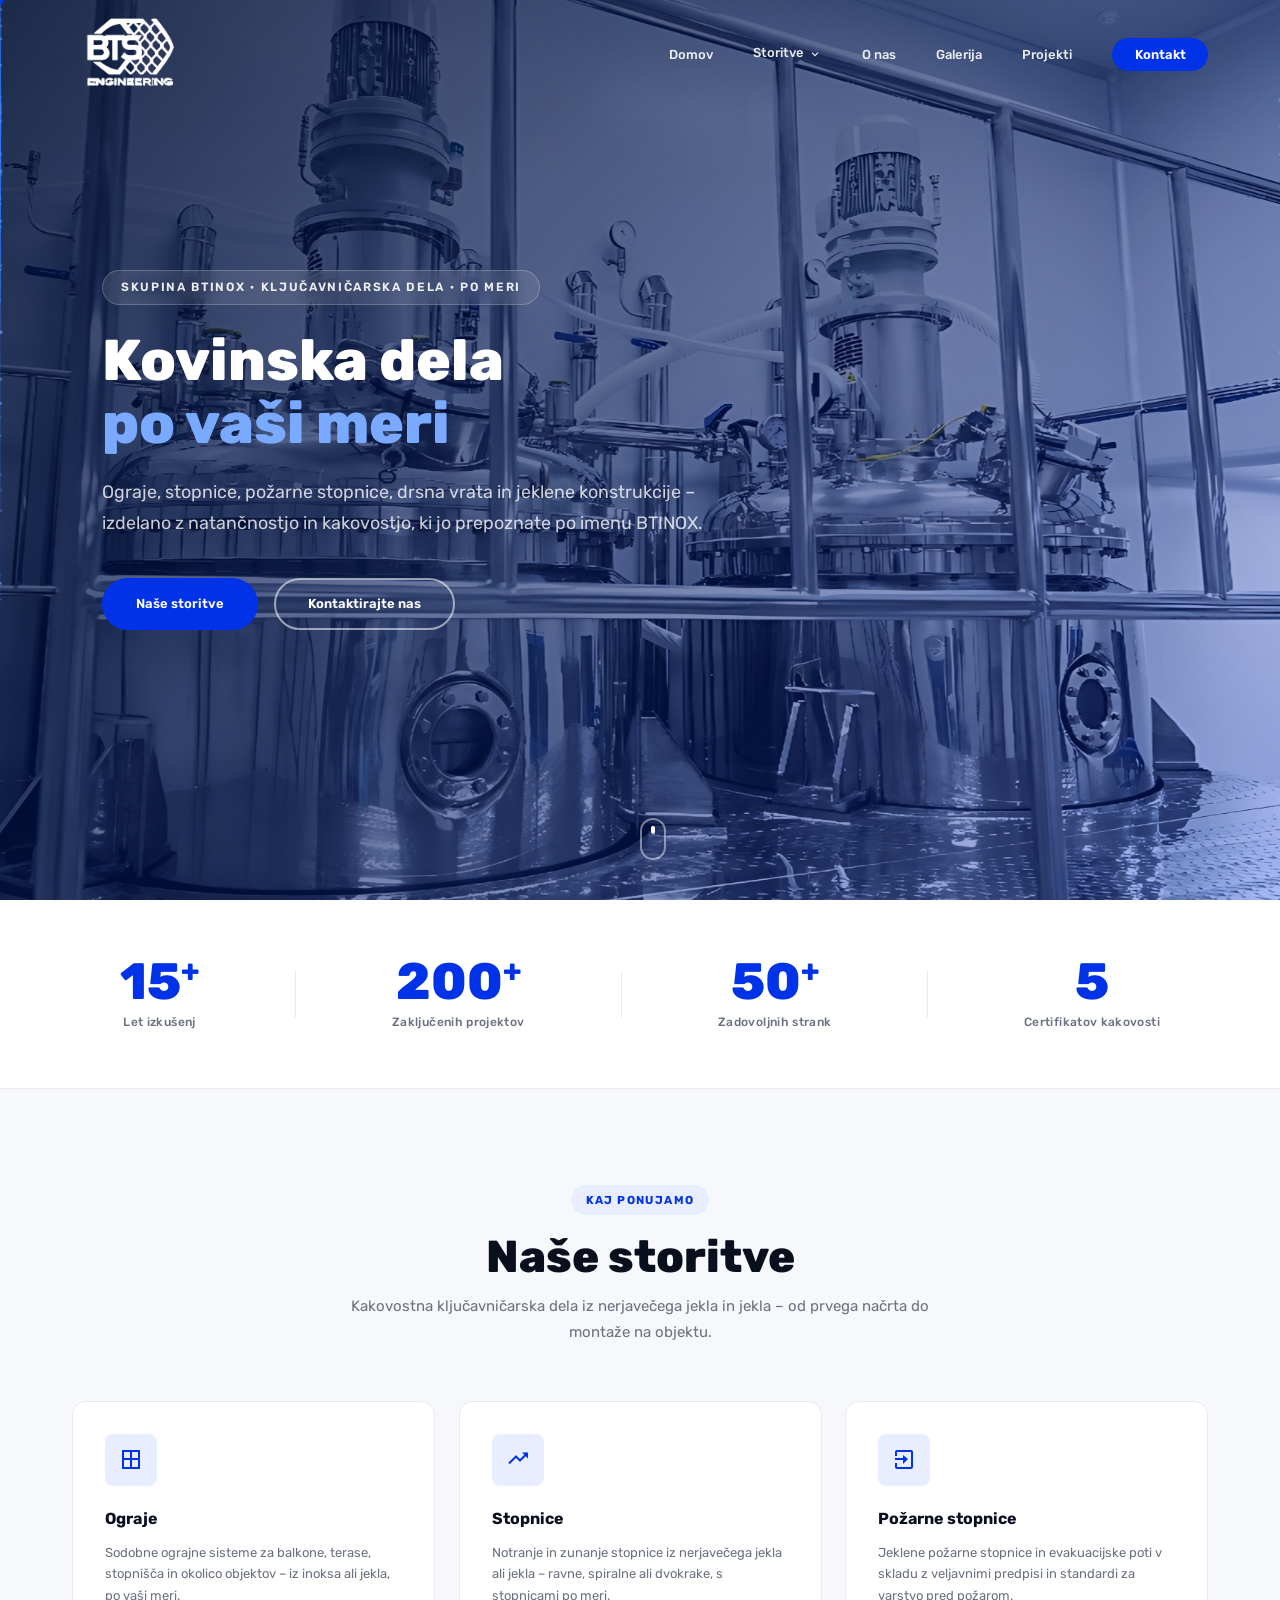
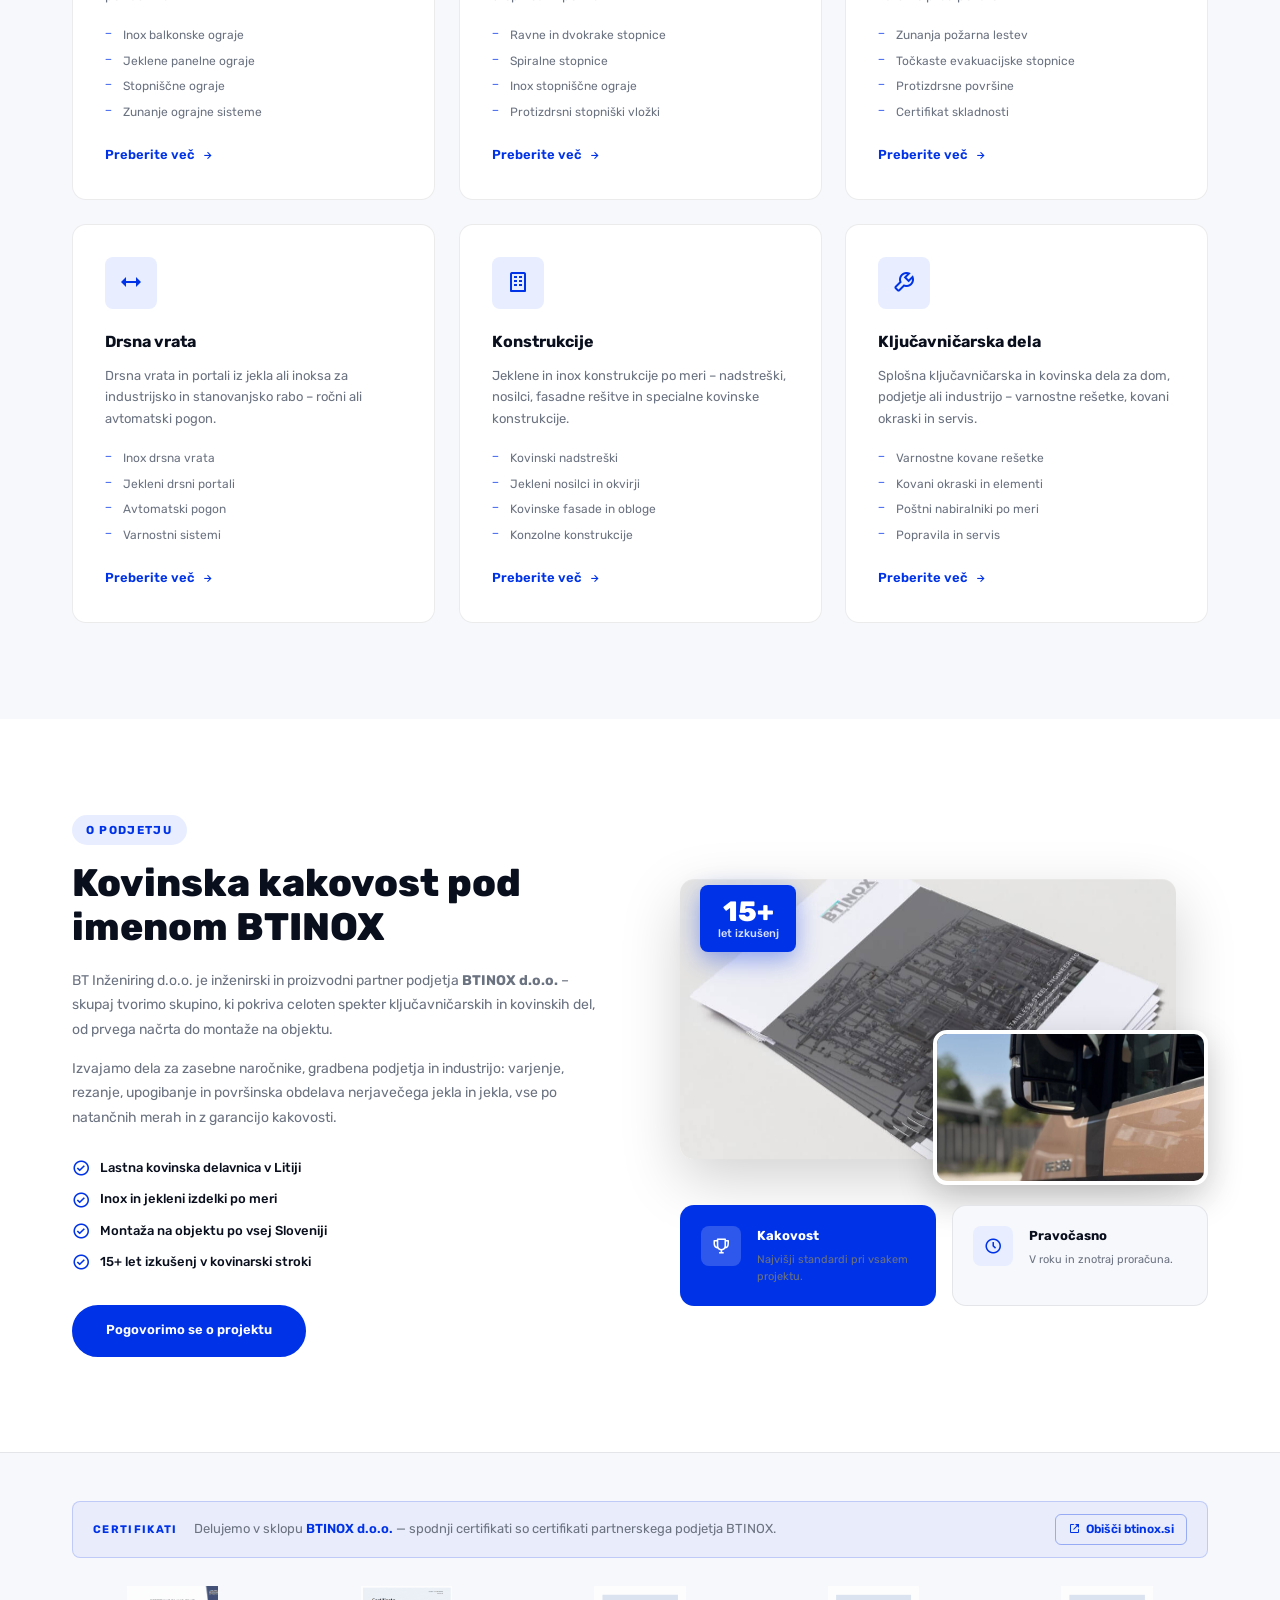
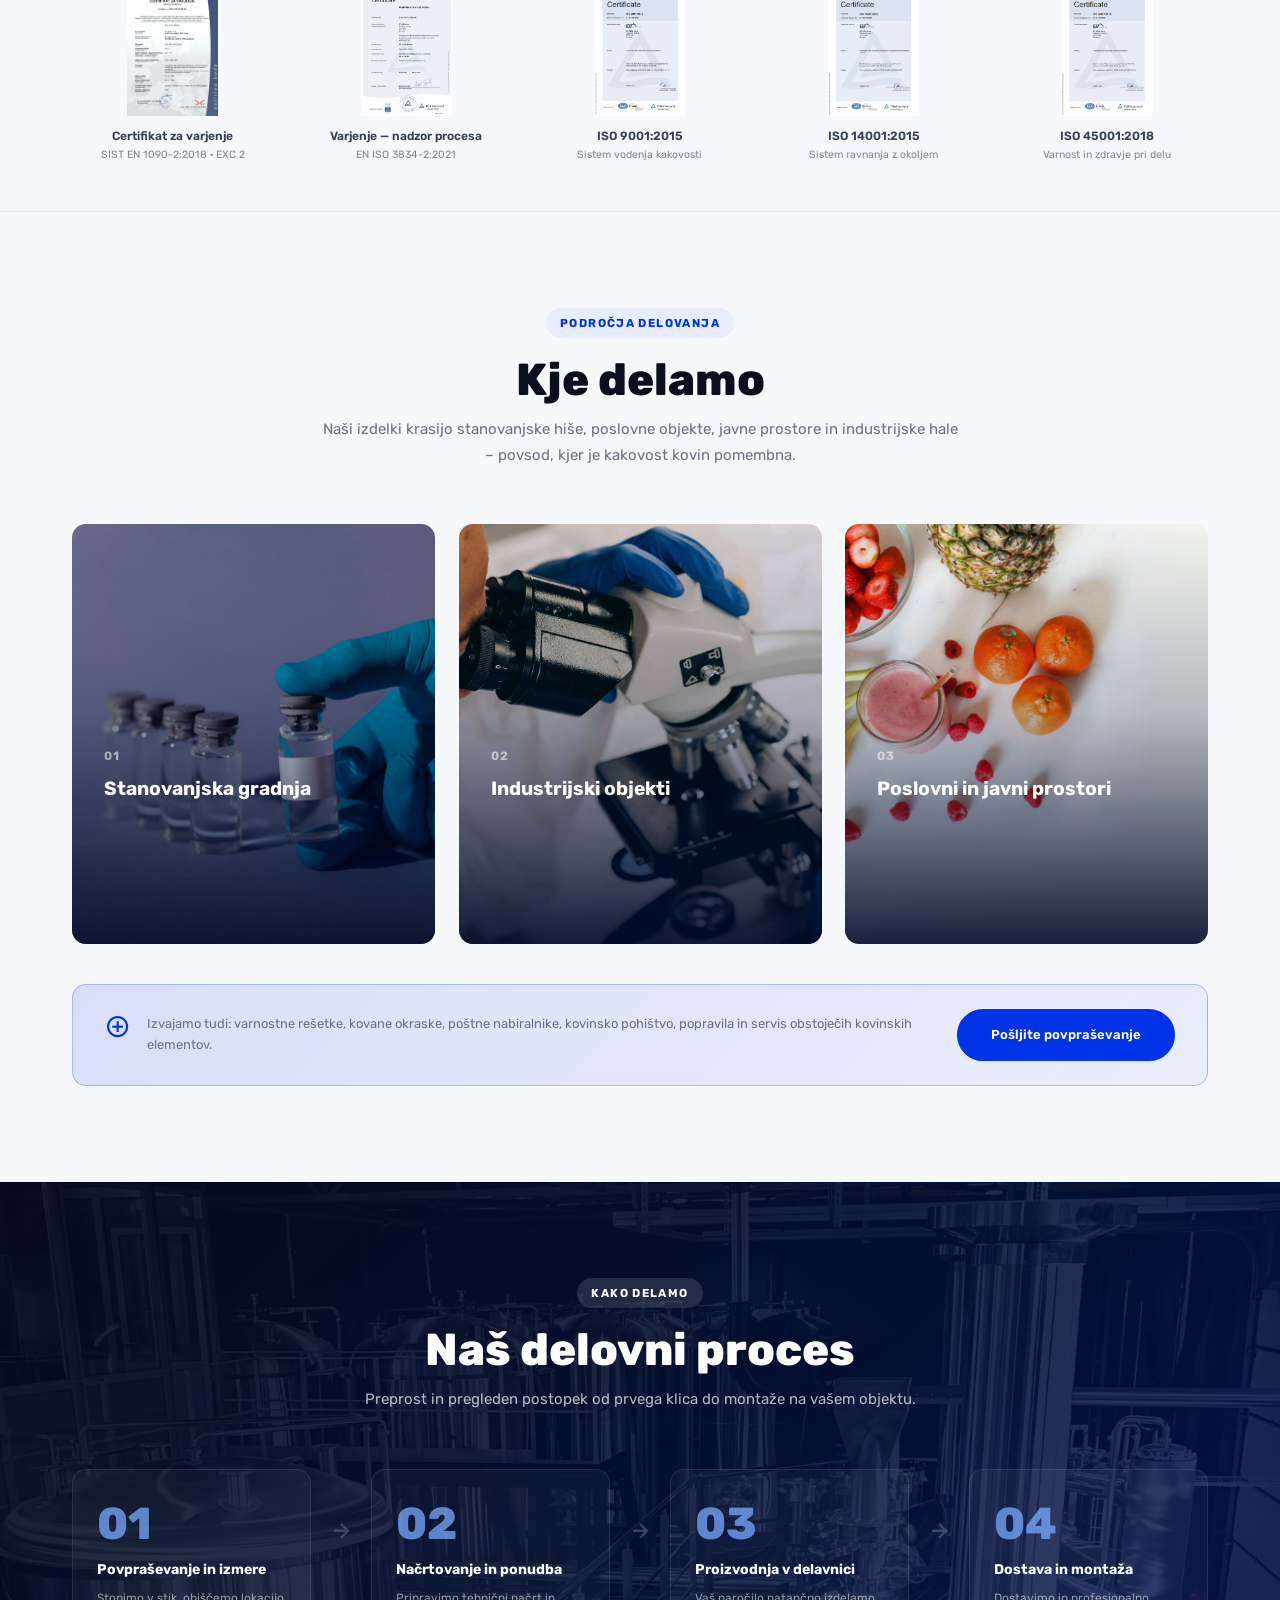
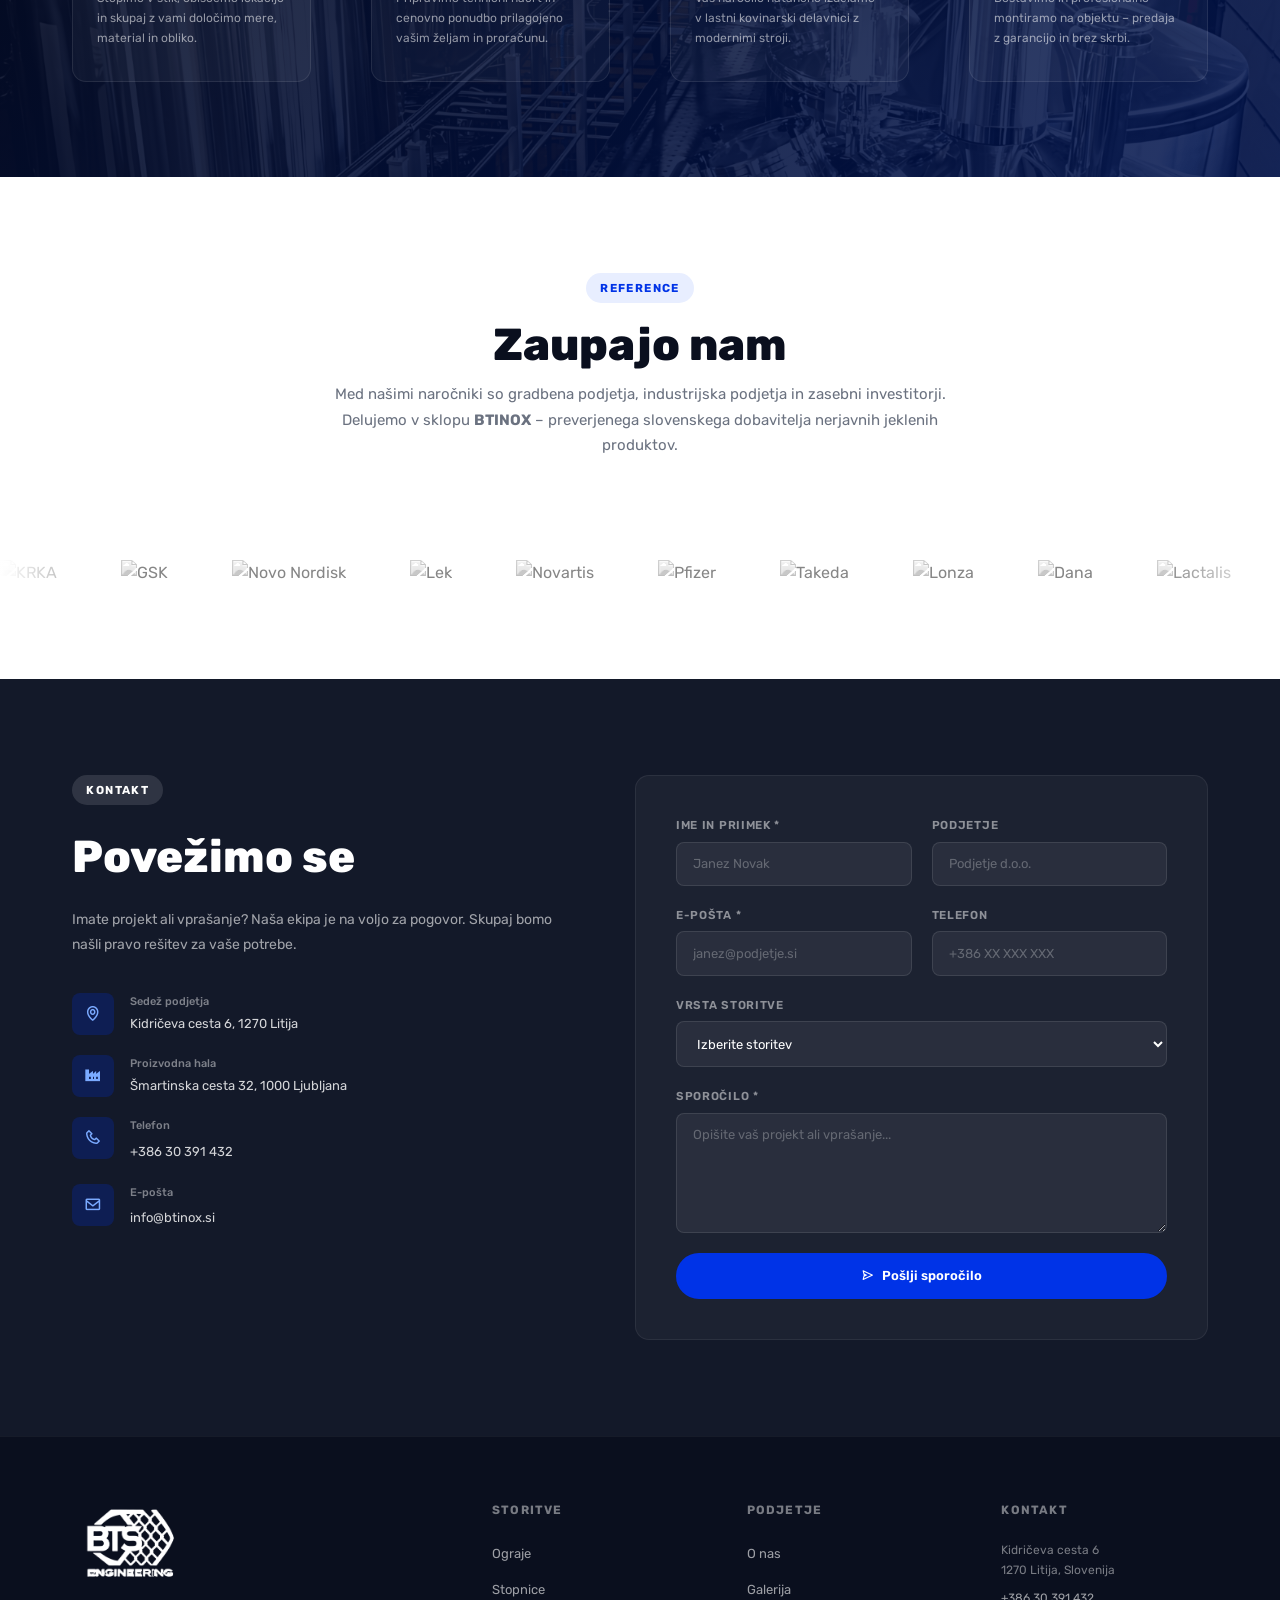
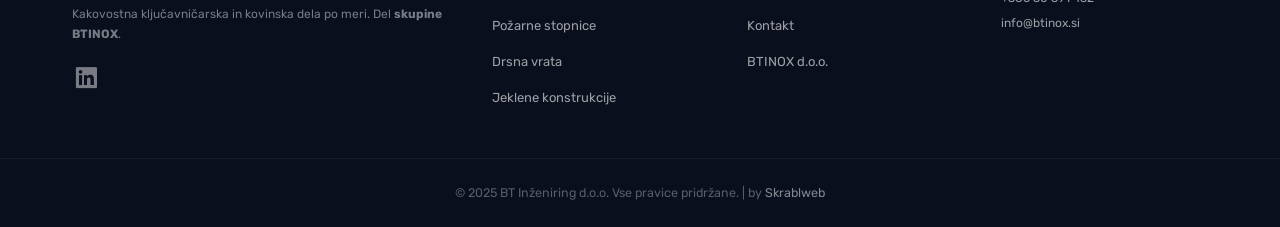
==== index.html @ 4406b1f9 "Add subpages, projekti blog, refactor to css/js folders, rename to index.html - Added 9 subpages: se" ====
﻿<!DOCTYPE html>
<html lang="sl">
<head>
    <meta charset="UTF-8">
    <meta name="viewport" content="width=device-width, initial-scale=1.0">
    <title>BT Inženiring | Ključavničarska dela – ograje, stopnice, drsna vrata | Skupina BTINOX</title>
    <meta name="description" content="BT Inženiring d.o.o. je del skupine BTINOX in izvaja kakovostna ključavničarska dela po meri – ograje, stopnice, požarne stopnice, drsna vrata in jeklene konstrukcije.">
    <meta name="keywords" content="btinox, bt inženiring, ključavničarska dela, ograje, stopnice, požarne stopnice, drsna vrata, jeklene konstrukcije, kovinarstvo, inox, nerjavno jeklo, Litija, Slovenija">
    <meta name="author" content="Rok Škrabl">
    <script type="application/ld+json">
    {
      "@context": "https://schema.org",
      "@type": "LocalBusiness",
      "name": "BT Inženiring d.o.o.",
      "alternateName": "BT Inženiring BTINOX",
      "parentOrganization": {
        "@type": "Organization",
        "name": "BTINOX d.o.o.",
        "url": "https://btinox.si"
      },
      "description": "Ključavničarska dela po meri – ograje, stopnice, požarne stopnice, drsna vrata, jeklene konstrukcije. Del skupine BTINOX.",
      "address": {
        "@type": "PostalAddress",
        "streetAddress": "Kidričeva cesta 6",
        "addressLocality": "Litija",
        "postalCode": "1270",
        "addressCountry": "SI"
      },
      "telephone": "+38630391432",
      "email": "info@btinox.si",
      "sameAs": ["https://btinox.si"]
    }
    </script>
    <link rel="preconnect" href="https://fonts.googleapis.com">
    <link rel="preconnect" href="https://fonts.gstatic.com" crossorigin>
    <link href="https://fonts.googleapis.com/css2?family=Rubik:wght@300;400;500;600;700;800&family=Inter:wght@300;400;500;600&display=swap" rel="stylesheet">
    <link rel="stylesheet" href="https://unpkg.com/boxicons@2.1.4/css/boxicons.min.css">
    <link rel="stylesheet" href="css/base.css">
    <link rel="stylesheet" href="css/nav.css">
    <link rel="stylesheet" href="css/hero.css">
    <link rel="stylesheet" href="css/sections.css">
    <link rel="stylesheet" href="css/animations.css">
    <link rel="stylesheet" href="css/responsive.css">
    <link rel="stylesheet" href="css/subpages.css">
    <link rel="stylesheet" href="css/projekti.css">
</head>
<body>

    <!-- Navigation -->
    <nav class="nav" id="nav">
        <div class="nav__container">
            <a href="#home" class="nav__logo">
                <img src="index/bts_logo.png" alt="BT Inženiring">
            </a>
            <ul class="nav__links" id="navLinks">
                <li><a href="#home" class="nav__link">Domov</a></li>
                <li class="has-dropdown">
                    <a href="#storitve" class="nav__link">Storitve <i class='bx bx-chevron-down'></i></a>
                    <ul class="nav__submenu">
                        <li><a href="ograje.html">Ograje</a></li>
                        <li><a href="stopnice.html">Stopnice</a></li>
                        <li><a href="pozarne-stopnice.html">Požarne stopnice</a></li>
                        <li><a href="drsna-vrata.html">Drsna vrata</a></li>
                        <li><a href="konstrukcije.html">Jeklene konstrukcije</a></li>
                        <li><a href="kljucavnicarska-dela.html">Ključavničarska dela</a></li>
                    </ul>
                </li>
                <li><a href="o-nas.html" class="nav__link">O nas</a></li>
                <li><a href="galerija.html" class="nav__link">Galerija</a></li>
                <li><a href="projekti.html" class="nav__link">Projekti</a></li>
                <li><a href="kontakt.html" class="nav__link nav__link--cta">Kontakt</a></li>
            </ul>
            <button class="hamburger" id="hamburger" aria-label="Meni">
                <span></span><span></span><span></span>
            </button>
        </div>
    </nav>

    <!-- Mobile Menu -->
    <div class="mobile-menu" id="mobileMenu">
        <ul>
            <li><a href="#home" class="mob-link">Domov</a></li>
            <li><a href="#storitve" class="mob-link">Storitve</a></li>
            <li><a href="#o-nas" class="mob-link">O nas</a></li>
            <li><a href="#industrije" class="mob-link">Področja</a></li>
            <li><a href="#kontakt" class="mob-link">Kontakt</a></li>
        </ul>
    </div>
    <div class="mob-overlay" id="mobOverlay"></div>

    <!-- Hero -->
    <section class="hero" id="home">
        <div class="hero__bg" style="background-image: url('index/slika_za_naslov.png')"></div>
        <div class="hero__overlay"></div>
        <div class="hero__container">
            <div class="hero__content">
                <div class="hero__badge">Skupina BTINOX · Ključavničarska dela · Po meri</div>
                <h1 class="hero__title">
                    <span class="nowrap">Kovinska dela</span><br>
                    <span class="hero__accent">po vaši meri</span>
                </h1>
                <p class="hero__sub">
                    Ograje, stopnice, požarne stopnice, drsna vrata in jeklene konstrukcije –
                    izdelano z natančnostjo in kakovostjo, ki jo prepoznate po imenu BTINOX.
                </p>
                <div class="hero__btns">
                    <a href="#storitve" class="btn btn-primary">Naše storitve</a>
                    <a href="#kontakt" class="btn btn-ghost">Kontaktirajte nas</a>
                </div>
            </div>
            <div class="hero__3d" id="heroCanvas3d"></div>
        </div>
        <div class="hero__scroll-hint">
            <div class="scroll-dot"></div>
        </div>
    </section>

    <!-- Stats -->
    <section class="stats">
        <div class="stats__inner">
            <div class="stat reveal">
                <span class="stat__num">15<span class="stat__plus">+</span></span>
                <span class="stat__lbl">Let izkušenj</span>
            </div>
            <div class="stat-divider"></div>
            <div class="stat reveal">
                <span class="stat__num">200<span class="stat__plus">+</span></span>
                <span class="stat__lbl">Zaključenih projektov</span>
            </div>
            <div class="stat-divider"></div>
            <div class="stat reveal">
                <span class="stat__num">50<span class="stat__plus">+</span></span>
                <span class="stat__lbl">Zadovoljnih strank</span>
            </div>
            <div class="stat-divider"></div>
            <div class="stat reveal">
                <span class="stat__num">5</span>
                <span class="stat__lbl">Certifikatov kakovosti</span>
            </div>
        </div>
    </section>

    <!-- Services -->
    <section class="storitve" id="storitve">
        <div class="container">
            <div class="section-head reveal">
                <span class="section-tag">Kaj ponujamo</span>
                <h2>Naše storitve</h2>
                <p>Kakovostna ključavničarska dela iz nerjavečega jekla in jekla – od prvega načrta do montaže na objektu.</p>
            </div>
            <div class="services-grid">
                <div class="svc-card reveal">
                    <div class="svc-card__icon"><i class='bx bx-border-all'></i></div>
                    <h3>Ograje</h3>
                    <p>Sodobne ograjne sisteme za balkone, terase, stopnišča in okolico objektov – iz inoksa ali jekla, po vaši meri.</p>
                    <ul class="svc-list">
                        <li>Inox balkonske ograje</li>
                        <li>Jeklene panelne ograje</li>
                        <li>Stopniščne ograje</li>
                        <li>Zunanje ograjne sisteme</li>
                    </ul>
                    <div class="svc-card__line"></div>
                    <a href="ograje.html" class="svc-card__more">Preberite več <i class='bx bx-right-arrow-alt'></i></a>
                </div>
                <div class="svc-card reveal">
                    <div class="svc-card__icon"><i class='bx bx-trending-up'></i></div>
                    <h3>Stopnice</h3>
                    <p>Notranje in zunanje stopnice iz nerjavečega jekla ali jekla – ravne, spiralne ali dvokrake, s stopnicami po meri.</p>
                    <ul class="svc-list">
                        <li>Ravne in dvokrake stopnice</li>
                        <li>Spiralne stopnice</li>
                        <li>Inox stopniščne ograje</li>
                        <li>Protizdrsni stopniški vložki</li>
                    </ul>
                    <div class="svc-card__line"></div>
                    <a href="stopnice.html" class="svc-card__more">Preberite več <i class='bx bx-right-arrow-alt'></i></a>
                </div>
                <div class="svc-card reveal">
                    <div class="svc-card__icon"><i class='bx bx-exit'></i></div>
                    <h3>Požarne stopnice</h3>
                    <p>Jeklene požarne stopnice in evakuacijske poti v skladu z veljavnimi predpisi in standardi za varstvo pred požarom.</p>
                    <ul class="svc-list">
                        <li>Zunanja požarna lestev</li>
                        <li>Točkaste evakuacijske stopnice</li>
                        <li>Protizdrsne površine</li>
                        <li>Certifikat skladnosti</li>
                    </ul>
                    <div class="svc-card__line"></div>
                    <a href="pozarne-stopnice.html" class="svc-card__more">Preberite več <i class='bx bx-right-arrow-alt'></i></a>
                </div>
                <div class="svc-card reveal">
                    <div class="svc-card__icon"><i class='bx bx-move-horizontal'></i></div>
                    <h3>Drsna vrata</h3>
                    <p>Drsna vrata in portali iz jekla ali inoksa za industrijsko in stanovanjsko rabo – ročni ali avtomatski pogon.</p>
                    <ul class="svc-list">
                        <li>Inox drsna vrata</li>
                        <li>Jekleni drsni portali</li>
                        <li>Avtomatski pogon</li>
                        <li>Varnostni sistemi</li>
                    </ul>
                    <div class="svc-card__line"></div>
                    <a href="drsna-vrata.html" class="svc-card__more">Preberite več <i class='bx bx-right-arrow-alt'></i></a>
                </div>
                <div class="svc-card reveal">
                    <div class="svc-card__icon"><i class='bx bx-building'></i></div>
                    <h3>Konstrukcije</h3>
                    <p>Jeklene in inox konstrukcije po meri – nadstreški, nosilci, fasadne rešitve in specialne kovinske konstrukcije.</p>
                    <ul class="svc-list">
                        <li>Kovinski nadstreški</li>
                        <li>Jekleni nosilci in okvirji</li>
                        <li>Kovinske fasade in obloge</li>
                        <li>Konzolne konstrukcije</li>
                    </ul>
                    <div class="svc-card__line"></div>
                    <a href="konstrukcije.html" class="svc-card__more">Preberite več <i class='bx bx-right-arrow-alt'></i></a>
                </div>
                <div class="svc-card reveal">
                    <div class="svc-card__icon">
                        <i class='bx bx-wrench'></i>
                    </div>
                    <h3>Ključavničarska dela</h3>
                    <p>Splošna ključavničarska in kovinska dela za dom, podjetje ali industrijo – varnostne rešetke, kovani okraski in servis.</p>
                    <ul class="svc-list">
                        <li>Varnostne kovane rešetke</li>
                        <li>Kovani okraski in elementi</li>
                        <li>Poštni nabiralniki po meri</li>
                        <li>Popravila in servis</li>
                    </ul>
                    <div class="svc-card__line"></div>
                    <a href="kljucavnicarska-dela.html" class="svc-card__more">Preberite več <i class='bx bx-right-arrow-alt'></i></a>
                </div>
            </div>
        </div>
    </section>

    <!-- About -->
    <section class="o-nas" id="o-nas">
        <div class="container">
            <div class="about-grid">
                <div class="about-text reveal">
                    <span class="section-tag">O podjetju</span>
                    <h2>Kovinska kakovost pod imenom BTINOX</h2>
                    <p>BT Inženiring d.o.o. je inženirski in proizvodni partner podjetja <strong>BTINOX d.o.o.</strong> – skupaj tvorimo skupino, ki pokriva celoten spekter ključavničarskih in kovinskih del, od prvega načrta do montaže na objektu.</p>
                    <p>Izvajamo dela za zasebne naročnike, gradbena podjetja in industrijo: varjenje, rezanje, upogibanje in površinska obdelava nerjavečega jekla in jekla, vse po natančnih merah in z garancijo kakovosti.</p>
                    <div class="about-features">
                        <div class="feat"><i class='bx bx-check-circle'></i><span>Lastna kovinska delavnica v Litiji</span></div>
                        <div class="feat"><i class='bx bx-check-circle'></i><span>Inox in jekleni izdelki po meri</span></div>
                        <div class="feat"><i class='bx bx-check-circle'></i><span>Montaža na objektu po vsej Sloveniji</span></div>
                        <div class="feat"><i class='bx bx-check-circle'></i><span>15+ let izkušenj v kovinarski stroki</span></div>
                    </div>
                    <a href="#kontakt" class="btn btn-primary">Pogovorimo se o projektu</a>
                </div>
                <div class="about-visual reveal">
                    <div class="about-photo-wrap">
                        <img src="index/storitve_o_nas.jpg" alt="BT Inženiring v akciji" class="about-photo">
                        <img src="index/o_nas_btinox.jpeg" alt="BT Inženiring ekipa" class="about-photo-secondary">
                        <div class="about-photo-badge">
                            <span class="apb-num">15+</span>
                            <span class="apb-txt">let izkušenj</span>
                        </div>
                    </div>
                    <div class="about-mini-cards">
                        <div class="acard acard--top">
                            <div class="acard__icon"><i class='bx bx-trophy'></i></div>
                            <div><h4>Kakovost</h4><p>Najvišji standardi pri vsakem projektu.</p></div>
                        </div>
                        <div class="acard acard--mid">
                            <div class="acard__icon"><i class='bx bx-time-five'></i></div>
                            <div><h4>Pravočasno</h4><p>V roku in znotraj proračuna.</p></div>
                        </div>
                    </div>
                </div>
            </div>
        </div>
    </section>

    <!-- Certificates -->
    <section class="certifikati">
        <div class="container">
            <div class="cert-label reveal">
                <span class="cert-label__tag">Certifikati</span>
                <p class="cert-label__text">
                    Delujemo v sklopu
                    <a href="https://btinox.si" target="_blank" rel="noopener" class="cert-label__link">BTINOX d.o.o.</a>
                    — spodnji certifikati so certifikati partnerskega podjetja BTINOX.
                </p>
                <a href="https://btinox.si" target="_blank" rel="noopener" class="cert-label__btn">
                    <i class='bx bx-link-external'></i> Obišči btinox.si
                </a>
            </div>
            <div class="cert-row">
                <div class="cert-item reveal">
                    <img src="index/cert1.png" alt="Certifikat za varjenje SIST EN 1090-2">
                    <span class="cert-name">Certifikat za varjenje<small>SIST EN 1090-2:2018 · EXC 2</small></span>
                </div>
                <div class="cert-item reveal">
                    <img src="index/cert2.png" alt="Inspection of welding process EN ISO 3834-2">
                    <span class="cert-name">Varjenje — nadzor procesa<small>EN ISO 3834-2:2021</small></span>
                </div>
                <div class="cert-item reveal">
                    <img src="index/cert3.png" alt="ISO 9001:2015">
                    <span class="cert-name">ISO 9001:2015<small>Sistem vodenja kakovosti</small></span>
                </div>
                <div class="cert-item reveal">
                    <img src="index/cert4.png" alt="ISO 14001:2015">
                    <span class="cert-name">ISO 14001:2015<small>Sistem ravnanja z okoljem</small></span>
                </div>
                <div class="cert-item reveal">
                    <img src="index/cert5.png" alt="ISO 45001:2018">
                    <span class="cert-name">ISO 45001:2018<small>Varnost in zdravje pri delu</small></span>
                </div>
            </div>
        </div>
    </section>

    <!-- Industries -->
    <section class="industrije" id="industrije">
        <div class="container">
            <div class="section-head reveal">
                <span class="section-tag">Področja delovanja</span>
                <h2>Kje delamo</h2>
                <p>Naši izdelki krasijo stanovanjske hiše, poslovne objekte, javne prostore in industrijske hale – povsod, kjer je kakovost kovin pomembna.</p>
            </div>
            <div class="ind-grid">
                <div class="ind-card reveal">
                    <div class="ind-card__bg" style="background-image: url('index/farmacija.jpg')"></div>
                    <div class="ind-card__body">
                        <div class="ind-card__num">01</div>
                        <h3>Stanovanjska gradnja</h3>
                        <p>Balkonske in stopniščne ograje, notranje in zunanje stopnice, drsna vrata ter kovane okrasne elemente za hiše in stanovanja.</p>
                        <a href="#kontakt" class="ind-link">Povpraševanje <i class='bx bx-right-arrow-alt'></i></a>
                    </div>
                </div>
                <div class="ind-card reveal">
                    <div class="ind-card__bg" style="background-image: url('index/biofarmacija.jpg')"></div>
                    <div class="ind-card__body">
                        <div class="ind-card__num">02</div>
                        <h3>Industrijski objekti</h3>
                        <p>Jeklene požarne stopnice, industrijska drsna vrata, delovne ploščadi, ograjni sistemi in specialne kovinske konstrukcije za tovarne in skladišča.</p>
                        <a href="#kontakt" class="ind-link">Povpraševanje <i class='bx bx-right-arrow-alt'></i></a>
                    </div>
                </div>
                <div class="ind-card reveal">
                    <div class="ind-card__bg" style="background-image: url('index/prehrambena_industrija.jpg')"></div>
                    <div class="ind-card__body">
                        <div class="ind-card__num">03</div>
                        <h3>Poslovni in javni prostori</h3>
                        <p>Reprezentativne ograje, stopnišča, nadstreški in vhodne rešitve za poslovne stavbe, hotele, šole in javno infrastrukturo.</p>
                        <a href="#kontakt" class="ind-link">Povpraševanje <i class='bx bx-right-arrow-alt'></i></a>
                    </div>
                </div>
            </div>
            <!-- Extra services callout -->
            <div class="ind-extra reveal">
                <div class="ind-extra__text">
                    <i class='bx bx-plus-circle'></i>
                    <span>Izvajamo tudi: varnostne rešetke, kovane okraske, poštne nabiralnike, kovinsko pohištvo, popravila in servis obstoječih kovinskih elementov.</span>
                </div>
                <a href="#kontakt" class="btn btn-primary">Pošljite povpraševanje</a>
            </div>
        </div>
    </section>

    <!-- Process Steps -->
    <section class="proces" style="background-image: url('index/gospodarske_panoge.png')">
        <div class="container">
            <div class="section-head section-head--light reveal">
                <span class="section-tag section-tag--light">Kako delamo</span>
                <h2 class="light">Naš delovni proces</h2>
                <p class="light">Preprost in pregleden postopek od prvega klica do montaže na vašem objektu.</p>
            </div>
            <div class="steps reveal">
                <div class="step">
                    <div class="step__num">01</div>
                    <h3>Povpraševanje in izmere</h3>
                    <p>Stopimo v stik, obiščemo lokacijo in skupaj z vami določimo mere, material in obliko.</p>
                </div>
                <div class="step-arrow"><i class='bx bx-right-arrow-alt'></i></div>
                <div class="step">
                    <div class="step__num">02</div>
                    <h3>Načrtovanje in ponudba</h3>
                    <p>Pripravimo tehnični načrt in cenovno ponudbo prilagojeno vašim željam in proračunu.</p>
                </div>
                <div class="step-arrow"><i class='bx bx-right-arrow-alt'></i></div>
                <div class="step">
                    <div class="step__num">03</div>
                    <h3>Proizvodnja v delavnici</h3>
                    <p>Vaš naročilo natančno izdelamo v lastni kovinarski delavnici z modernimi stroji.</p>
                </div>
                <div class="step-arrow"><i class='bx bx-right-arrow-alt'></i></div>
                <div class="step">
                    <div class="step__num">04</div>
                    <h3>Dostava in montaža</h3>
                    <p>Dostavimo in profesionalno montiramo na objektu – predaja z garancijo in brez skrbi.</p>
                </div>
            </div>
        </div>
    </section>

    <!-- Partners -->
    <section class="partnerji">
        <div class="container">
            <div class="section-head reveal">
                <span class="section-tag">Reference</span>
                <h2>Zaupajo nam</h2>
                <p>Med našimi naročniki so gradbena podjetja, industrijska podjetja in zasebni investitorji. Delujemo v sklopu <strong>BTINOX</strong> – preverjenega slovenskega dobavitelja nerjavnih jeklenih produktov.</p>
            </div>
        </div>
        <div class="logo-strip">
            <div class="logo-track">
                <div class="logo-item"><img src="logo/KRKA.jpg" alt="KRKA"></div>
                <div class="logo-item"><img src="logo/GSK.jpg" alt="GSK"></div>
                <div class="logo-item"><img src="logo/Novo_Nordisk.png" alt="Novo Nordisk"></div>
                <div class="logo-item"><img src="logo/lek.png" alt="Lek"></div>
                <div class="logo-item"><img src="logo/novartis.jpg" alt="Novartis"></div>
                <div class="logo-item"><img src="logo/Pfizer.png" alt="Pfizer"></div>
                <div class="logo-item"><img src="logo/Takeda.png" alt="Takeda"></div>
                <div class="logo-item"><img src="logo/lonza.jpg" alt="Lonza"></div>
                <div class="logo-item"><img src="logo/Dana.png" alt="Dana"></div>
                <div class="logo-item"><img src="logo/Lactalis.png" alt="Lactalis"></div>
                <!-- duplicates for seamless loop -->
                <div class="logo-item"><img src="logo/KRKA.jpg" alt="KRKA"></div>
                <div class="logo-item"><img src="logo/GSK.jpg" alt="GSK"></div>
                <div class="logo-item"><img src="logo/Novo_Nordisk.png" alt="Novo Nordisk"></div>
                <div class="logo-item"><img src="logo/lek.png" alt="Lek"></div>
                <div class="logo-item"><img src="logo/novartis.jpg" alt="Novartis"></div>
                <div class="logo-item"><img src="logo/Pfizer.png" alt="Pfizer"></div>
                <div class="logo-item"><img src="logo/Takeda.png" alt="Takeda"></div>
                <div class="logo-item"><img src="logo/lonza.jpg" alt="Lonza"></div>
                <div class="logo-item"><img src="logo/Dana.png" alt="Dana"></div>
                <div class="logo-item"><img src="logo/Lactalis.png" alt="Lactalis"></div>
            </div>
        </div>
    </section>

    <!-- Contact -->
    <section class="kontakt" id="kontakt">
        <div class="container">
            <div class="contact-grid">
                <div class="contact-info reveal">
                    <span class="section-tag section-tag--light">Kontakt</span>
                    <h2 class="light">Povežimo se</h2>
                    <p class="contact-desc">Imate projekt ali vprašanje? Naša ekipa je na voljo za pogovor. Skupaj bomo našli pravo rešitev za vaše potrebe.</p>
                    <div class="contact-items">
                        <div class="c-item">
                            <div class="c-item__icon"><i class='bx bx-map'></i></div>
                            <div>
                                <strong>Sedež podjetja</strong>
                                <p>Kidričeva cesta 6, 1270 Litija</p>
                            </div>
                        </div>
                        <div class="c-item">
                            <div class="c-item__icon"><i class='bx bxs-factory'></i></div>
                            <div>
                                <strong>Proizvodna hala</strong>
                                <p>Šmartinska cesta 32, 1000 Ljubljana</p>
                            </div>
                        </div>
                        <div class="c-item">
                            <div class="c-item__icon"><i class='bx bx-phone'></i></div>
                            <div>
                                <strong>Telefon</strong>
                                <a href="tel:+38630391432">+386 30 391 432</a>
                            </div>
                        </div>
                        <div class="c-item">
                            <div class="c-item__icon"><i class='bx bx-envelope'></i></div>
                            <div>
                                <strong>E-pošta</strong>
                                <a href="mailto:info@btinox.si">info@btinox.si</a>
                            </div>
                        </div>
                    </div>
                </div>
                <div class="contact-form reveal">
                    <form action="https://formsubmit.co/info@btinox.si" method="POST">
                        <div class="form-row">
                            <div class="form-group">
                                <label>Ime in priimek *</label>
                                <input type="text" name="name" required placeholder="Janez Novak">
                            </div>
                            <div class="form-group">
                                <label>Podjetje</label>
                                <input type="text" name="company" placeholder="Podjetje d.o.o.">
                            </div>
                        </div>
                        <div class="form-row">
                            <div class="form-group">
                                <label>E-pošta *</label>
                                <input type="email" name="email" required placeholder="janez@podjetje.si">
                            </div>
                            <div class="form-group">
                                <label>Telefon</label>
                                <input type="tel" name="phone" placeholder="+386 XX XXX XXX">
                            </div>
                        </div>
                        <div class="form-group">
                            <label>Vrsta storitve</label>
                            <select name="service">
                                <option value="" disabled selected>Izberite storitev</option>
                                <option>Ograje</option>
                                <option>Stopnice</option>
                                <option>Požarne stopnice</option>
                                <option>Drsna vrata</option>
                                <option>Jeklene konstrukcije</option>
                                <option>Ključavničarska dela</option>
                                <option>Drugo</option>
                            </select>
                        </div>
                        <div class="form-group">
                            <label>Sporočilo *</label>
                            <textarea name="message" rows="5" required placeholder="Opišite vaš projekt ali vprašanje..."></textarea>
                        </div>
                        <button type="submit" class="btn btn-primary btn-full">
                            <i class='bx bx-send'></i> Pošlji sporočilo
                        </button>
                    </form>
                </div>
            </div>
        </div>
    </section>

    <!-- Footer -->
    <footer class="footer">
        <div class="footer__top">
            <div class="footer__brand">
                <div class="footer__logo">
                    <img src="index/bts_logo.png" alt="BT Inženiring">
                </div>
                <p>Kakovostna ključavničarska in kovinska dela po meri. Del <strong>skupine BTINOX</strong>.</p>
                <a href="https://www.linkedin.com/company/btinox" target="_blank" class="footer__linkedin">
                    <i class='bx bxl-linkedin-square'></i>
                </a>
            </div>
            <div class="footer__col">
                <h4>Storitve</h4>
                <ul>
                    <li><a href="ograje.html">Ograje</a></li>
                    <li><a href="stopnice.html">Stopnice</a></li>
                    <li><a href="pozarne-stopnice.html">Požarne stopnice</a></li>
                    <li><a href="drsna-vrata.html">Drsna vrata</a></li>
                    <li><a href="konstrukcije.html">Jeklene konstrukcije</a></li>
                </ul>
            </div>
            <div class="footer__col">
                <h4>Podjetje</h4>
                <ul>
                    <li><a href="o-nas.html">O nas</a></li>
                    <li><a href="galerija.html">Galerija</a></li>
                    <li><a href="kontakt.html">Kontakt</a></li>
                    <li><a href="index.html">BTINOX d.o.o.</a></li>
                </ul>
            </div>
            <div class="footer__col">
                <h4>Kontakt</h4>
                <p>Kidričeva cesta 6<br>1270 Litija, Slovenija</p>
                <a href="tel:+38630391432">+386 30 391 432</a>
                <a href="mailto:info@btinox.si">info@btinox.si</a>
            </div>
        </div>
        <div class="footer__bottom">
            <p>© 2025 BT Inženiring d.o.o. Vse pravice pridržane. | by <a href="https://skrablweb.si" target="_blank">Skrablweb</a></p>
        </div>
    </footer>

    <script src="https://cdnjs.cloudflare.com/ajax/libs/three.js/r128/three.min.js"></script>
    <script src="js/nav.js"></script>
    <script src="js/animations.js"></script>
    <script src="js/carousel.js"></script>
</body>
</html>
---- css/base.css ----
/* BT Inženiring — base styles, variables, utilities */

/* ============================================================
   BT INŽENIRING — inzeniring.css
   Modern engineering website, inspired by btinox.si
============================================================ */

/* ---------- Reset & Base ---------- */
*, *::before, *::after {
  box-sizing: border-box;
  margin: 0;
  padding: 0;
}

:root {
  --blue:        #0033E7;
  --blue-dark:   #0025b3;
  --blue-light:  #e8eeff;
  --dark:        #0a0f1e;
  --dark-2:      #131929;
  --gray:        #6b7280;
  --gray-light:  #f7f8fc;
  --white:       #ffffff;
  --border:      rgba(0,0,0,.08);
  --text-muted:  #6b7280;
  --text-muted-dark: rgba(255,255,255,.68);
  --shadow:      0 4px 24px rgba(0,51,231,.12);
  --shadow-sm:   0 2px 12px rgba(0,0,0,.08);
  --radius:      14px;
  --radius-sm:   8px;
  --transition:  .3s ease;
  --font:        'Rubik', sans-serif;
}

html { scroll-behavior: smooth; }

body {
  font-family: var(--font);
  color: var(--dark);
  overflow-x: hidden;
  line-height: 1.6;
}

body.menu-open { overflow: hidden; }

img  { max-width: 100%; display: block; }
a    { text-decoration: none; color: inherit; }
ul   { list-style: none; }

.container {
  max-width: 1200px;
  margin: 0 auto;
  padding: 0 2rem;
}

/* ---------- Utilities ---------- */
.btn {
  display: inline-flex;
  align-items: center;
  gap: .5rem;
  padding: .85rem 2rem;
  border-radius: 50px;
  font-family: var(--font);
  font-weight: 600;
  font-size: clamp(13px, .95vw, 16px);
  cursor: pointer;
  border: 2px solid transparent;
  transition: var(--transition);
  white-space: nowrap;
}

.btn-primary {
  background: var(--blue);
  color: #fff;
  border-color: var(--blue);
}
.btn-primary:hover {
  background: var(--blue-dark);
  border-color: var(--blue-dark);
  transform: translateY(-2px);
  box-shadow: 0 8px 24px rgba(0,51,231,.3);
}

.btn-ghost {
  background: transparent;
  color: #fff;
  border-color: rgba(255,255,255,.55);
}
.btn-ghost:hover {
  background: #fff;
  color: var(--blue);
  border-color: #fff;
}

.btn-full { width: 100%; justify-content: center; }

.section-tag {
  display: inline-block;
  font-size: 11.5px;
  font-weight: 700;
  letter-spacing: .12em;
  text-transform: uppercase;
  color: var(--blue);
  background: var(--blue-light);
  padding: .35rem .9rem;
  border-radius: 50px;
  margin-bottom: 1rem;
}

.section-tag--light {
  color: #fff;
  background: rgba(255,255,255,.12);
}

.section-head {
  text-align: center;
  max-width: 640px;
  margin: 0 auto 3.5rem;
}

.section-head h2 {
  font-size: clamp(28px, 3.5vw, 48px);
  font-weight: 800;
  line-height: 1.15;
  margin-bottom: .75rem;
}

.section-head p {
  color: var(--gray);
  font-size: clamp(15px, 1.1vw, 17px);
  line-height: 1.7;
}

h2.light, p.light           { color: #fff; }
p.light                     { color: rgba(255,255,255,.7); }

/* ---------- Reveal Animation (see Interactive section below) ---------- */
---- css/nav.css ----
/* BT Inženiring — navigation, hamburger, mobile menu */

/* ---------- Navigation ---------- */
.nav {
  position: fixed;
  top: 0;
  left: 0;
  width: 100%;
  z-index: 1000;
  padding: .6rem 0;
  transition: background .35s ease, box-shadow .35s ease, padding .35s ease;
}

.nav.scrolled {
  background: #fff;
  box-shadow: 0 2px 20px rgba(0,0,0,.1);
  padding: .4rem 0;
}

.nav__container {
  max-width: 1200px;
  margin: 0 auto;
  padding: 0 2rem;
  display: flex;
  align-items: center;
  justify-content: space-between;
}

/* Logo */
.nav__logo {
  display: flex;
  align-items: center;
}
.nav__logo img {
  height: 88px;
  width: auto;
  display: block;
  filter: brightness(0) invert(1);
  transition: filter .35s ease;
}
.nav.scrolled .nav__logo img {
  filter: none;
}

/* Desktop links */
.nav__links {
  display: flex;
  align-items: center;
  gap: 2.5rem;
}

.nav__link {
  font-size: clamp(13px, .95vw, 15px);
  font-weight: 500;
  color: rgba(255,255,255,.9);
  position: relative;
  transition: color var(--transition);
}

.nav__link::after {
  content: '';
  position: absolute;
  bottom: -3px;
  left: 0;
  width: 0;
  height: 2px;
  background: var(--blue);
  transition: width var(--transition);
}

.nav__link:hover::after        { width: 100%; }
.nav.scrolled .nav__link       { color: var(--dark); }
.nav.scrolled .nav__link:hover { color: var(--blue); }

.nav__link--cta {
  background: var(--blue);
  color: #fff !important;
  padding: .55rem 1.4rem;
  border-radius: 50px;
  font-weight: 600;
}
.nav__link--cta:hover   { background: var(--blue-dark); transform: translateY(-1px); }
.nav__link--cta::after  { display: none; }

/* Hamburger */
.hamburger {
  display: none;
  flex-direction: column;
  gap: 5px;
  background: none;
  border: none;
  cursor: pointer;
  padding: 4px;
}
.hamburger span {
  display: block;
  width: 24px;
  height: 2px;
  background: #fff;
  border-radius: 2px;
  transition: var(--transition);
}
.nav.scrolled .hamburger span { background: var(--dark); }

.hamburger.active span:nth-child(1) { transform: translateY(7px) rotate(45deg); }
.hamburger.active span:nth-child(2) { opacity: 0; }
.hamburger.active span:nth-child(3) { transform: translateY(-7px) rotate(-45deg); }

/* ---------- Mobile Menu ---------- */
.mobile-menu {
  position: fixed;
  top: 0;
  right: -100%;
  width: min(320px, 85vw);
  height: 100vh;
  background: var(--dark);
  z-index: 2000;
  padding: 6rem 2.5rem 2.5rem;
  transition: right .4s ease;
}

.mobile-menu.active { right: 0; }

.mobile-menu ul {
  display: flex;
  flex-direction: column;
  gap: .25rem;
}

.mob-link {
  display: block;
  padding: 1rem 0;
  font-size: 1.15rem;
  font-weight: 600;
  color: rgba(255,255,255,.75);
  border-bottom: 1px solid rgba(255,255,255,.07);
  transition: color var(--transition), padding-left var(--transition);
}
.mob-link:hover {
  color: #fff;
  padding-left: .5rem;
}

.mob-overlay {
  position: fixed;
  inset: 0;
  background: rgba(0,0,0,.55);
  z-index: 1999;
  opacity: 0;
  pointer-events: none;
  transition: opacity .4s ease;
}
.mob-overlay.active {
  opacity: 1;
  pointer-events: all;
}
---- css/hero.css ----
/* BT Inženiring — hero section, scroll hint animation */

/* ---------- Hero ---------- */
.hero {
  position: relative;
  height: 100vh;
  min-height: 600px;
  display: flex;
  align-items: center;
  overflow: hidden;
}

.hero__bg {
  position: absolute;
  inset: 0;
  background-size: cover;
  background-position: center;
  transform: scale(1.05);
  transition: transform 8s ease;
}
.hero:hover .hero__bg { transform: scale(1.0); }

.hero__overlay {
  position: absolute;
  inset: 0;
  background: linear-gradient(135deg, rgba(0,15,50,.88) 0%, rgba(0,51,231,.28) 100%);
}

.hero__container {
  position: relative;
  z-index: 1;
  width: 100%;
  padding-left: clamp(2rem, 8vw, 120px);
  padding-right: clamp(2rem, 4vw, 60px);
  display: flex;
  align-items: center;
  justify-content: space-between;
  gap: 3rem;
}

.hero__content {
  flex: 0 0 54%;
  min-width: 0;
}

.hero__3d {
  flex: 0 0 38%;
  height: 480px;
}

.hero__badge {
  display: inline-block;
  font-size: 12px;
  font-weight: 600;
  letter-spacing: .14em;
  text-transform: uppercase;
  color: rgba(255,255,255,.9);
  background: rgba(255,255,255,.1);
  border: 1px solid rgba(255,255,255,.2);
  padding: .45rem 1.1rem;
  border-radius: 50px;
  margin-bottom: 1.5rem;
  backdrop-filter: blur(8px);
}

.hero__title {
  font-size: clamp(28px, 4.5vw, 76px);
  font-weight: 800;
  color: #fff;
  line-height: 1.1;
  margin-bottom: 1.25rem;
}

.hero__accent { color: #7aaaff; }
.nowrap { white-space: nowrap; }

.hero__sub {
  font-size: clamp(14px, 1.4vw, 18px);
  color: rgba(255,255,255,.78);
  line-height: 1.75;
  margin-bottom: 2.5rem;
}

.hero__btns {
  display: flex;
  gap: 1rem;
  flex-wrap: wrap;
}

/* Scroll hint */
.hero__scroll-hint {
  position: absolute;
  bottom: 2.5rem;
  left: 50%;
  transform: translateX(-50%);
  z-index: 1;
}

.scroll-dot {
  width: 26px;
  height: 42px;
  border: 2px solid rgba(255,255,255,.45);
  border-radius: 13px;
  position: relative;
}
.scroll-dot::after {
  content: '';
  position: absolute;
  top: 6px;
  left: 50%;
  transform: translateX(-50%);
  width: 4px;
  height: 8px;
  background: #fff;
  border-radius: 2px;
  animation: scrollAnim 1.8s ease infinite;
}
@keyframes scrollAnim {
  0%   { top: 6px;  opacity: 1; }
  100% { top: 22px; opacity: 0; }
}
---- css/sections.css ----
/* BT Inženiring — stats, services, about, certificates, industries, process, partners, contact, footer */

/* ---------- Stats ---------- */
.stats {
  background: #fff;
  border-bottom: 1px solid var(--border);
}

.stats__inner {
  max-width: 1200px;
  margin: 0 auto;
  padding: 3.5rem 2rem;
  display: flex;
  align-items: center;
  justify-content: space-around;
}

.stat {
  display: flex;
  flex-direction: column;
  align-items: center;
  text-align: center;
  gap: .35rem;
}

.stat__num {
  font-size: clamp(32px, 4vw, 54px);
  font-weight: 800;
  color: var(--blue);
  line-height: 1;
}
.stat__plus {
  font-size: .6em;
  vertical-align: super;
}
.stat__lbl {
  font-size: clamp(12px, .9vw, 14px);
  color: var(--gray);
  font-weight: 500;
  letter-spacing: .03em;
}

.stat-divider {
  width: 1px;
  height: 48px;
  background: var(--border);
}

/* ---------- Services ---------- */
.storitve {
  padding: 6rem 0;
  background: var(--gray-light);
}

.services-grid {
  display: grid;
  grid-template-columns: repeat(3, 1fr);
  gap: 1.5rem;
}

.svc-card {
  background: #fff;
  border-radius: var(--radius);
  padding: 2rem;
  position: relative;
  overflow: hidden;
  border: 1px solid var(--border);
  transition: transform var(--transition), box-shadow var(--transition);
}
.svc-card:hover {
  transform: translateY(-6px);
  box-shadow: var(--shadow);
}

.svc-card__icon {
  width: 52px;
  height: 52px;
  background: var(--blue-light);
  border-radius: var(--radius-sm);
  display: flex;
  align-items: center;
  justify-content: center;
  margin-bottom: 1.25rem;
  font-size: 1.5rem;
  color: var(--blue);
  transition: background var(--transition), color var(--transition);
}
.svc-card:hover .svc-card__icon {
  background: var(--blue);
  color: #fff;
}

.svc-card h3 {
  font-size: clamp(16px, 1.2vw, 19px);
  font-weight: 700;
  margin-bottom: .65rem;
}
.svc-card p {
  font-size: clamp(13px, .93vw, 14.5px);
  color: var(--gray);
  line-height: 1.65;
  margin-bottom: 1.25rem;
}

.svc-list {
  display: flex;
  flex-direction: column;
  gap: .4rem;
}
.svc-list li {
  font-size: clamp(12px, .85vw, 13.5px);
  color: var(--gray);
  padding-left: 1.1rem;
  position: relative;
}
.svc-list li::before {
  content: '—';
  position: absolute;
  left: 0;
  color: var(--blue);
  font-size: .75em;
}

.svc-card__line {
  position: absolute;
  bottom: 0;
  left: 0;
  width: 0;
  height: 3px;
  background: var(--blue);
  transition: width .4s ease;
}
.svc-card:hover .svc-card__line { width: 100%; }

.svc-card__more {
  display: inline-flex; align-items: center; gap: .35rem;
  margin-top: 1.25rem;
  font-size: 13px; font-weight: 600; color: var(--blue);
  text-decoration: none; transition: gap .25s;
}
.svc-card__more i { transition: transform .25s; }
.svc-card__more:hover i { transform: translateX(4px); }

/* ---------- About ---------- */
.o-nas {
  padding: 6rem 0;
  background: #fff;
}

.about-grid {
  display: grid;
  grid-template-columns: 1fr 1fr;
  gap: 5rem;
  align-items: center;
}

.about-text h2 {
  font-size: clamp(26px, 3vw, 42px);
  font-weight: 800;
  line-height: 1.15;
  margin-bottom: 1.25rem;
}
.about-text > p {
  color: var(--gray);
  font-size: clamp(14px, 1vw, 16px);
  line-height: 1.75;
  margin-bottom: .9rem;
}

.about-features {
  display: flex;
  flex-direction: column;
  gap: .65rem;
  margin: 1.75rem 0 2rem;
}
.feat {
  display: flex;
  align-items: center;
  gap: .65rem;
  font-size: clamp(13px, .95vw, 15px);
  font-weight: 500;
}
.feat i {
  font-size: 1.15rem;
  color: var(--blue);
  flex-shrink: 0;
}

/* Photo layout */
.about-visual {
  display: flex;
  flex-direction: column;
  gap: 1.25rem;
}

.about-photo-wrap {
  position: relative;
  border-radius: var(--radius);
  padding-bottom: 2.5rem;
  padding-right: 2rem;
}

.about-photo {
  width: 100%;
  height: 280px;
  object-fit: cover;
  border-radius: var(--radius);
  display: block;
  box-shadow: 0 20px 60px rgba(0,0,0,.18);
}

.about-photo-secondary {
  position: absolute;
  bottom: 0;
  right: 0;
  width: 52%;
  height: 155px;
  object-fit: cover;
  border-radius: var(--radius);
  border: 4px solid #fff;
  box-shadow: 0 12px 36px rgba(0,0,0,.2);
}

.about-photo-badge {
  position: absolute;
  top: 1.25rem;
  left: 1.25rem;
  background: var(--blue);
  color: #fff;
  border-radius: var(--radius-sm);
  padding: .75rem 1.1rem;
  display: flex;
  flex-direction: column;
  align-items: center;
  line-height: 1.1;
  box-shadow: 0 8px 24px rgba(0,51,231,.4);
}
.apb-num {
  font-size: 1.75rem;
  font-weight: 800;
}
.apb-txt {
  font-size: 11px;
  font-weight: 500;
  opacity: .85;
  white-space: nowrap;
}

.about-mini-cards {
  display: grid;
  grid-template-columns: 1fr 1fr;
  gap: 1rem;
}

.acard {
  border-radius: var(--radius);
  padding: 1.25rem;
  display: flex;
  gap: 1rem;
  align-items: flex-start;
  border: 1px solid var(--border);
  transition: transform var(--transition), box-shadow var(--transition);
}
.acard:hover {
  transform: translateX(4px);
  box-shadow: var(--shadow-sm);
}

.acard--top { background: var(--blue); color: #fff; border-color: transparent; }
.acard--top .acard__icon { background: rgba(255,255,255,.18); color: #fff; }
.acard--top h4 { color: #fff; }
.acard--top p  { color: rgba(255,255,255,.8); }

.acard--mid, .acard--bot { background: var(--gray-light); }
.acard--mid .acard__icon,
.acard--bot .acard__icon { background: var(--blue-light); color: var(--blue); }

.acard__icon {
  width: 40px;
  height: 40px;
  border-radius: var(--radius-sm);
  display: flex;
  align-items: center;
  justify-content: center;
  font-size: 1.15rem;
  flex-shrink: 0;
}
.acard h4 {
  font-size: clamp(13px, 1vw, 15px);
  font-weight: 700;
  margin-bottom: .25rem;
}
.acard p {
  font-size: clamp(11px, .82vw, 13px);
  color: var(--gray);
  line-height: 1.55;
}

/* ---------- Certificates ---------- */
.certifikati {
  background: var(--gray-light);
  padding: 3rem 0;
  border-top: 1px solid var(--border);
  border-bottom: 1px solid var(--border);
}

.cert-label {
  display: flex;
  align-items: center;
  gap: 1rem;
  flex-wrap: wrap;
  margin-bottom: 1.75rem;
  padding: .75rem 1.25rem;
  background: rgba(0,51,231,.06);
  border: 1px solid rgba(0,51,231,.18);
  border-radius: 8px;
}
.cert-label__tag {
  font-size: 11px;
  font-weight: 700;
  letter-spacing: .12em;
  text-transform: uppercase;
  color: var(--blue);
  white-space: nowrap;
}
.cert-label__text {
  flex: 1;
  font-size: 13px;
  color: var(--gray);
  margin: 0;
}
.cert-label__link {
  color: var(--blue);
  font-weight: 600;
  text-decoration: none;
  border-bottom: 1px solid transparent;
  transition: border-color var(--transition);
}
.cert-label__link:hover { border-color: var(--blue); }
.cert-label__btn {
  display: inline-flex;
  align-items: center;
  gap: .35rem;
  font-size: 12px;
  font-weight: 600;
  color: var(--blue);
  border: 1px solid rgba(0,51,231,.35);
  border-radius: 6px;
  padding: .3rem .75rem;
  text-decoration: none;
  white-space: nowrap;
  transition: background var(--transition), color var(--transition);
}
.cert-label__btn:hover {
  background: var(--blue);
  color: #fff;
}

.cert-row {
  display: flex;
  align-items: center;
  justify-content: space-between;
  gap: 2rem;
  flex-wrap: wrap;
}

.cert-item {
  flex: 1 1 100px;
  display: flex;
  flex-direction: column;
  align-items: center;
  justify-content: flex-start;
  gap: .75rem;
  text-align: center;
}

.cert-name {
  display: flex;
  flex-direction: column;
  gap: .2rem;
  font-size: 12px;
  font-weight: 600;
  color: #374151;
  line-height: 1.4;
}
.cert-name small {
  font-size: 10.5px;
  font-weight: 400;
  color: var(--gray);
  opacity: .85;
}

.cert-item img {
  max-height: 130px;
  max-width: 180px;
  width: auto;
  object-fit: contain;
  filter: grayscale(20%);
  opacity: .85;
  transition: filter var(--transition), opacity var(--transition), transform var(--transition);
}

.cert-item img:hover {
  filter: grayscale(0%);
  opacity: 1;
  transform: scale(1.08);
}

/* ---------- Industries ---------- */
.industrije {
  padding: 6rem 0;
  background: var(--gray-light);
}

.ind-grid {
  display: grid;
  grid-template-columns: repeat(3, 1fr);
  gap: 1.5rem;
}

.ind-card {
  border-radius: var(--radius);
  overflow: hidden;
  position: relative;
  height: 420px;
  cursor: pointer;
}

.ind-card__bg {
  position: absolute;
  inset: 0;
  background-size: cover;
  background-position: center;
  transition: transform .6s ease;
}
.ind-card:hover .ind-card__bg { transform: scale(1.07); }

.ind-card::after {
  content: '';
  position: absolute;
  inset: 0;
  background: linear-gradient(to top, rgba(0,10,40,.9) 0%, rgba(0,10,40,.25) 55%, transparent 100%);
  transition: background .4s ease;
}
.ind-card:hover::after {
  background: linear-gradient(to top, rgba(0,30,180,.88) 0%, rgba(0,10,40,.35) 55%, transparent 100%);
}

.ind-card__body {
  position: absolute;
  bottom: 0;
  left: 0;
  right: 0;
  padding: 2rem;
  z-index: 1;
}

.ind-card__num {
  font-size: 12px;
  font-weight: 700;
  letter-spacing: .12em;
  color: rgba(255,255,255,.55);
  margin-bottom: .5rem;
}
.ind-card__body h3 {
  font-size: clamp(18px, 1.5vw, 22px);
  font-weight: 700;
  color: #fff;
  margin-bottom: .5rem;
}
.ind-card__body p {
  font-size: clamp(12px, .9vw, 14px);
  color: rgba(255,255,255,.75);
  line-height: 1.6;
  margin-bottom: 1rem;
  opacity: 0;
  transform: translateY(10px);
  transition: opacity .4s ease .1s, transform .4s ease .1s;
}
.ind-card:hover .ind-card__body p { opacity: 1; transform: none; }

.ind-link {
  display: inline-flex;
  align-items: center;
  gap: .4rem;
  font-size: 13px;
  font-weight: 600;
  color: #fff;
  opacity: 0;
  transform: translateY(10px);
  transition: opacity .4s ease .15s, transform .4s ease .15s;
}
.ind-card:hover .ind-link { opacity: 1; transform: none; }
.ind-link i { transition: transform var(--transition); }
.ind-link:hover i { transform: translateX(4px); }

/* ---------- Industry extra callout ---------- */
.ind-extra {
  margin-top: 2.5rem;
  background: linear-gradient(135deg, rgba(0,51,231,.12) 0%, rgba(0,51,231,.05) 100%);
  border: 1px solid rgba(0,51,231,.25);
  border-radius: var(--radius);
  padding: 1.5rem 2rem;
  display: flex;
  align-items: center;
  justify-content: space-between;
  gap: 2rem;
  flex-wrap: wrap;
}
.ind-extra__text {
  display: flex;
  align-items: flex-start;
  gap: 1rem;
  flex: 1;
  min-width: 0;
  color: var(--gray);
  font-size: clamp(13px, 1vw, 15px);
  line-height: 1.6;
}
.ind-extra__text i {
  font-size: 1.6rem;
  color: var(--blue);
  flex-shrink: 0;
  margin-top: 1px;
}

/* ---------- Process ---------- */
.proces {
  padding: 6rem 0;
  background: var(--dark);
  background-size: cover;
  background-position: center;
  position: relative;
}
.proces::before {
  content: '';
  position: absolute;
  inset: 0;
  background: linear-gradient(135deg, rgba(5,10,28,.93) 0%, rgba(0,20,80,.85) 100%);
  pointer-events: none;
}
.proces .container { position: relative; z-index: 1; }

.steps {
  display: grid;
  grid-template-columns: 1fr auto 1fr auto 1fr auto 1fr;
  align-items: start;
  gap: 1rem;
}

.step {
  background: rgba(255,255,255,.04);
  border: 1px solid rgba(255,255,255,.09);
  border-radius: var(--radius);
  padding: 2rem 1.5rem;
  transition: background var(--transition), border-color var(--transition);
}
.step:hover {
  background: rgba(0,51,231,.14);
  border-color: rgba(0,51,231,.35);
}

.step__num {
  font-size: clamp(32px, 3.5vw, 52px);
  font-weight: 800;
  color: rgba(122,170,255,.75);
  line-height: 1;
  margin-bottom: .75rem;
}
.step h3 {
  font-size: clamp(14px, 1.1vw, 17px);
  font-weight: 700;
  color: #fff;
  margin-bottom: .5rem;
}
.step p {
  font-size: clamp(12px, .88vw, 13.5px);
  color: rgba(255,255,255,.55);
  line-height: 1.65;
}

.step-arrow {
  display: flex;
  align-items: center;
  color: rgba(255,255,255,.2);
  font-size: 1.75rem;
  margin-top: 3rem;
}

/* ---------- Partners ---------- */
.partnerji {
  padding: 6rem 0 3rem;
  background: #fff;
}

.logo-strip {
  overflow: hidden;
  position: relative;
  padding: 2rem 0;
}
.logo-strip::before,
.logo-strip::after {
  content: '';
  position: absolute;
  top: 0; bottom: 0;
  width: 120px;
  z-index: 1;
  pointer-events: none;
}
.logo-strip::before {
  left: 0;
  background: linear-gradient(to right, #fff, transparent);
}
.logo-strip::after {
  right: 0;
  background: linear-gradient(to left, #fff, transparent);
}

.logo-track {
  display: flex;
  align-items: center;
  gap: 4rem;
  animation: logoScroll 30s linear infinite;
  width: max-content;
}

@keyframes logoScroll {
  0%   { transform: translateX(0); }
  100% { transform: translateX(-50%); }
}

.logo-item {
  flex-shrink: 0;
  height: 52px;
  display: flex;
  align-items: center;
}
.logo-item img {
  max-height: 44px;
  width: auto;
  max-width: 130px;
  object-fit: contain;
  filter: grayscale(100%);
  opacity: .5;
  transition: filter var(--transition), opacity var(--transition), transform var(--transition);
}
.logo-item img:hover {
  filter: grayscale(0%);
  opacity: 1;
  transform: scale(1.1);
}

/* ---------- Contact ---------- */
.kontakt {
  padding: 6rem 0;
  background: var(--dark-2);
}

.contact-grid {
  display: grid;
  grid-template-columns: 1fr 1.15fr;
  gap: 4rem;
  align-items: start;
}

.contact-info h2 {
  font-size: clamp(28px, 3.5vw, 46px);
  font-weight: 800;
  color: #fff;
  margin-bottom: 1rem;
}
.contact-desc {
  color: rgba(255,255,255,.6);
  font-size: clamp(14px, 1vw, 16px);
  line-height: 1.75;
  margin-bottom: 2.25rem;
}

.contact-items {
  display: flex;
  flex-direction: column;
  gap: 1.25rem;
}
.c-item {
  display: flex;
  align-items: flex-start;
  gap: 1rem;
}
.c-item__icon {
  width: 42px;
  height: 42px;
  border-radius: var(--radius-sm);
  background: rgba(0,51,231,.22);
  display: flex;
  align-items: center;
  justify-content: center;
  font-size: 1.1rem;
  color: #7aaaff;
  flex-shrink: 0;
}
.c-item strong {
  display: block;
  font-size: clamp(11px, .85vw, 13px);
  color: rgba(255,255,255,.45);
  font-weight: 500;
  margin-bottom: .2rem;
}
.c-item p,
.c-item a {
  font-size: clamp(13px, .95vw, 15px);
  color: rgba(255,255,255,.82);
}
.c-item a:hover { color: #7aaaff; }

/* Form */
.contact-form {
  background: rgba(255,255,255,.04);
  border: 1px solid rgba(255,255,255,.07);
  border-radius: var(--radius);
  padding: 2.5rem;
}

.form-row {
  display: grid;
  grid-template-columns: 1fr 1fr;
  gap: 1.25rem;
}

.form-group {
  display: flex;
  flex-direction: column;
  gap: .45rem;
  margin-bottom: 1.25rem;
}
.form-group:last-child { margin-bottom: 0; }

.form-group label {
  font-size: 11.5px;
  font-weight: 600;
  letter-spacing: .06em;
  text-transform: uppercase;
  color: rgba(255,255,255,.5);
}

.form-group input,
.form-group select,
.form-group textarea {
  background: rgba(255,255,255,.06);
  border: 1px solid rgba(255,255,255,.1);
  border-radius: var(--radius-sm);
  padding: .85rem 1rem;
  color: #fff;
  font-family: var(--font);
  font-size: clamp(13px, .95vw, 15px);
  transition: border-color var(--transition), background var(--transition);
  outline: none;
}
.form-group input:focus,
.form-group select:focus,
.form-group textarea:focus {
  border-color: var(--blue);
  background: rgba(0,51,231,.08);
}
.form-group input::placeholder,
.form-group textarea::placeholder { color: rgba(255,255,255,.28); }
.form-group select option { background: var(--dark); color: #fff; }
.form-group textarea { resize: vertical; min-height: 120px; }

/* ---------- Footer ---------- */
.footer {
  background: var(--dark);
  border-top: 1px solid rgba(255,255,255,.05);
}

.footer__top {
  max-width: 1200px;
  margin: 0 auto;
  padding: 4rem 2rem 3rem;
  display: grid;
  grid-template-columns: 1.8fr 1fr 1fr 1fr;
  gap: 3rem;
}

.footer__logo {
  margin-bottom: 1rem;
}
.footer__logo img {
  height: 88px;
  width: auto;
  display: block;
  filter: brightness(0) invert(1);
}
.footer__brand > p {
  color: rgba(255,255,255,.45);
  font-size: clamp(12px, .88vw, 14px);
  line-height: 1.65;
  margin-bottom: 1.25rem;
}
.footer__linkedin {
  display: inline-flex;
  align-items: center;
  font-size: 1.75rem;
  color: rgba(255,255,255,.45);
  transition: color var(--transition);
}
.footer__linkedin:hover { color: #0077b5; }

.footer__col h4 {
  font-size: 12px;
  font-weight: 700;
  letter-spacing: .1em;
  text-transform: uppercase;
  color: rgba(255,255,255,.45);
  margin-bottom: 1.25rem;
}
.footer__col ul {
  display: flex;
  flex-direction: column;
  gap: .65rem;
}
.footer__col ul a {
  font-size: clamp(13px, .93vw, 14.5px);
  color: rgba(255,255,255,.6);
  transition: color var(--transition), padding-left var(--transition);
}
.footer__col ul a:hover {
  color: #fff;
  padding-left: .35rem;
}
.footer__col p {
  font-size: clamp(12px, .85vw, 14px);
  color: rgba(255,255,255,.45);
  line-height: 1.7;
  margin-bottom: .5rem;
}
.footer__col > a {
  display: block;
  font-size: clamp(12px, .85vw, 14px);
  color: rgba(255,255,255,.6);
  margin-bottom: .35rem;
  transition: color var(--transition);
}
.footer__col > a:hover { color: #fff; }

.footer__bottom {
  border-top: 1px solid rgba(255,255,255,.06);
  padding: 1.5rem 2rem;
  text-align: center;
  font-size: 12.5px;
  color: rgba(255,255,255,.32);
}
.footer__bottom a {
  color: rgba(255,255,255,.5);
  transition: color var(--transition);
}
.footer__bottom a:hover { color: #fff; }
---- css/animations.css ----
/* BT Inženiring — interactive animations, cursor, reveal, parallax, spotlight */

/* ==========================================
   Interactive / Animation Additions
========================================== */

/* ---- Custom Cursor ---- */
@media (pointer: fine) {
  body, a, button { cursor: none; }
}
.cursor-dot {
  position: fixed;
  width: 8px;
  height: 8px;
  background: var(--blue);
  border-radius: 50%;
  pointer-events: none;
  z-index: 99999;
  left: 0; top: 0;
  transform: translate(-50%, -50%);
  will-change: left, top;
  transition: width .2s ease, height .2s ease, background .2s ease;
}
.cursor-ring {
  position: fixed;
  width: 38px;
  height: 38px;
  border: 1.5px solid rgba(0,51,231,.45);
  border-radius: 50%;
  pointer-events: none;
  z-index: 99998;
  left: 0; top: 0;
  transform: translate(-50%, -50%);
  will-change: left, top;
  transition: width .3s ease, height .3s ease, border-color .3s ease, background .3s ease;
}
.cursor-dot.cursor--hover  { width: 12px; height: 12px; background: var(--blue-dark); }
.cursor-ring.cursor--hover { width: 56px; height: 56px; border-color: var(--blue); background: rgba(0,51,231,.06); }

/* ---- Word-by-word reveal ---- */
.wr-word {
  display: inline-block;
  overflow: hidden;
  vertical-align: top;
  line-height: inherit;
}
.wr-inner {
  display: inline-block;
  transform: translateY(110%) rotateX(-70deg);
  transform-origin: top center;
  opacity: 0;
  transition: transform .65s cubic-bezier(.16,1,.3,1), opacity .5s ease;
}
.wr-word.active .wr-inner {
  transform: none;
  opacity: 1;
}

/* ---- Enhanced 3D reveal ---- */
.reveal {
  opacity: 0;
  transform: perspective(1000px) translateY(40px) rotateX(10deg);
  transform-origin: top center;
  transition: opacity .7s ease, transform .7s cubic-bezier(.16,1,.3,1);
}
.reveal.visible {
  opacity: 1;
  transform: perspective(1000px) translateY(0) rotateX(0);
}


/* ---- Logo strip — pause on hover ---- */
.logo-strip:hover .logo-track { animation-play-state: paused; }

/* ---- About photo will-change ---- */
.about-photo { will-change: transform; }

/* ---- Scroll Progress Bar ---- */
.scroll-progress {
  position: fixed;
  top: 0;
  left: 0;
  height: 3px;
  width: 0%;
  background: linear-gradient(to right, var(--blue), #7aaaff);
  z-index: 9999;
  pointer-events: none;
  transition: width .08s linear;
}

/* ---- Nav backdrop blur ---- */
.nav.scrolled {
  backdrop-filter: blur(14px);
  -webkit-backdrop-filter: blur(14px);
  background: rgba(255,255,255,.9);
}

/* ---- Hero parallax performance ---- */
.hero__bg {
  will-change: transform;
}

/* ---- Hero overlay transition for mouse glow ---- */
.hero__overlay {
  transition: background .25s ease;
}

/* ---- Service card spotlight glow ---- */
.svc-card {
  will-change: transform;
}
.svc-card::before {
  content: '';
  position: absolute;
  inset: 0;
  border-radius: var(--radius);
  background: radial-gradient(280px circle at var(--gx, 50%) var(--gy, 50%), rgba(0,51,231,.07), transparent 70%);
  opacity: 0;
  transition: opacity .3s ease;
  pointer-events: none;
  z-index: 0;
}
.svc-card:hover::before { opacity: 1; }
.svc-card > * { position: relative; z-index: 1; }

/* ---- About cards will-change ---- */
.acard { will-change: transform; }

/* ---- Industry cards will-change ---- */
.ind-card { will-change: transform, opacity; }

/* Ensure bg inside ind-card transitions smoothly on leave ---- */
.ind-card__bg { will-change: transform; }
---- css/responsive.css ----
/* BT Inženiring — responsive breakpoints for the main page */

/* ==========================================
   Responsive
========================================== */
@media (max-width: 1024px) {
  .services-grid { grid-template-columns: repeat(2, 1fr); }
  .steps {
    grid-template-columns: 1fr 1fr;
    gap: 1.25rem;
  }
  .step-arrow { display: none; }
  .footer__top { grid-template-columns: 1fr 1fr; }
}

/* ---- Hero text responsive breakpoints ---- */

/* Large desktop (≥1400px): give the 3D canvas more room, text still stretches */
@media (min-width: 1400px) {
  .hero__container { gap: 4rem; }
  .hero__3d        { flex: 0 0 40%; height: 540px; }
}

/* ≤960px: hide 3D canvas, text goes full width */
@media (max-width: 960px) {
  .hero__3d { display: none; }
  .hero__container {
    padding-left:  clamp(1.5rem, 6vw, 60px);
    padding-right: clamp(1.5rem, 6vw, 60px);
  }
}

/* Tablet (≤768px) */
@media (max-width: 768px) {
  .hero__title { font-size: clamp(26px, 6.5vw, 52px); }
  .hero__sub   { font-size: clamp(14px, 2.2vw, 17px); }
  .hero__badge { font-size: 11px; }
}

/* Mobile (≤500px) */
@media (max-width: 500px) {
  .hero__container {
    padding-left:  1.25rem;
    padding-right: 1.25rem;
  }
  .hero__title { font-size: clamp(24px, 8vw, 42px); line-height: 1.15; }
  .hero__sub   { font-size: 14px; }
}

@media (max-width: 900px) {
  .about-grid        { grid-template-columns: 1fr; gap: 3rem; }
  .about-mini-cards  { grid-template-columns: 1fr 1fr; }
  .ind-grid          { grid-template-columns: 1fr 1fr; }
  .contact-grid      { grid-template-columns: 1fr; }
  .cert-row          { justify-content: center; }
}

@media (max-width: 600px) {
  .about-photo-secondary { display: none; }
  .about-mini-cards      { grid-template-columns: 1fr; }
  .cert-row              { gap: 1.25rem; }
  .cert-item img         { max-height: 90px; }
}

@media (max-width: 768px) {
  .nav__links { display: none; }
  .hamburger  { display: flex; }

  .stats__inner {
    display: grid;
    grid-template-columns: 1fr 1fr;
    gap: 2rem;
  }
  .stat-divider { display: none; }

  .services-grid { grid-template-columns: 1fr; }
  .ind-grid      { grid-template-columns: 1fr; }
  .ind-card      { height: 340px; }

  .steps { grid-template-columns: 1fr 1fr; }

  .form-row { grid-template-columns: 1fr; }
  .footer__top { grid-template-columns: 1fr 1fr; gap: 2rem; }
}

@media (max-width: 500px) {
  .hero__btns  { flex-direction: column; }
  .stats__inner { grid-template-columns: 1fr; }
  .steps { grid-template-columns: 1fr; }
  .footer__top { grid-template-columns: 1fr; }
  .contact-form { padding: 1.75rem 1.25rem; }
}
---- css/subpages.css ----
/* BT Inženiring — subpage styles: nav dropdown, page hero, breadcrumb, service intro, features, gallery, about page, contact page */

/* =====================================================
   SUBPAGE STYLES
===================================================== */

/* ---- Nav dropdown ---- */
.has-dropdown { position: relative; }
.has-dropdown > .nav__link {
  display: flex; align-items: center; gap: .25rem;
}
.has-dropdown > .nav__link i { font-size: 14px; transition: transform .25s; }
.has-dropdown:hover > .nav__link i { transform: rotate(180deg); }

.nav__submenu {
  position: absolute;
  top: calc(100% + .75rem);
  left: 50%;
  transform: translateX(-50%) translateY(-6px);
  background: var(--dark-2);
  border: 1px solid var(--border);
  border-radius: 10px;
  padding: .5rem 0;
  min-width: 210px;
  opacity: 0;
  visibility: hidden;
  transition: opacity .2s ease, visibility .2s ease, transform .2s ease;
  z-index: 2000;
  box-shadow: 0 16px 40px rgba(0,0,0,.5);
}
.has-dropdown:hover .nav__submenu {
  opacity: 1; visibility: visible;
  transform: translateX(-50%) translateY(0);
}
.nav__submenu li a {
  display: block;
  padding: .55rem 1.25rem;
  font-size: 13.5px;
  color: rgba(255,255,255,.65);
  transition: color .2s, background .2s;
}
.nav__submenu li a:hover { color: #fff; background: rgba(0,51,231,.14); }

/* ---- Page Hero ---- */
.page-hero {
  position: relative;
  min-height: 400px;
  display: flex;
  align-items: center;
  padding-top: 90px;
  overflow: hidden;
}
.page-hero__bg {
  position: absolute; inset: 0;
  background-size: cover; background-position: center;
}
.page-hero__overlay {
  position: absolute; inset: 0;
  background: linear-gradient(135deg, rgba(5,10,28,.92) 0%, rgba(0,30,100,.78) 100%);
}
.page-hero__content {
  position: relative; z-index: 1;
  width: 100%;
  max-width: 1200px;
  margin: 0 auto;
  padding: 4rem 2rem;
}
.page-hero__title {
  font-size: clamp(34px, 5vw, 68px);
  font-weight: 800; color: #fff; line-height: 1.1;
  margin-bottom: 1.1rem;
}
.page-hero__title span { color: var(--blue); }
.page-hero__sub {
  font-size: clamp(14px, 1.1vw, 17px);
  color: rgba(255,255,255,.75);
  line-height: 1.75; margin-bottom: 2.25rem; max-width: 680px;
}

/* ---- Breadcrumb ---- */
.breadcrumb {
  display: flex; align-items: center; gap: .5rem;
  margin-bottom: 1.75rem;
  font-size: 13px; color: rgba(255,255,255,.5);
}
.breadcrumb a { color: rgba(255,255,255,.55); text-decoration: none; transition: color .25s; }
.breadcrumb a:hover { color: #fff; }
.breadcrumb__sep { opacity: .4; }

/* ---- Service Intro (2-col) ---- */
.svc-intro { padding: 6rem 0; background: var(--dark-2); }
.svc-intro__grid {
  display: grid; grid-template-columns: 1fr 1fr;
  gap: 5rem; align-items: center;
}
.svc-intro__text h2 {
  font-size: clamp(26px, 2.5vw, 40px);
  font-weight: 800; margin: 1rem 0 1.25rem; line-height: 1.2; color: #fff;
}
.svc-intro__text p { color: rgba(255,255,255,.68); line-height: 1.8; margin-bottom: 1rem; }

.chk-list { list-style: none; padding: 0; margin: 1.5rem 0 2rem; display: flex; flex-direction: column; gap: .65rem; }
.chk-list li {
  display: flex; align-items: flex-start; gap: .75rem;
  font-size: 14.5px; color: rgba(255,255,255,.78); line-height: 1.5;
}
.chk-list li::before {
  content: '';
  flex-shrink: 0; margin-top: 4px;
  width: 18px; height: 18px; border-radius: 50%;
  background: rgba(0,51,231,.2);
  border: 1.5px solid var(--blue);
  background-image: url("data:image/svg+xml,%3Csvg xmlns='http://www.w3.org/2000/svg' viewBox='0 0 12 12'%3E%3Cpath d='M2 6l3 3 5-5' stroke='%230033e7' stroke-width='1.8' fill='none' stroke-linecap='round' stroke-linejoin='round'/%3E%3C/svg%3E");
  background-size: 70%; background-position: center; background-repeat: no-repeat;
}

.svc-intro__img-wrap {
  position: relative; border-radius: var(--radius); overflow: hidden;
}
.svc-intro__img-wrap img {
  width: 100%; height: 460px; object-fit: cover; display: block;
  border-radius: var(--radius);
}
.svc-intro__badge {
  position: absolute; bottom: 1.5rem; left: 1.5rem;
  background: rgba(10,15,30,.85);
  backdrop-filter: blur(10px);
  border: 1px solid rgba(0,51,231,.35);
  border-radius: 8px; padding: .65rem 1rem;
  display: flex; align-items: center; gap: .6rem;
  font-size: 13px; font-weight: 600; color: #fff;
}
.svc-intro__badge i { color: var(--blue); font-size: 1.2rem; }

/* ---- Feature Cards ---- */
.features-section { padding: 5rem 0; background: var(--dark); }
.features-grid {
  display: grid; grid-template-columns: repeat(4, 1fr);
  gap: 1.5rem; margin-top: 3rem;
}
.feat-card {
  background: var(--dark-2);
  border: 1px solid var(--border);
  border-radius: var(--radius);
  padding: 2rem 1.5rem; text-align: center;
  transition: border-color .3s, transform .3s;
}
.feat-card:hover { border-color: rgba(0,51,231,.4); transform: translateY(-5px); }
.feat-card i { font-size: 2.2rem; color: var(--blue); margin-bottom: 1rem; display: block; }
.feat-card h3,
.feat-card h4 { font-size: 15px; font-weight: 700; margin-bottom: .5rem; color: #fff; }
.feat-card p { font-size: 13px; color: rgba(255,255,255,.62); line-height: 1.65; }

/* ---- Product Types ---- */
.types-section { padding: 5rem 0; background: var(--dark-2); }
.types-grid {
  display: grid; grid-template-columns: repeat(3, 1fr);
  gap: 1.5rem; margin-top: 3rem;
}
.type-card {
  position: relative; border-radius: var(--radius);
  overflow: hidden; height: 300px; cursor: pointer;
}
.type-card__bg {
  position: absolute; inset: 0;
  background-size: cover; background-position: center;
  transition: transform .6s ease;
}
.type-card:hover .type-card__bg { transform: scale(1.08); }
.type-card::after {
  content: ''; position: absolute; inset: 0;
  background: linear-gradient(to top, rgba(0,20,80,.92) 0%, rgba(0,10,40,.3) 60%, transparent 100%);
  transition: background .4s;
}
.type-card:hover::after { background: linear-gradient(to top, rgba(0,30,180,.9) 0%, rgba(0,10,40,.35) 60%, transparent 100%); }
.type-card__body {
  position: absolute; bottom: 0; left: 0; right: 0;
  padding: 1.75rem 1.5rem; z-index: 1;
}
.type-card__body h3 { font-size: 18px; font-weight: 700; color: #fff; margin-bottom: .35rem; }
.type-card__body p { font-size: 13px; color: rgba(255,255,255,.75); line-height: 1.55; }

/* ---- CTA Banner ---- */
.cta-banner {
  padding: 5.5rem 0; background: var(--dark);
  text-align: center; position: relative; overflow: hidden;
}
.cta-banner::before {
  content: ''; position: absolute; inset: 0;
  background: radial-gradient(ellipse at center, rgba(0,51,231,.18) 0%, transparent 70%);
  pointer-events: none;
}
.cta-banner .container { position: relative; z-index: 1; }
.cta-banner h2 { font-size: clamp(26px, 3vw, 44px); font-weight: 800; color: #fff; margin-bottom: 1rem; }
.cta-banner p { font-size: clamp(14px, 1.1vw, 17px); color: rgba(255,255,255,.7); max-width: 520px; margin: 0 auto 2.5rem; line-height: 1.75; }
.cta-banner__btns { display: flex; align-items: center; justify-content: center; gap: 1rem; flex-wrap: wrap; }

/* ---- Related services ---- */
.related-services { padding: 5rem 0; background: var(--dark-2); }

/* Section-head h2/p on dark subpage sections that don't use --light modifier */
.types-section .section-head h2,
.related-services .section-head h2 { color: #fff; }
.types-section .section-head p,
.related-services .section-head p { color: rgba(255,255,255,.65); }

/* ---- Gallery page ---- */
.gallery-section { padding: 5rem 0; background: var(--dark); }
.filter-bar {
  display: flex; align-items: center; justify-content: center;
  gap: .6rem; flex-wrap: wrap; margin: 2.5rem 0 0;
}
@media (max-width: 480px) {
  .filter-bar { gap: .4rem; margin-bottom: 0; }
  .filter-btn { font-size: 12px; padding: .4rem .85rem; }
}
.filter-btn {
  padding: .45rem 1.1rem; border-radius: 50px;
  background: var(--dark-2); border: 1px solid var(--border);
  color: rgba(255,255,255,.7); font-size: 13px; font-family: inherit;
  cursor: pointer; transition: all .25s;
}
.filter-btn.active, .filter-btn:hover {
  background: var(--blue); border-color: var(--blue); color: #fff;
}
.gallery-grid {
  display: grid; grid-template-columns: repeat(3, 1fr); gap: 1rem;
}
.gallery-item {
  position: relative; border-radius: 10px; overflow: hidden;
  aspect-ratio: 4/3; cursor: pointer;
}
.gallery-item img { width: 100%; height: 100%; object-fit: cover; transition: transform .5s ease; display: block; }
.gallery-item:hover img { transform: scale(1.07); }
.gallery-item__overlay {
  position: absolute; inset: 0;
  background: rgba(0,20,80,.6);
  display: flex; align-items: center; justify-content: center;
  opacity: 0; transition: opacity .3s;
}
.gallery-item:hover .gallery-item__overlay { opacity: 1; }
.gallery-item__overlay i { font-size: 2rem; color: #fff; }
.gallery-item__label {
  position: absolute; bottom: 0; left: 0; right: 0;
  padding: .75rem 1rem;
  background: linear-gradient(to top, rgba(0,20,60,.85) 0%, transparent 100%);
  font-size: 12px; font-weight: 600; color: rgba(255,255,255,.85);
  transform: translateY(100%); transition: transform .3s;
}
.gallery-item:hover .gallery-item__label { transform: none; }

/* ---- About page ---- */
.about-page-values { padding: 5rem 0; background: var(--dark); }
.values-grid {
  display: grid; grid-template-columns: repeat(4, 1fr); gap: 1.5rem; margin-top: 3rem;
}
.value-card {
  background: var(--dark-2); border: 1px solid var(--border);
  border-radius: var(--radius); padding: 2rem 1.5rem;
  border-top: 3px solid var(--blue);
  transition: transform .3s;
}
.value-card:hover { transform: translateY(-4px); }
.value-card i { font-size: 2rem; color: var(--blue); margin-bottom: 1rem; display: block; }
.value-card h3,
.value-card h4 { font-size: 16px; font-weight: 700; margin-bottom: .5rem; color: #fff; }
.value-card p { font-size: 13px; color: rgba(255,255,255,.62); line-height: 1.65; }

/* ---- Contact page full ---- */
.contact-page { padding: 5rem 0; background: var(--dark-2); }
.contact-page__grid {
  display: grid; grid-template-columns: 1fr 1.4fr; gap: 4rem; align-items: start;
}
.contact-page .contact-info > p { color: rgba(255,255,255,.65); margin-top: .35rem; margin-bottom: 1.75rem; }

/* ---- Subpage responsive ---- */
@media (max-width: 960px) {
  .svc-intro__grid { grid-template-columns: 1fr; gap: 3rem; }
  .svc-intro__img-wrap img { height: 320px; }
  .features-grid { grid-template-columns: 1fr 1fr; }
  .values-grid { grid-template-columns: 1fr 1fr; }
  .contact-page__grid { grid-template-columns: 1fr; gap: 3rem; }
}
@media (max-width: 768px) {
  .page-hero { min-height: 340px; }
  .page-hero__content { padding: 3rem 1.5rem; }
  .page-hero__title { font-size: clamp(28px, 7vw, 48px); }
  .types-grid { grid-template-columns: 1fr 1fr; }
  .gallery-grid { grid-template-columns: 1fr 1fr; }
}
@media (max-width: 500px) {
  .types-grid { grid-template-columns: 1fr; }
  .gallery-grid { grid-template-columns: 1fr; }
  .features-grid { grid-template-columns: 1fr; }
  .values-grid { grid-template-columns: 1fr; }
  .cta-banner__btns { flex-direction: column; }
}
---- css/projekti.css ----
/* BT Inženiring — projekti blog / current projects section */

/* =====================================================
   PROJEKTI — Blog / Current Projects
===================================================== */
.projects-section { padding: 5rem 0; background: var(--dark); }

.projects-grid {
  display: grid;
  grid-template-columns: repeat(3, 1fr);
  gap: 2rem;
  margin-top: 2.5rem;
}

.project-card {
  background: var(--dark-2);
  border: 1px solid rgba(255,255,255,.07);
  border-radius: var(--radius);
  overflow: hidden;
  transition: transform .3s ease, box-shadow .3s ease;
}
.project-card:hover {
  transform: translateY(-6px);
  box-shadow: 0 24px 56px rgba(0,0,0,.45);
}

.project-canvas-wrap {
  position: relative;
  background: linear-gradient(135deg, #080d1c 0%, #0c1330 100%);
  border-bottom: 1px solid rgba(255,255,255,.06);
}
.project-canvas {
  width: 100%;
  height: 220px;
  display: block;
}

.project-status {
  position: absolute;
  top: .85rem;
  right: .85rem;
  font-size: 10.5px;
  font-weight: 700;
  letter-spacing: .1em;
  text-transform: uppercase;
  padding: .3rem .75rem;
  border-radius: 50px;
}
.project-status--active {
  background: rgba(34,197,94,.14);
  color: #4ade80;
  border: 1px solid rgba(34,197,94,.3);
}
.project-status--done {
  background: rgba(148,163,184,.1);
  color: #94a3b8;
  border: 1px solid rgba(148,163,184,.22);
}
.project-status--plan {
  background: rgba(251,191,36,.12);
  color: #fbbf24;
  border: 1px solid rgba(251,191,36,.28);
}

.project-card__body {
  padding: 1.5rem 1.5rem 1.75rem;
}
.project-card__body .section-tag { margin-bottom: .65rem; }
.project-card__body h3 {
  font-size: clamp(15px, 1.1vw, 18px);
  font-weight: 700;
  color: #fff;
  line-height: 1.35;
  margin-bottom: .65rem;
}

.project-meta {
  display: flex;
  gap: 1.1rem;
  flex-wrap: wrap;
  margin-bottom: .9rem;
}
.project-meta span {
  display: flex;
  align-items: center;
  gap: .3rem;
  font-size: 12px;
  color: rgba(255,255,255,.4);
}
.project-meta i { font-size: 13px; }

.project-card__body > p {
  font-size: 13.5px;
  color: rgba(255,255,255,.6);
  line-height: 1.7;
  margin-bottom: 1.25rem;
}

.project-tags {
  display: flex;
  gap: .4rem;
  flex-wrap: wrap;
}
.project-tag {
  font-size: 11px;
  font-weight: 600;
  padding: .2rem .6rem;
  border-radius: 4px;
  background: rgba(0,51,231,.16);
  color: #7aaaff;
  border: 1px solid rgba(0,51,231,.22);
}

@media (max-width: 960px) {
  .projects-grid { grid-template-columns: 1fr 1fr; gap: 1.5rem; }
}
@media (max-width: 600px) {
  .projects-grid { grid-template-columns: 1fr; gap: 1.25rem; }
  .project-canvas { height: 185px; }
  .project-card__body { padding: 1.25rem; }
  .project-card__body h3 { font-size: 15px; }
  .project-meta { gap: .75rem; }
  .project-tags { gap: .35rem; }
}
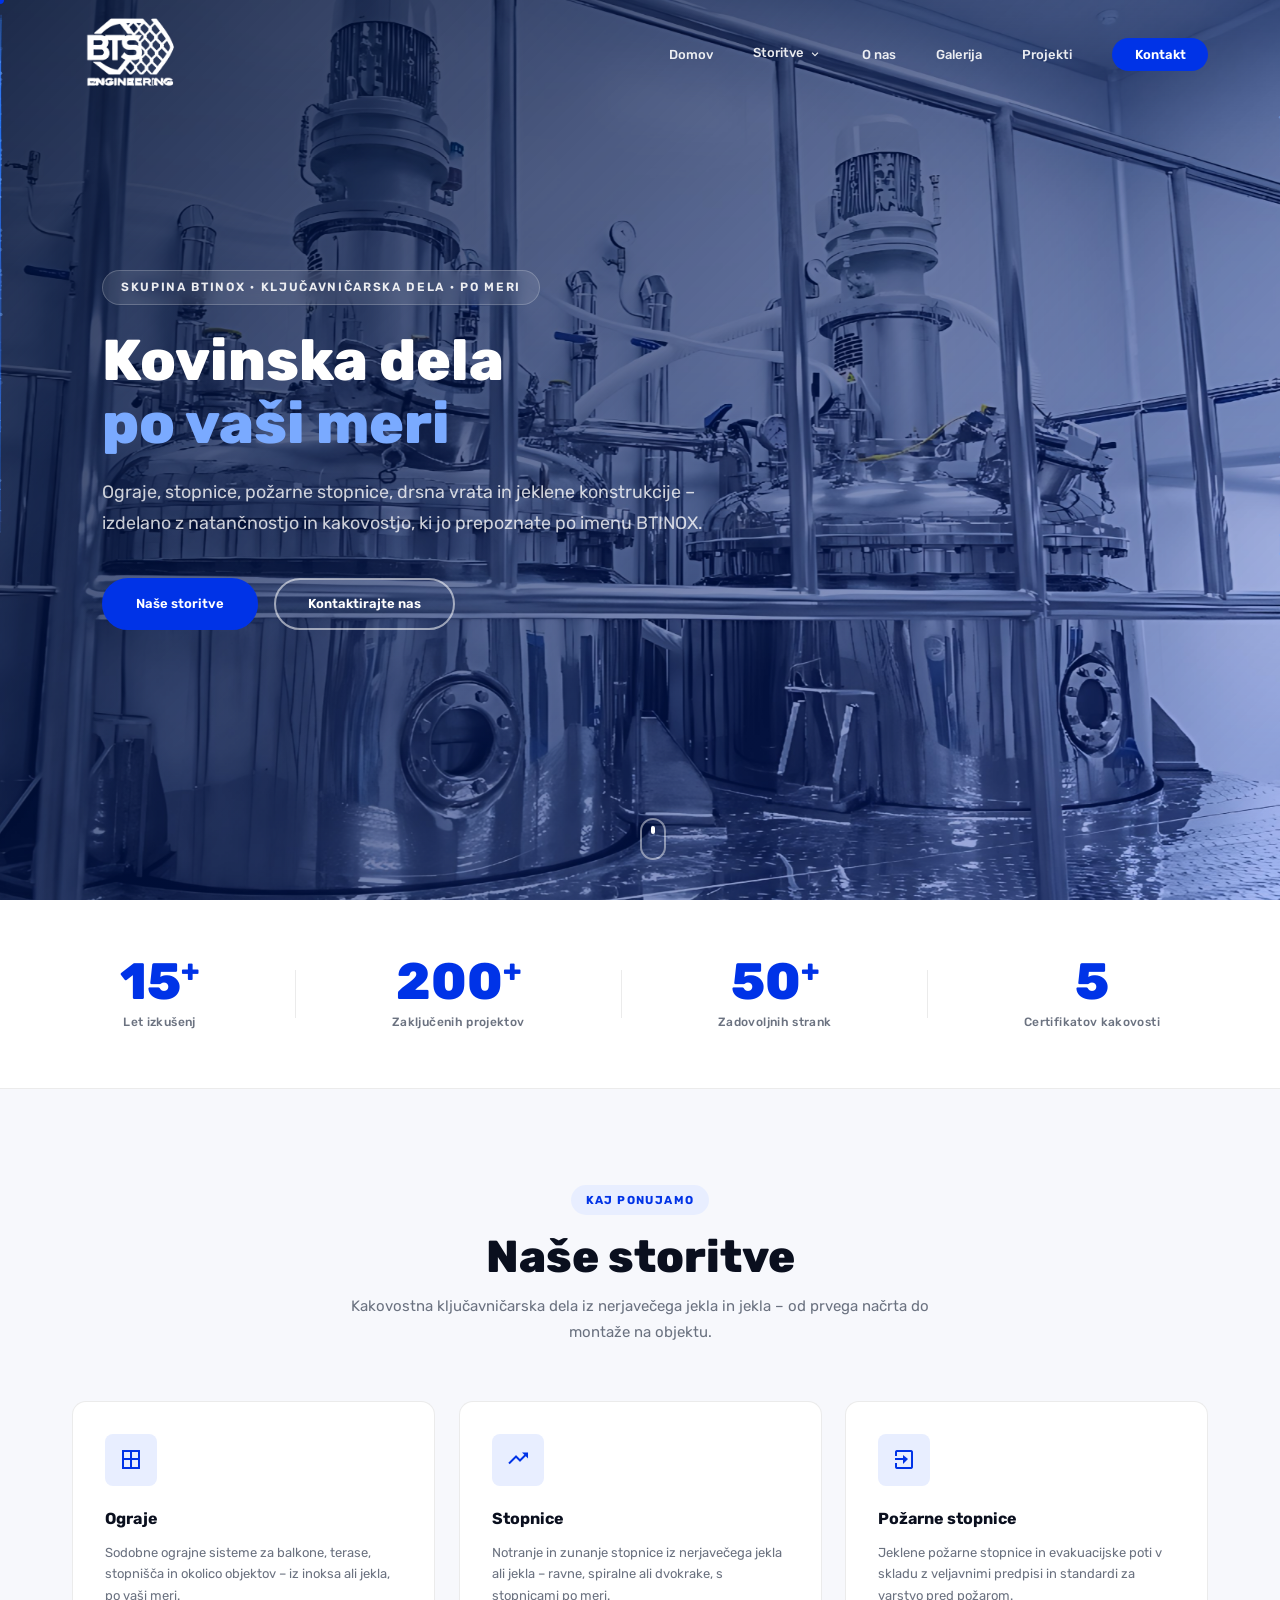
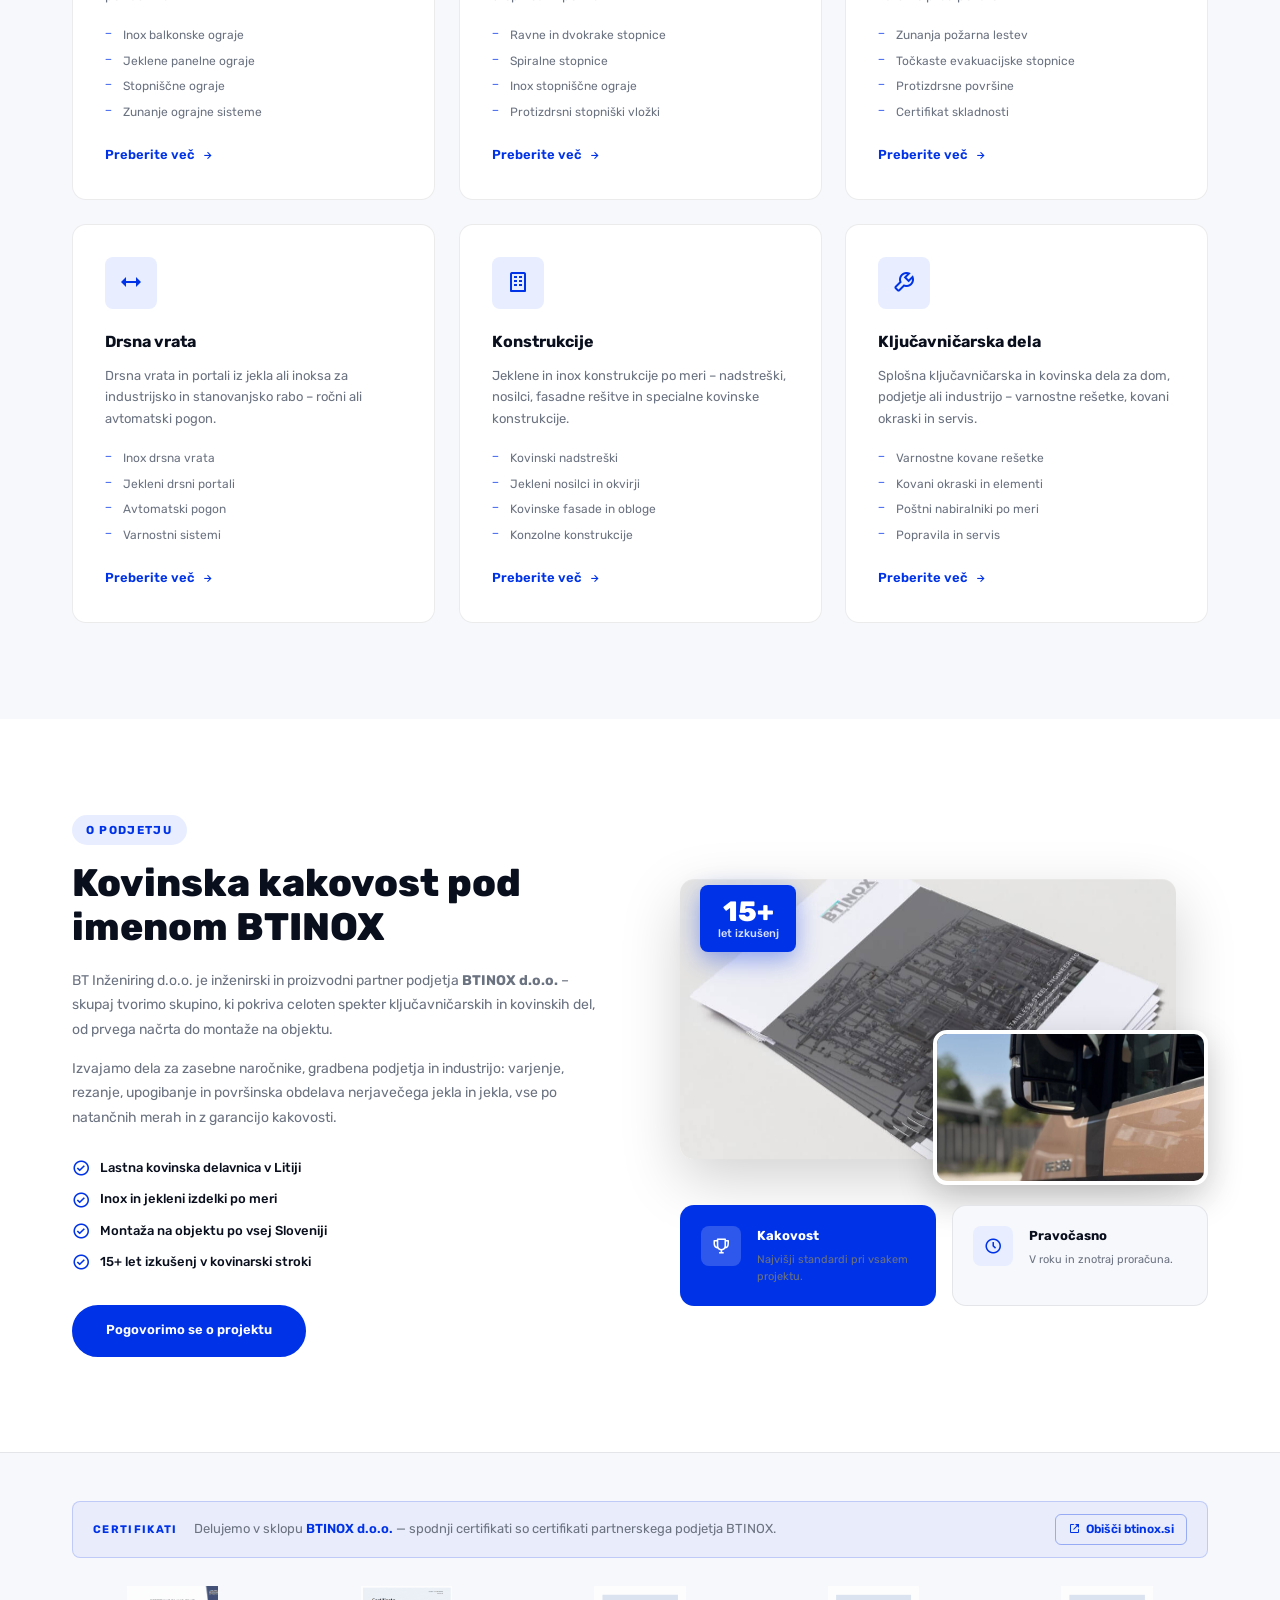
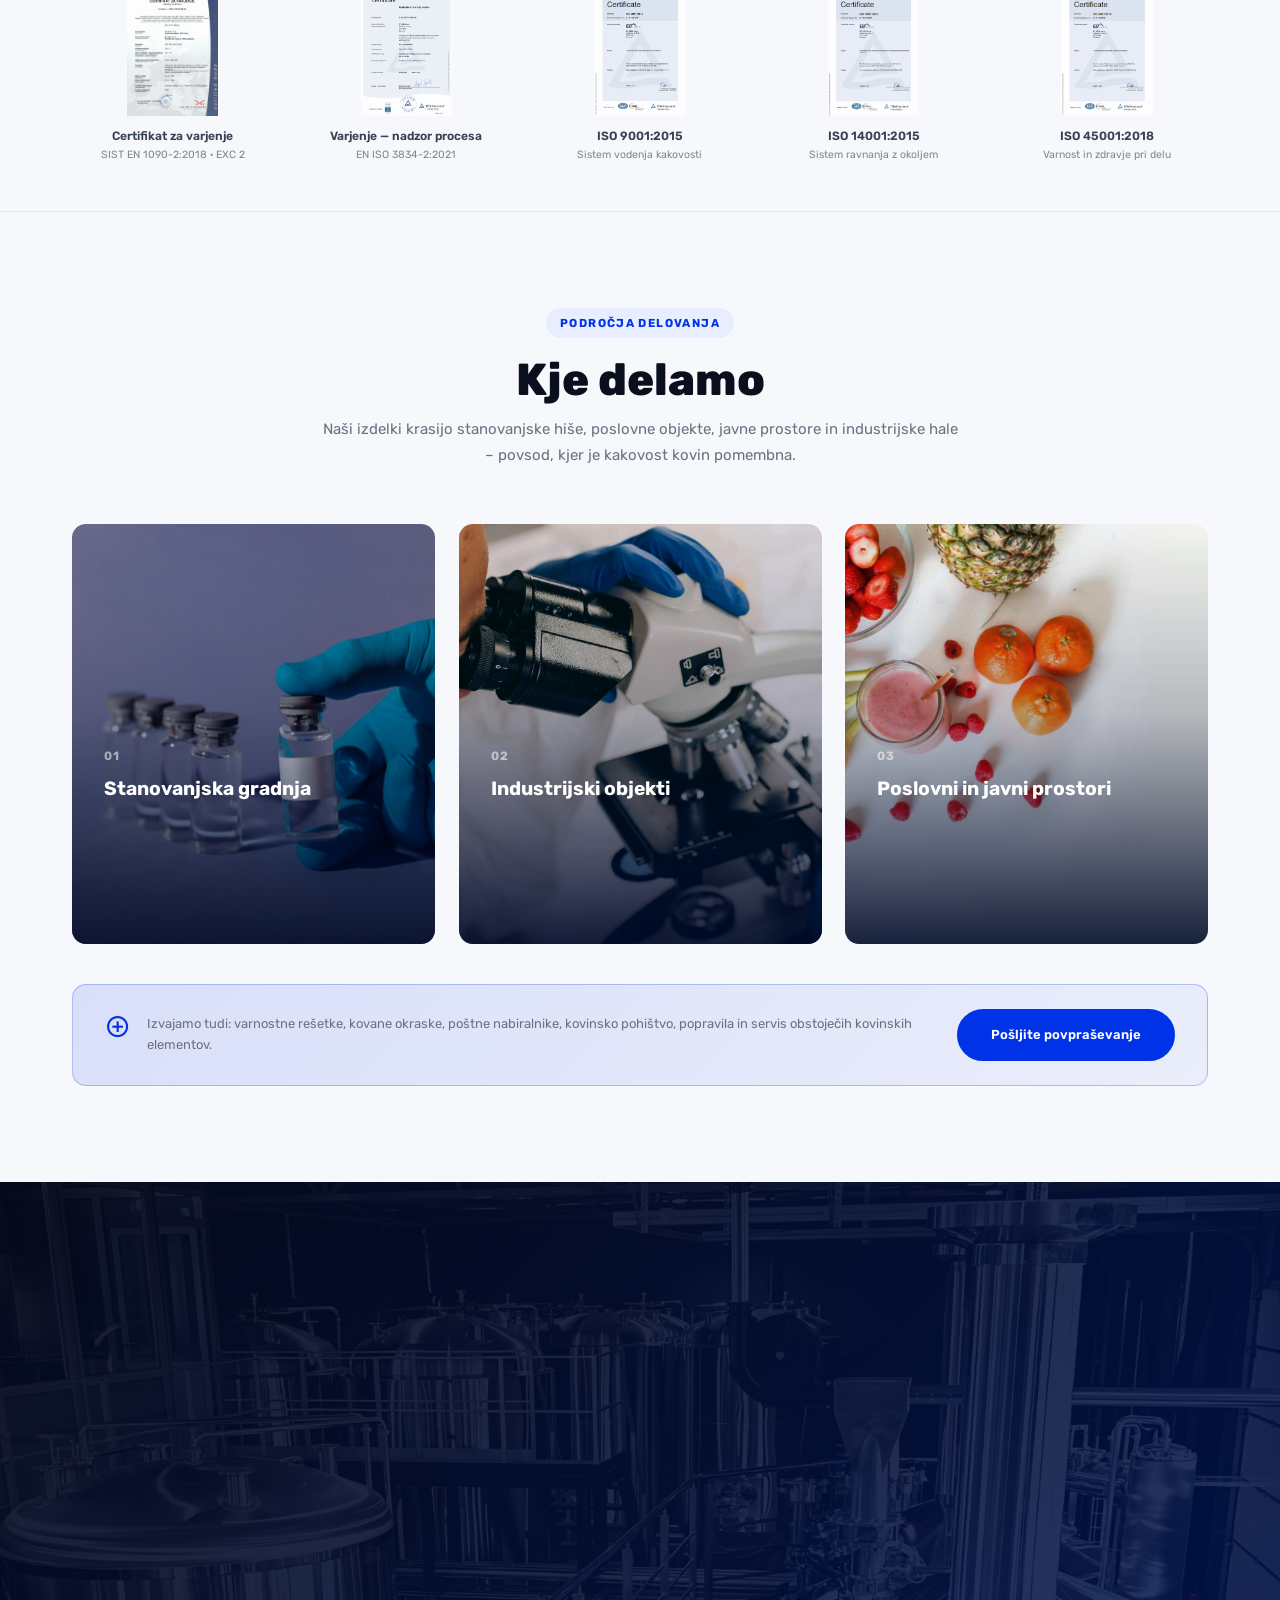
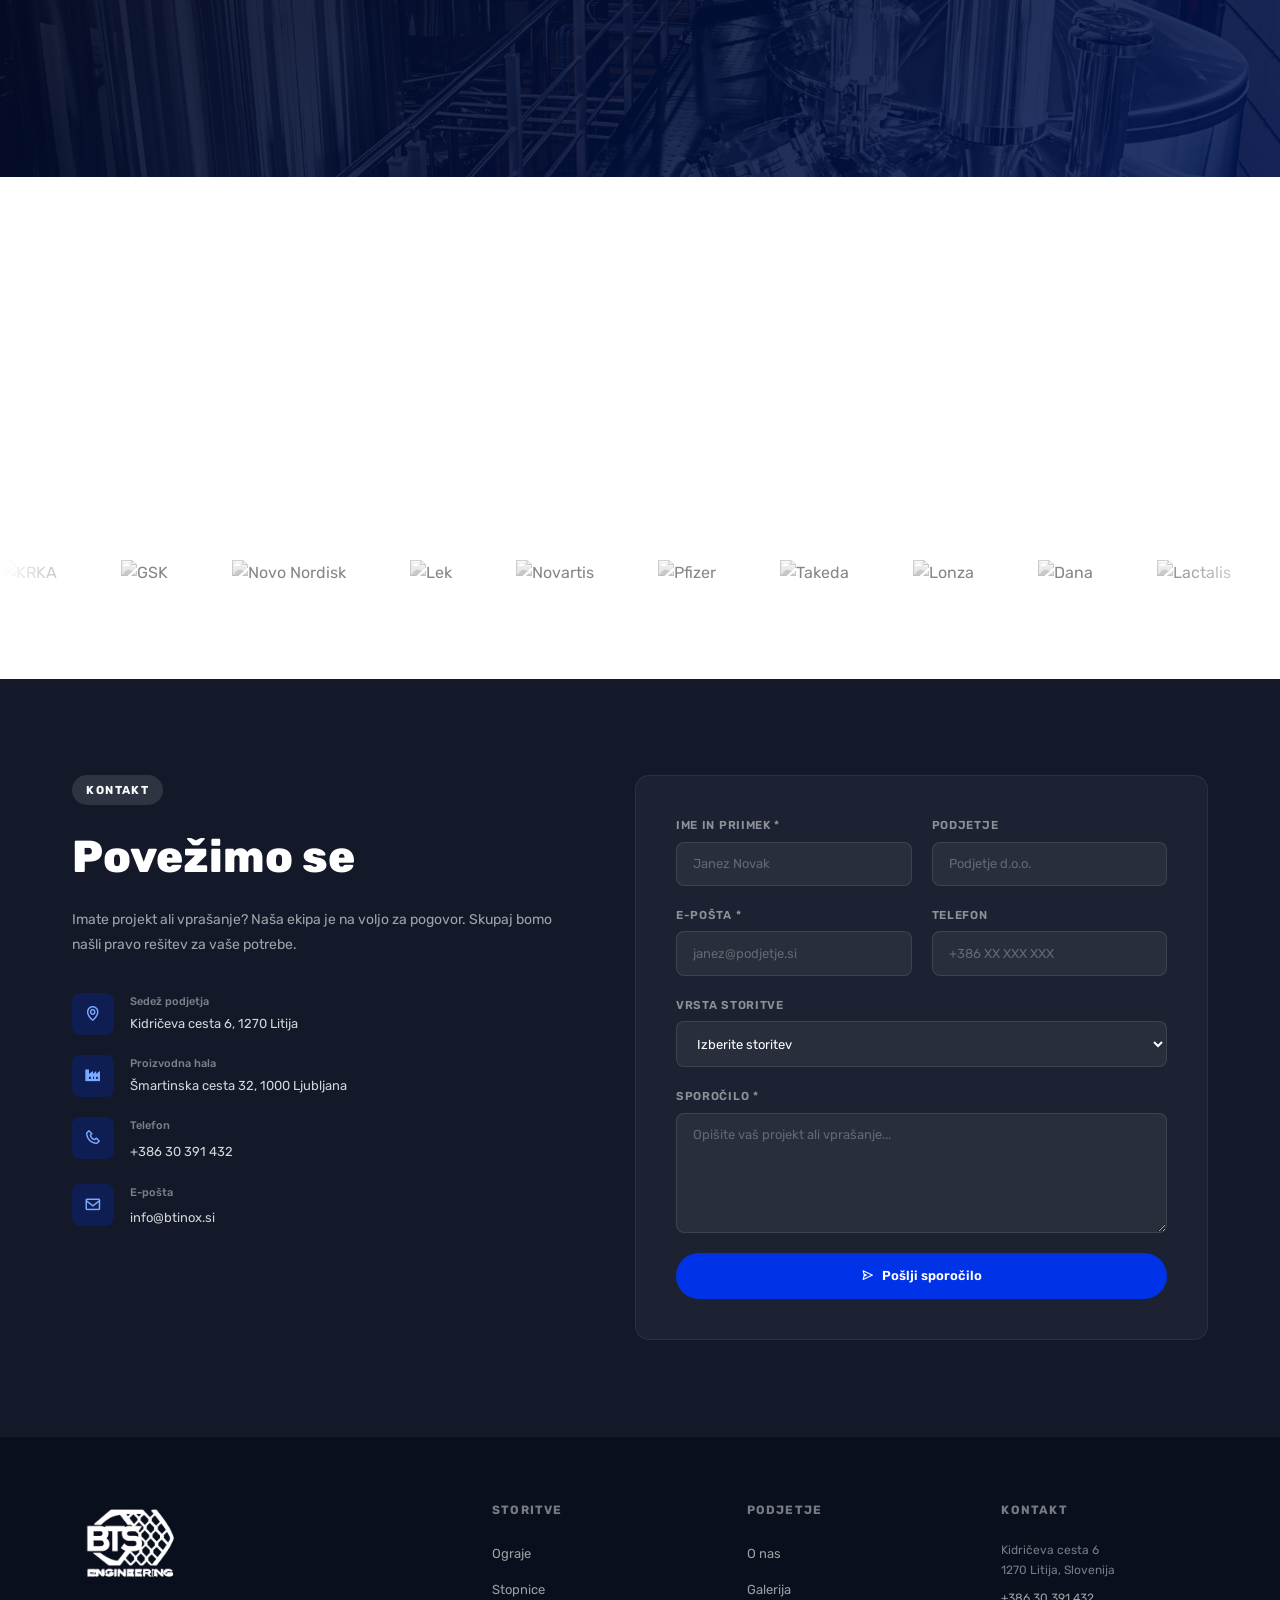
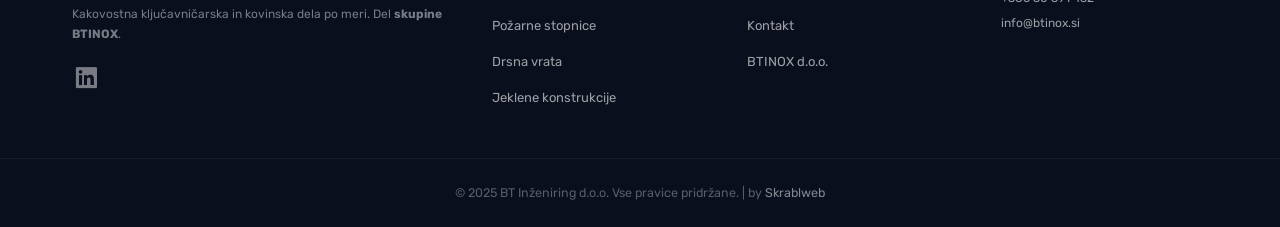
==== commit 7a94e472: "Fix mobile menu on index.html: add Galerija, Projekti, Kontakt page links Mobile menu was using only" ====
--- a/index.html
+++ b/index.html
@@ -81,9 +81,10 @@
         <ul>
             <li><a href="#home" class="mob-link">Domov</a></li>
             <li><a href="#storitve" class="mob-link">Storitve</a></li>
-            <li><a href="#o-nas" class="mob-link">O nas</a></li>
-            <li><a href="#industrije" class="mob-link">Področja</a></li>
-            <li><a href="#kontakt" class="mob-link">Kontakt</a></li>
+            <li><a href="o-nas.html" class="mob-link">O nas</a></li>
+            <li><a href="galerija.html" class="mob-link">Galerija</a></li>
+            <li><a href="projekti.html" class="mob-link">Projekti</a></li>
+            <li><a href="kontakt.html" class="mob-link">Kontakt</a></li>
         </ul>
     </div>
     <div class="mob-overlay" id="mobOverlay"></div>
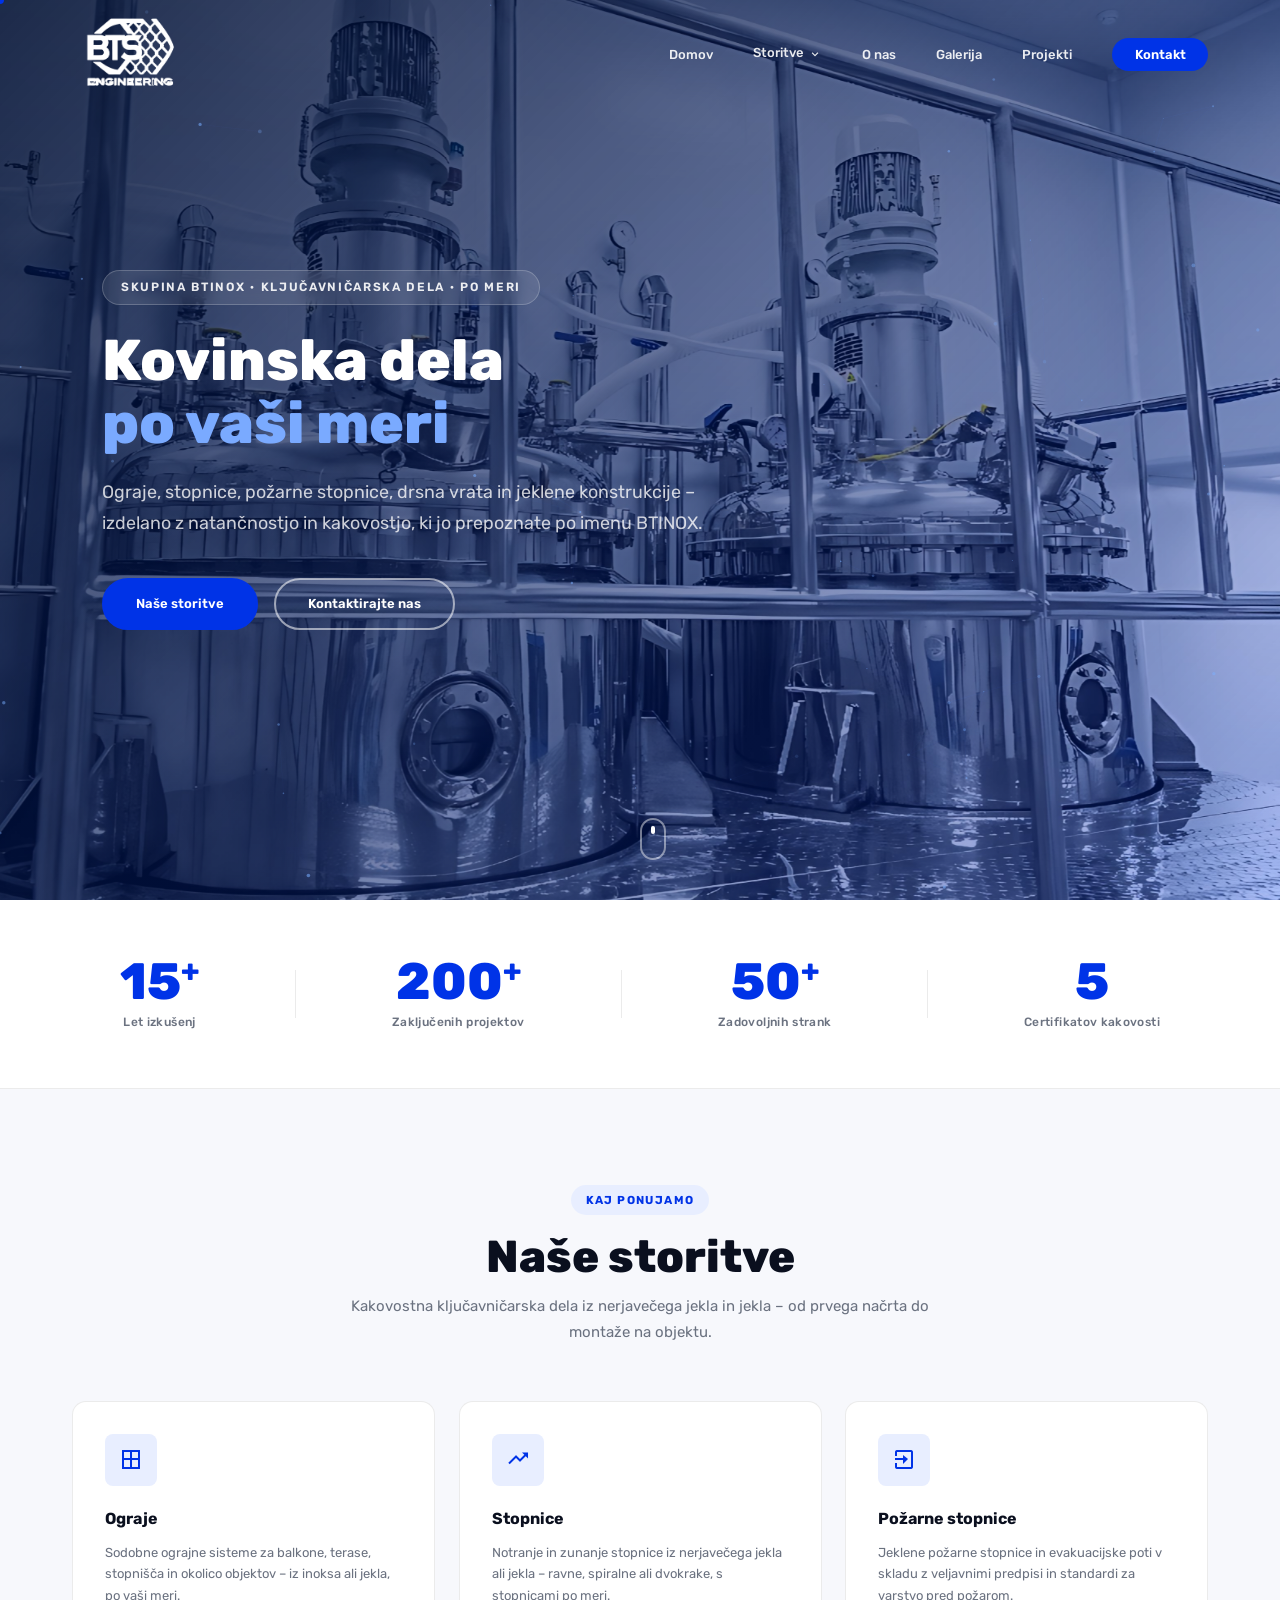
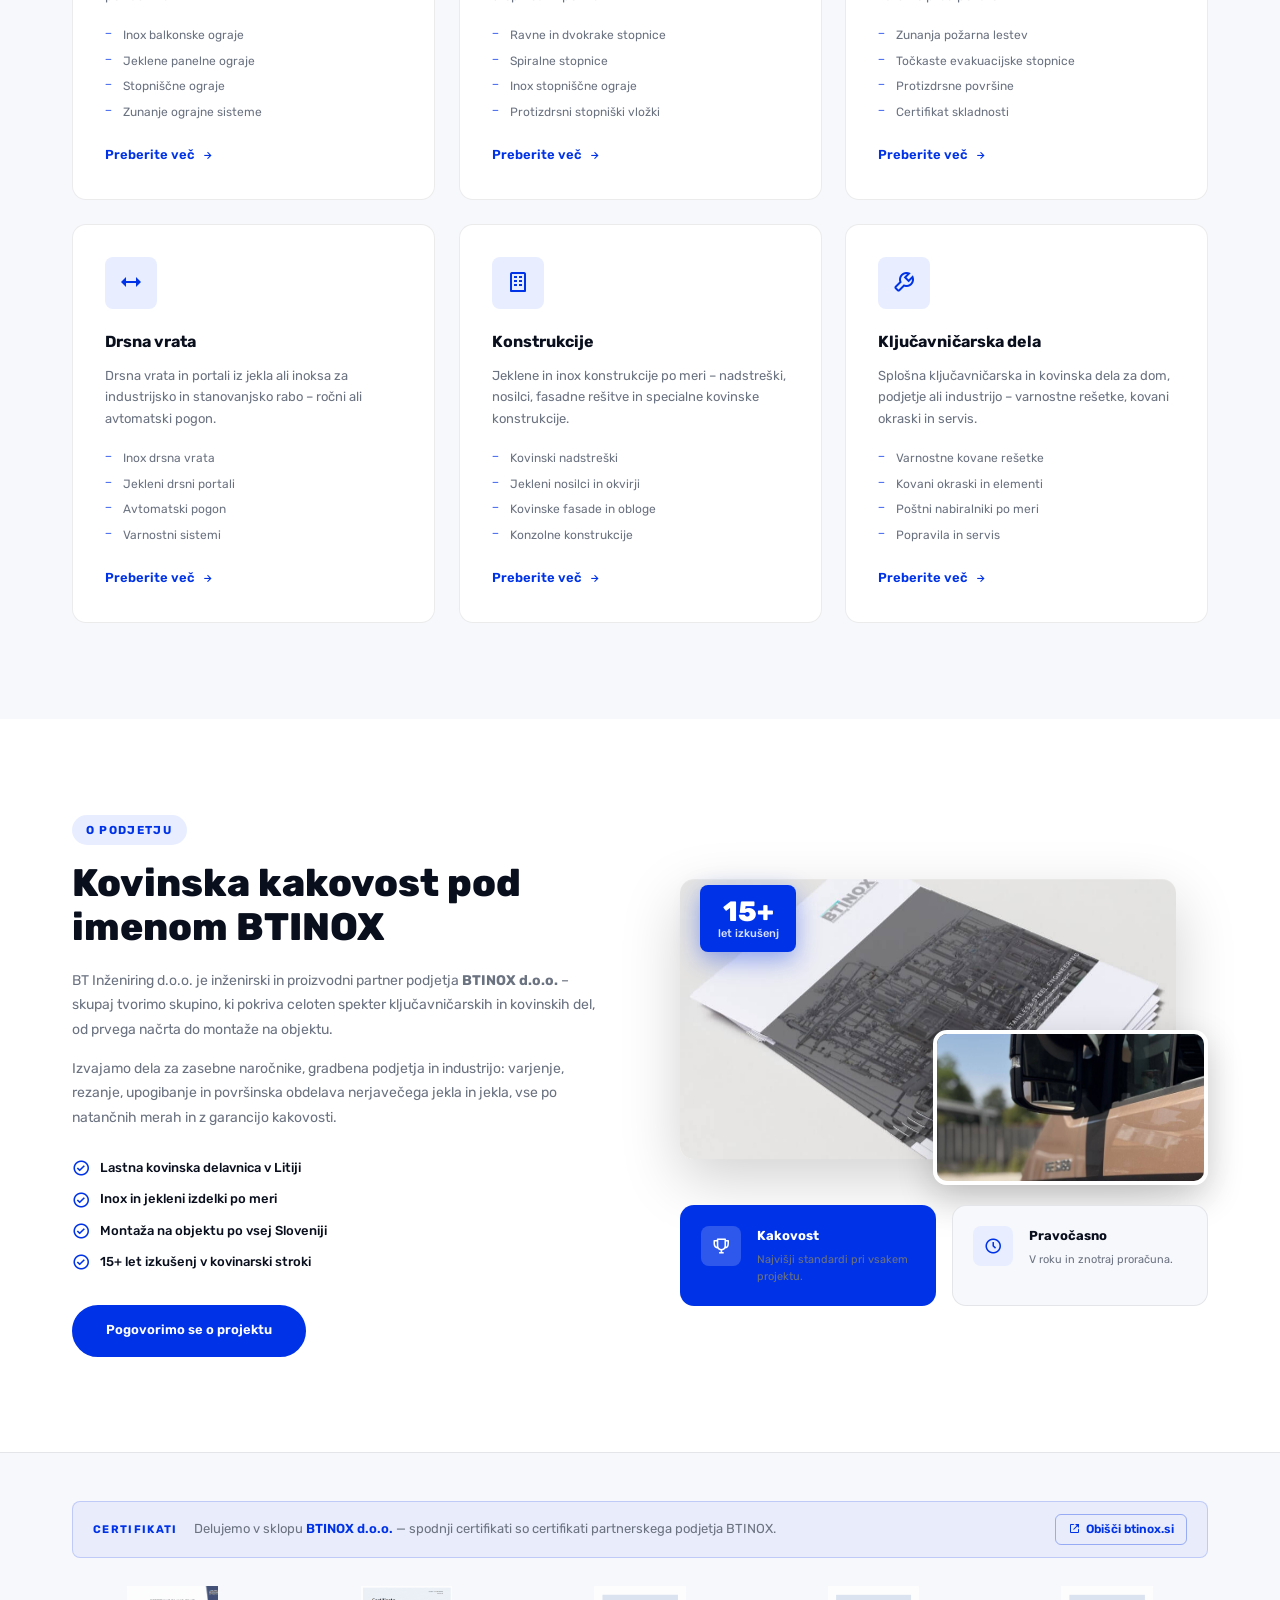
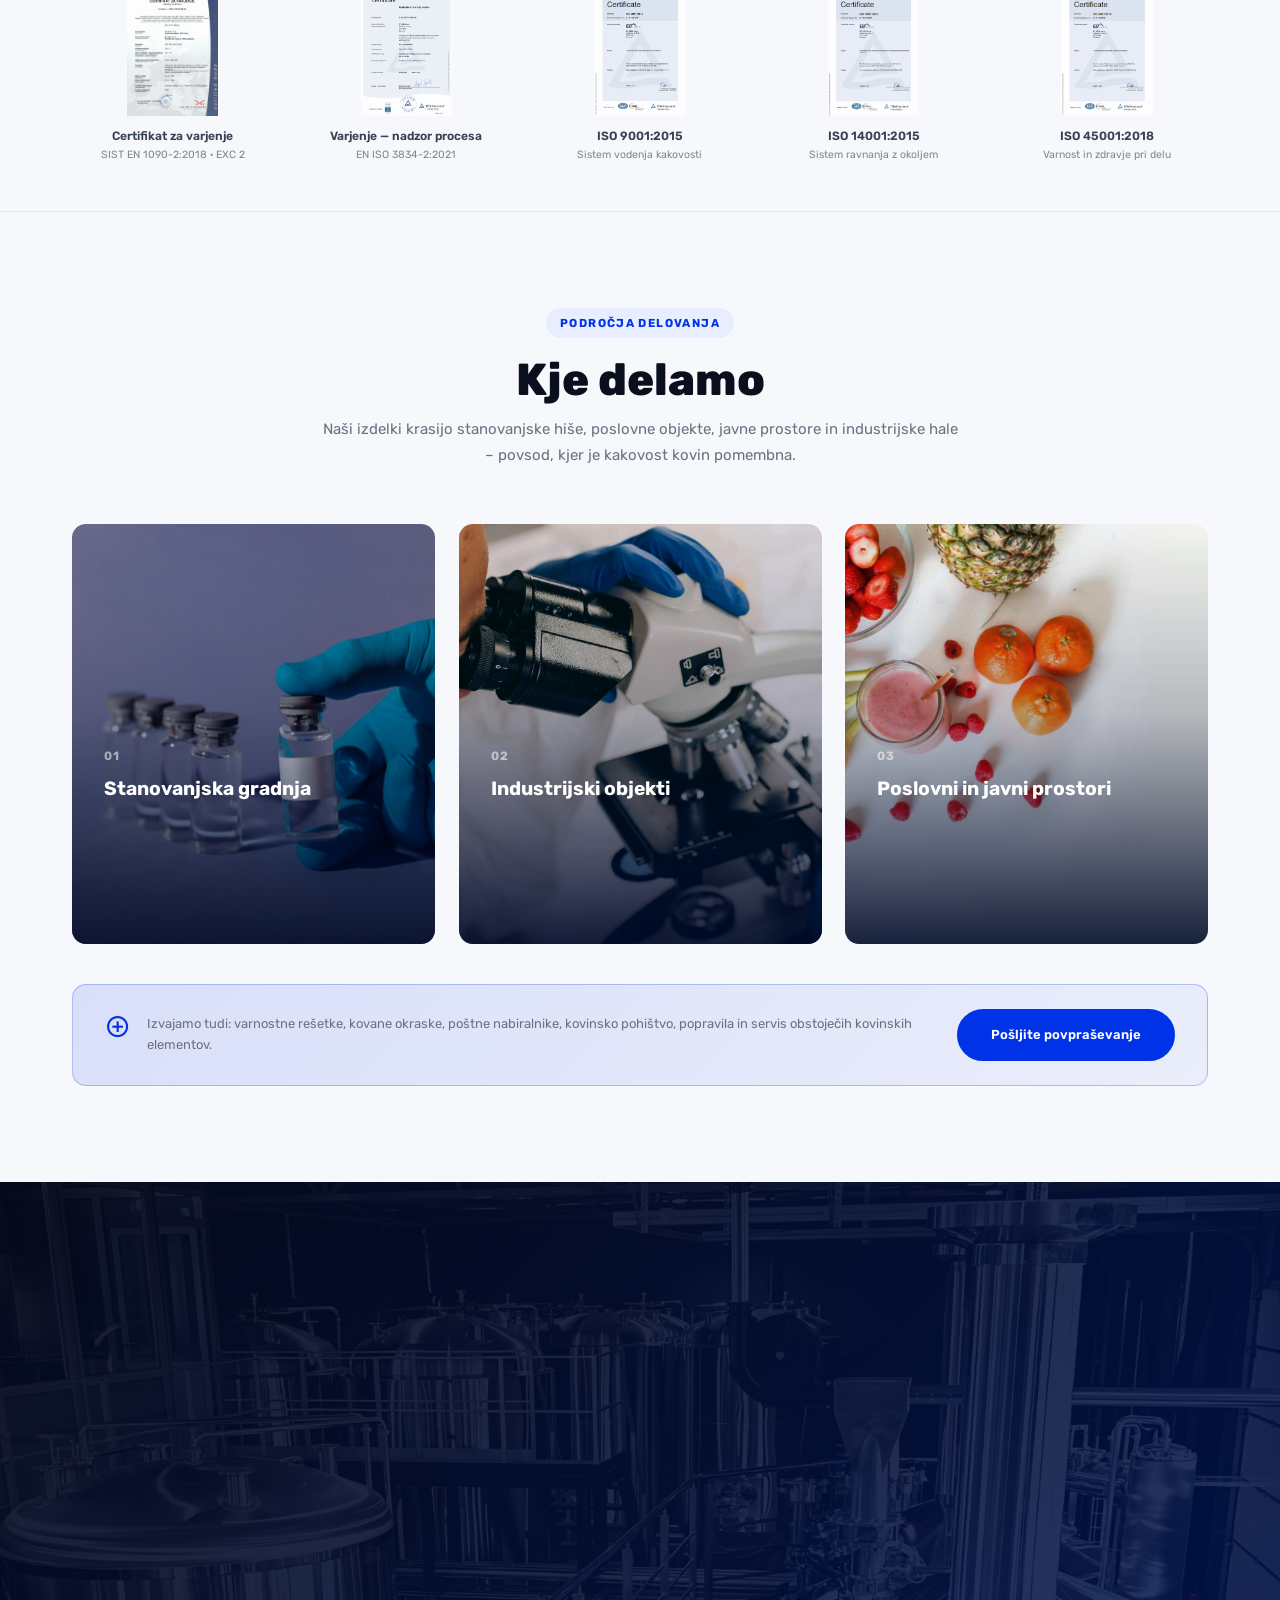
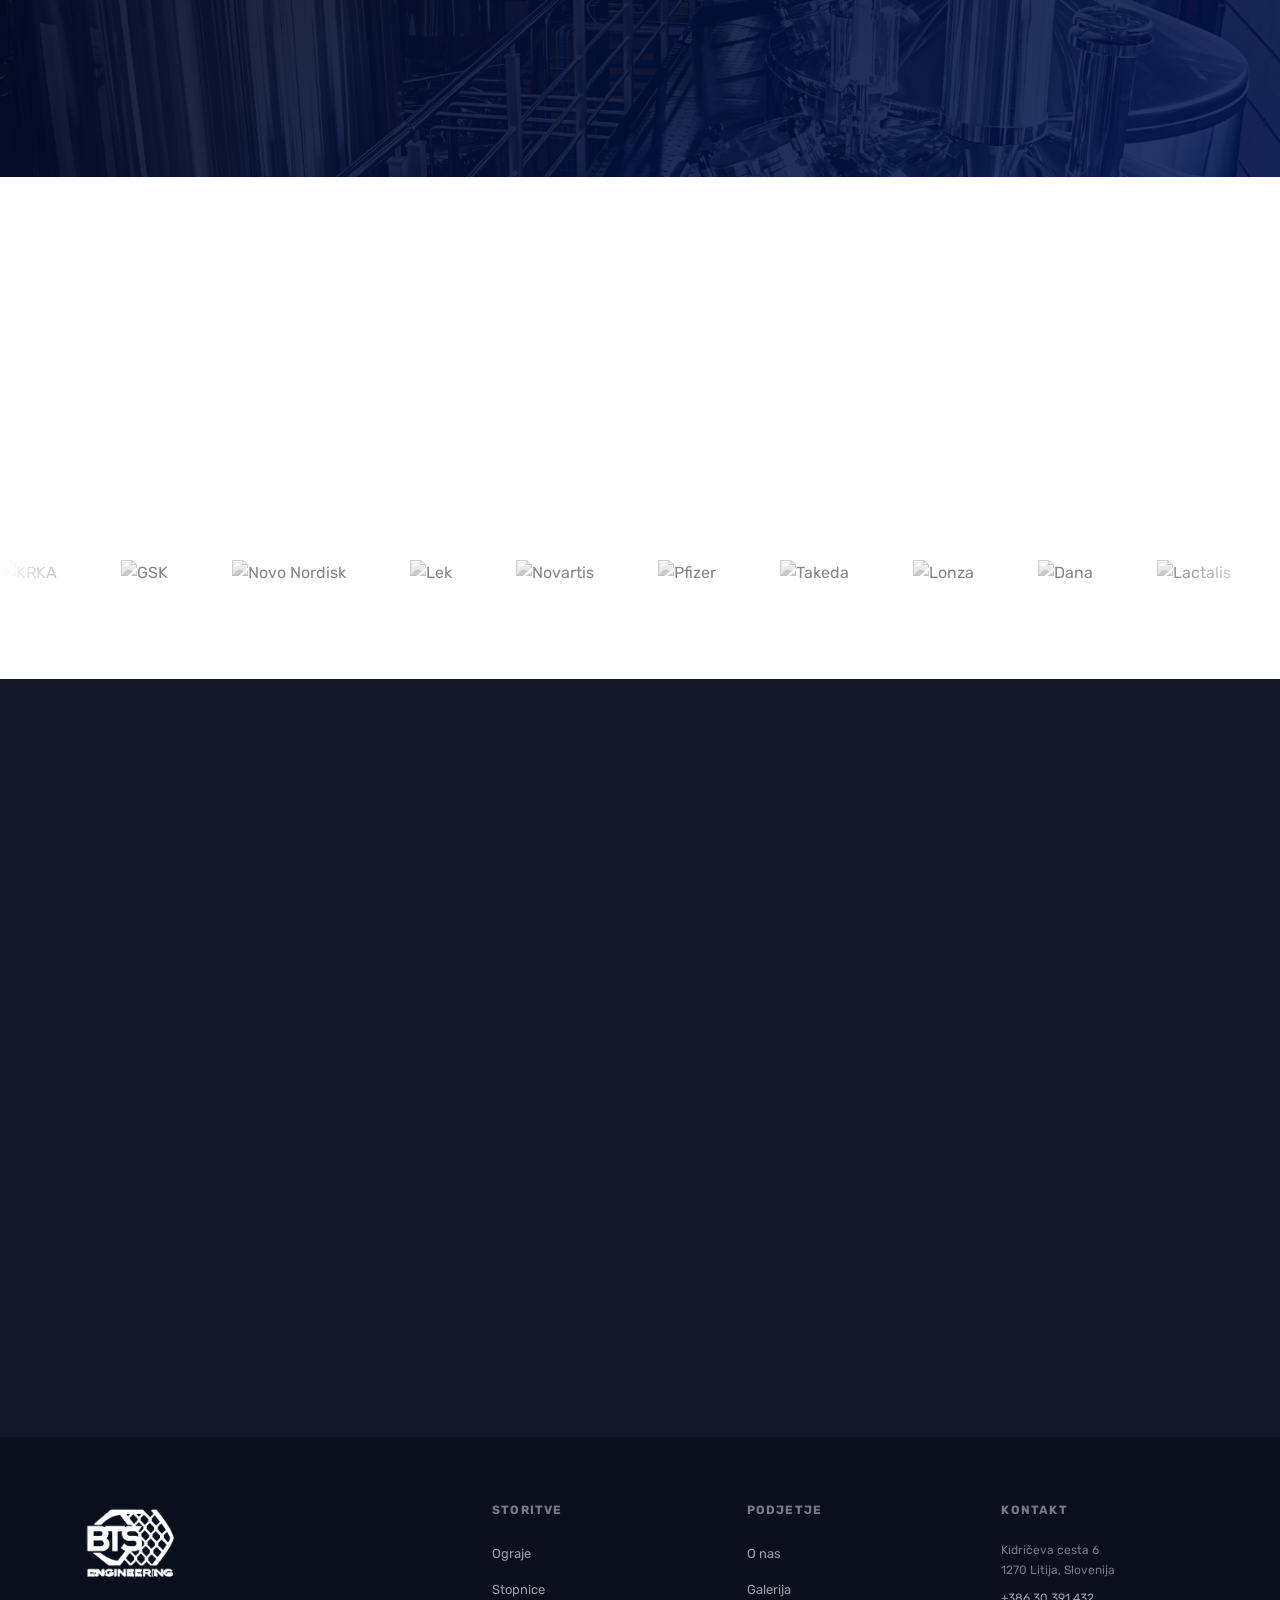
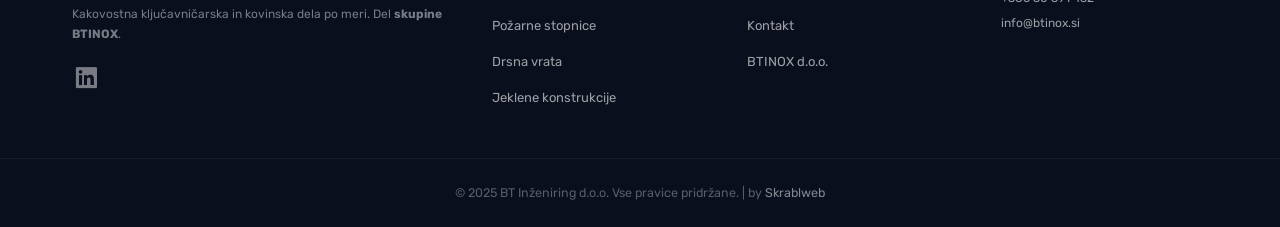
==== commit 93a7216e: "Fix 3 mobile issues: hero width, Storitve dropdown, close button visibility - Hero text now takes fu" ====
--- a/index.html
+++ b/index.html
@@ -80,7 +80,17 @@
     <div class="mobile-menu" id="mobileMenu">
         <ul>
             <li><a href="#home" class="mob-link">Domov</a></li>
-            <li><a href="#storitve" class="mob-link">Storitve</a></li>
+            <li>
+                <button class="mob-dropdown-toggle">Storitve <i class='bx bx-chevron-down'></i></button>
+                <ul class="mob-submenu">
+                    <li><a href="ograje.html" class="mob-sublink">Ograje</a></li>
+                    <li><a href="stopnice.html" class="mob-sublink">Stopnice</a></li>
+                    <li><a href="pozarne-stopnice.html" class="mob-sublink">Požarne stopnice</a></li>
+                    <li><a href="drsna-vrata.html" class="mob-sublink">Drsna vrata</a></li>
+                    <li><a href="konstrukcije.html" class="mob-sublink">Jeklene konstrukcije</a></li>
+                    <li><a href="kljucavnicarska-dela.html" class="mob-sublink">Ključavničarska dela</a></li>
+                </ul>
+            </li>
             <li><a href="o-nas.html" class="mob-link">O nas</a></li>
             <li><a href="galerija.html" class="mob-link">Galerija</a></li>
             <li><a href="projekti.html" class="mob-link">Projekti</a></li>
--- a/css/nav.css
+++ b/css/nav.css
@@ -106,6 +106,9 @@
 .hamburger.active span:nth-child(2) { opacity: 0; }
 .hamburger.active span:nth-child(3) { transform: translateY(-7px) rotate(-45deg); }
 
+/* Keep X above the mobile panel */
+.hamburger.active { position: relative; z-index: 2001; }
+
 /* ---------- Mobile Menu ---------- */
 .mobile-menu {
   position: fixed;
@@ -141,6 +144,44 @@
   padding-left: .5rem;
 }
 
+/* Mobile storitve accordion */
+.mob-dropdown-toggle {
+  display: flex;
+  align-items: center;
+  justify-content: space-between;
+  width: 100%;
+  background: none;
+  border: none;
+  border-bottom: 1px solid rgba(255,255,255,.07);
+  cursor: pointer;
+  padding: 1rem 0;
+  font-size: 1.15rem;
+  font-weight: 600;
+  font-family: inherit;
+  color: rgba(255,255,255,.75);
+  transition: color var(--transition);
+}
+.mob-dropdown-toggle:hover { color: #fff; }
+.mob-dropdown-toggle i { font-size: 18px; transition: transform .25s ease; }
+.mob-dropdown-toggle.open i { transform: rotate(180deg); }
+
+.mob-submenu {
+  max-height: 0;
+  overflow: hidden;
+  transition: max-height .35s ease;
+}
+.mob-submenu.open { max-height: 420px; }
+
+.mob-sublink {
+  display: block;
+  padding: .6rem 0 .6rem 1rem;
+  font-size: .97rem;
+  color: rgba(255,255,255,.5);
+  border-bottom: 1px solid rgba(255,255,255,.04);
+  transition: color .2s, padding-left .2s;
+}
+.mob-sublink:hover { color: #fff; padding-left: 1.5rem; }
+
 .mob-overlay {
   position: fixed;
   inset: 0;
--- a/css/responsive.css
+++ b/css/responsive.css
@@ -24,6 +24,7 @@
 /* ≤960px: hide 3D canvas, text goes full width */
 @media (max-width: 960px) {
   .hero__3d { display: none; }
+  .hero__content { flex: 1; }
   .hero__container {
     padding-left:  clamp(1.5rem, 6vw, 60px);
     padding-right: clamp(1.5rem, 6vw, 60px);
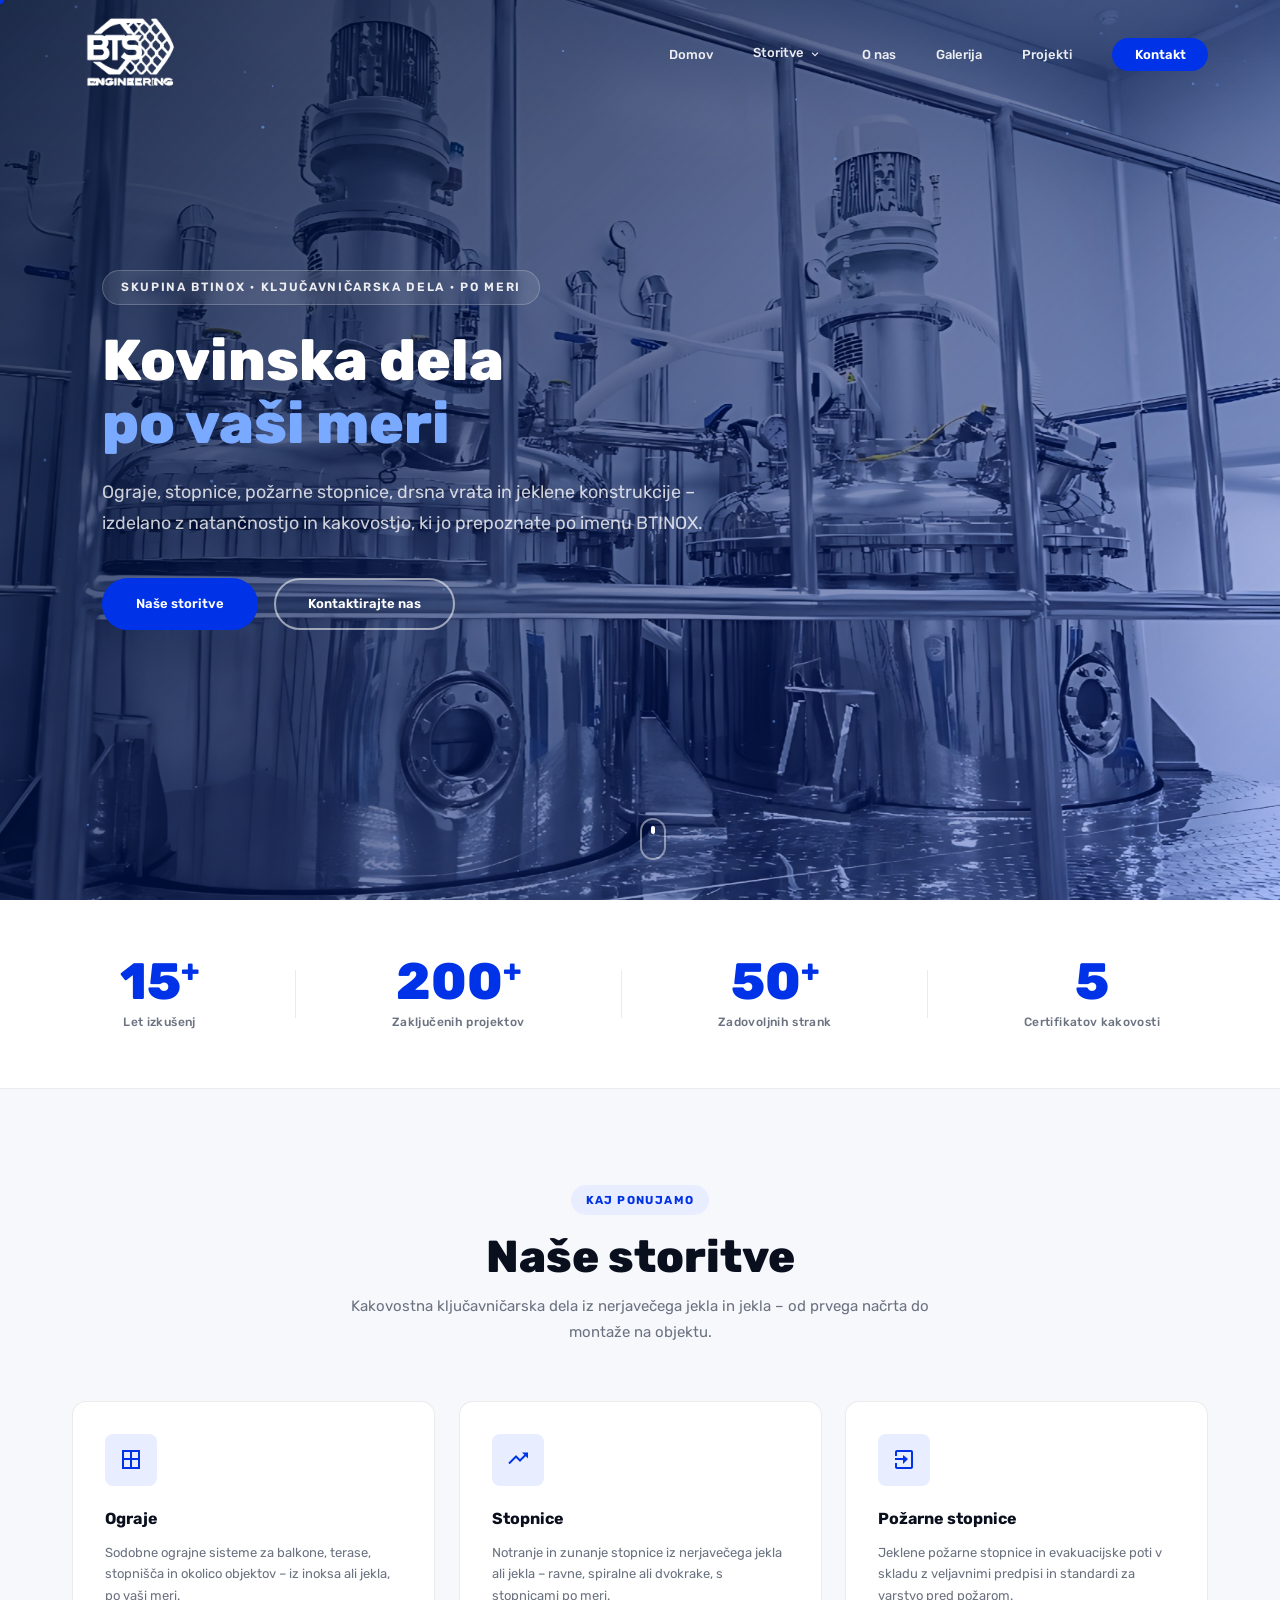
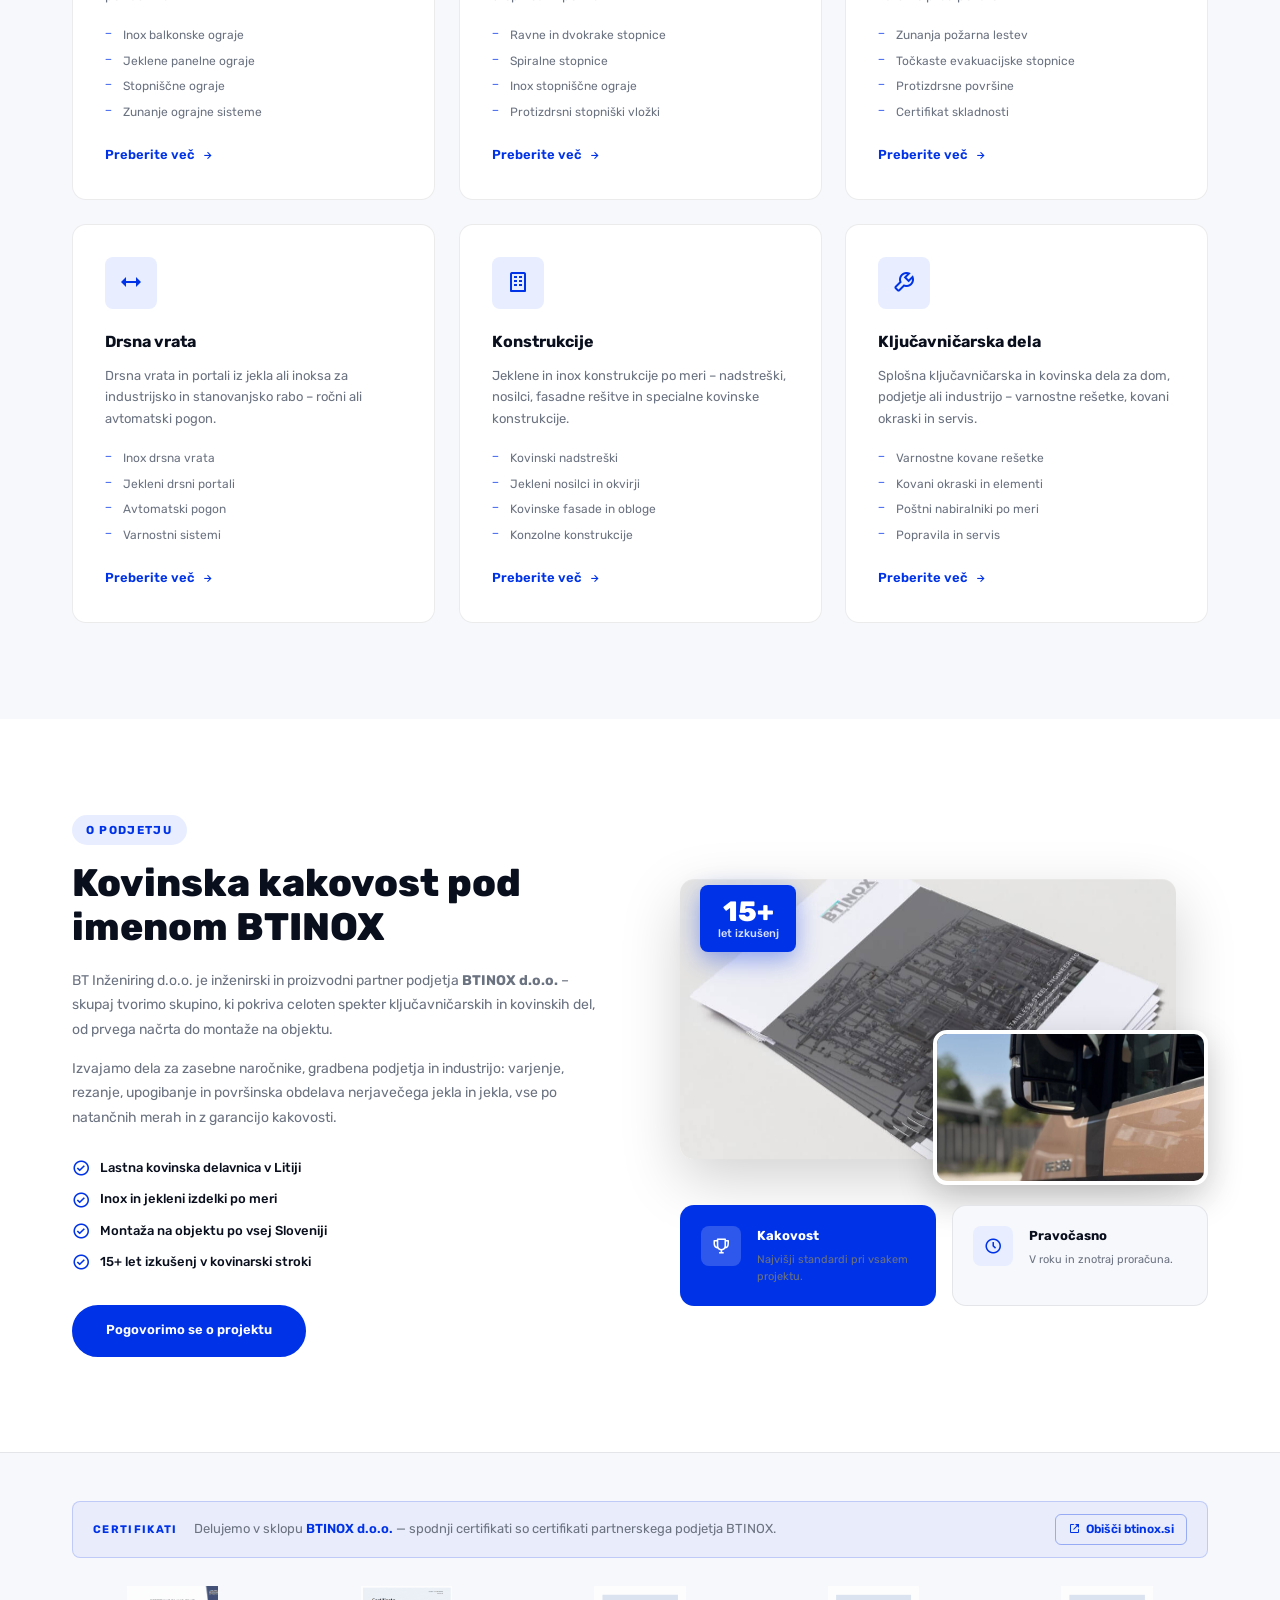
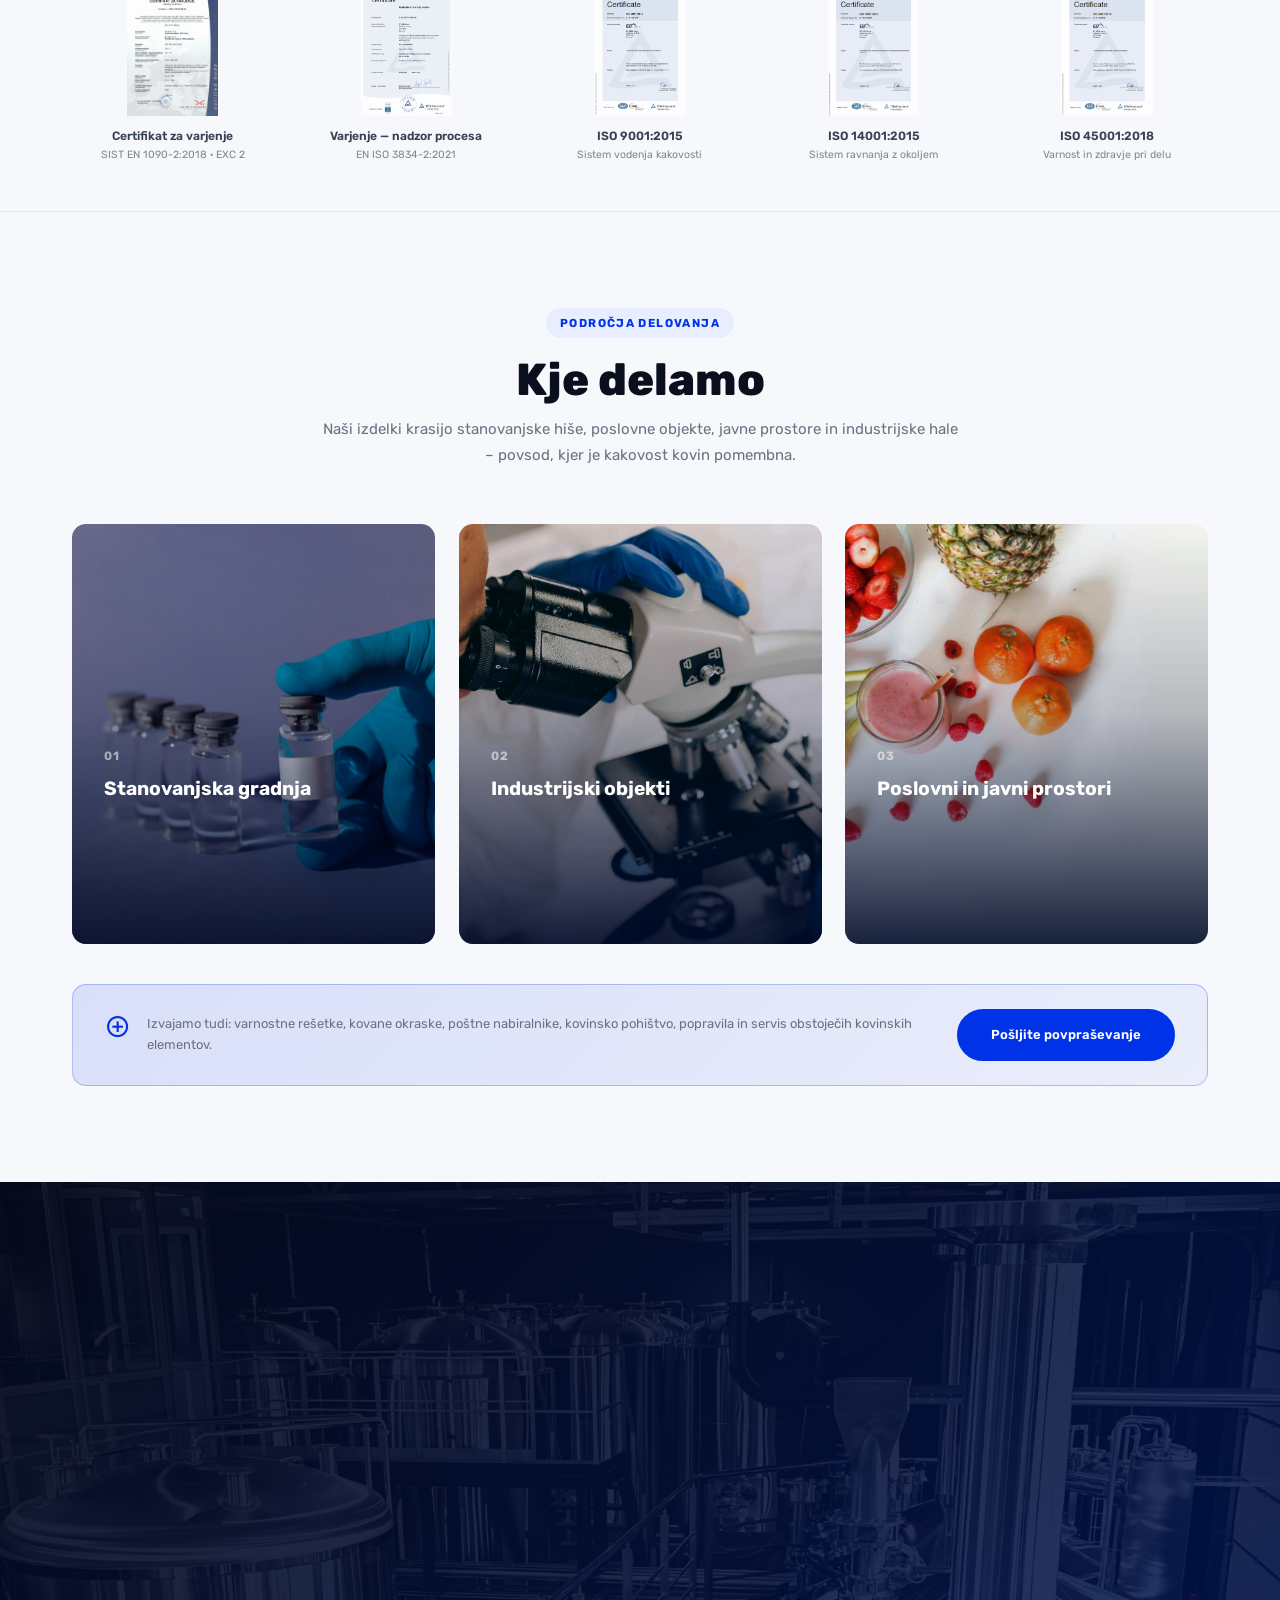
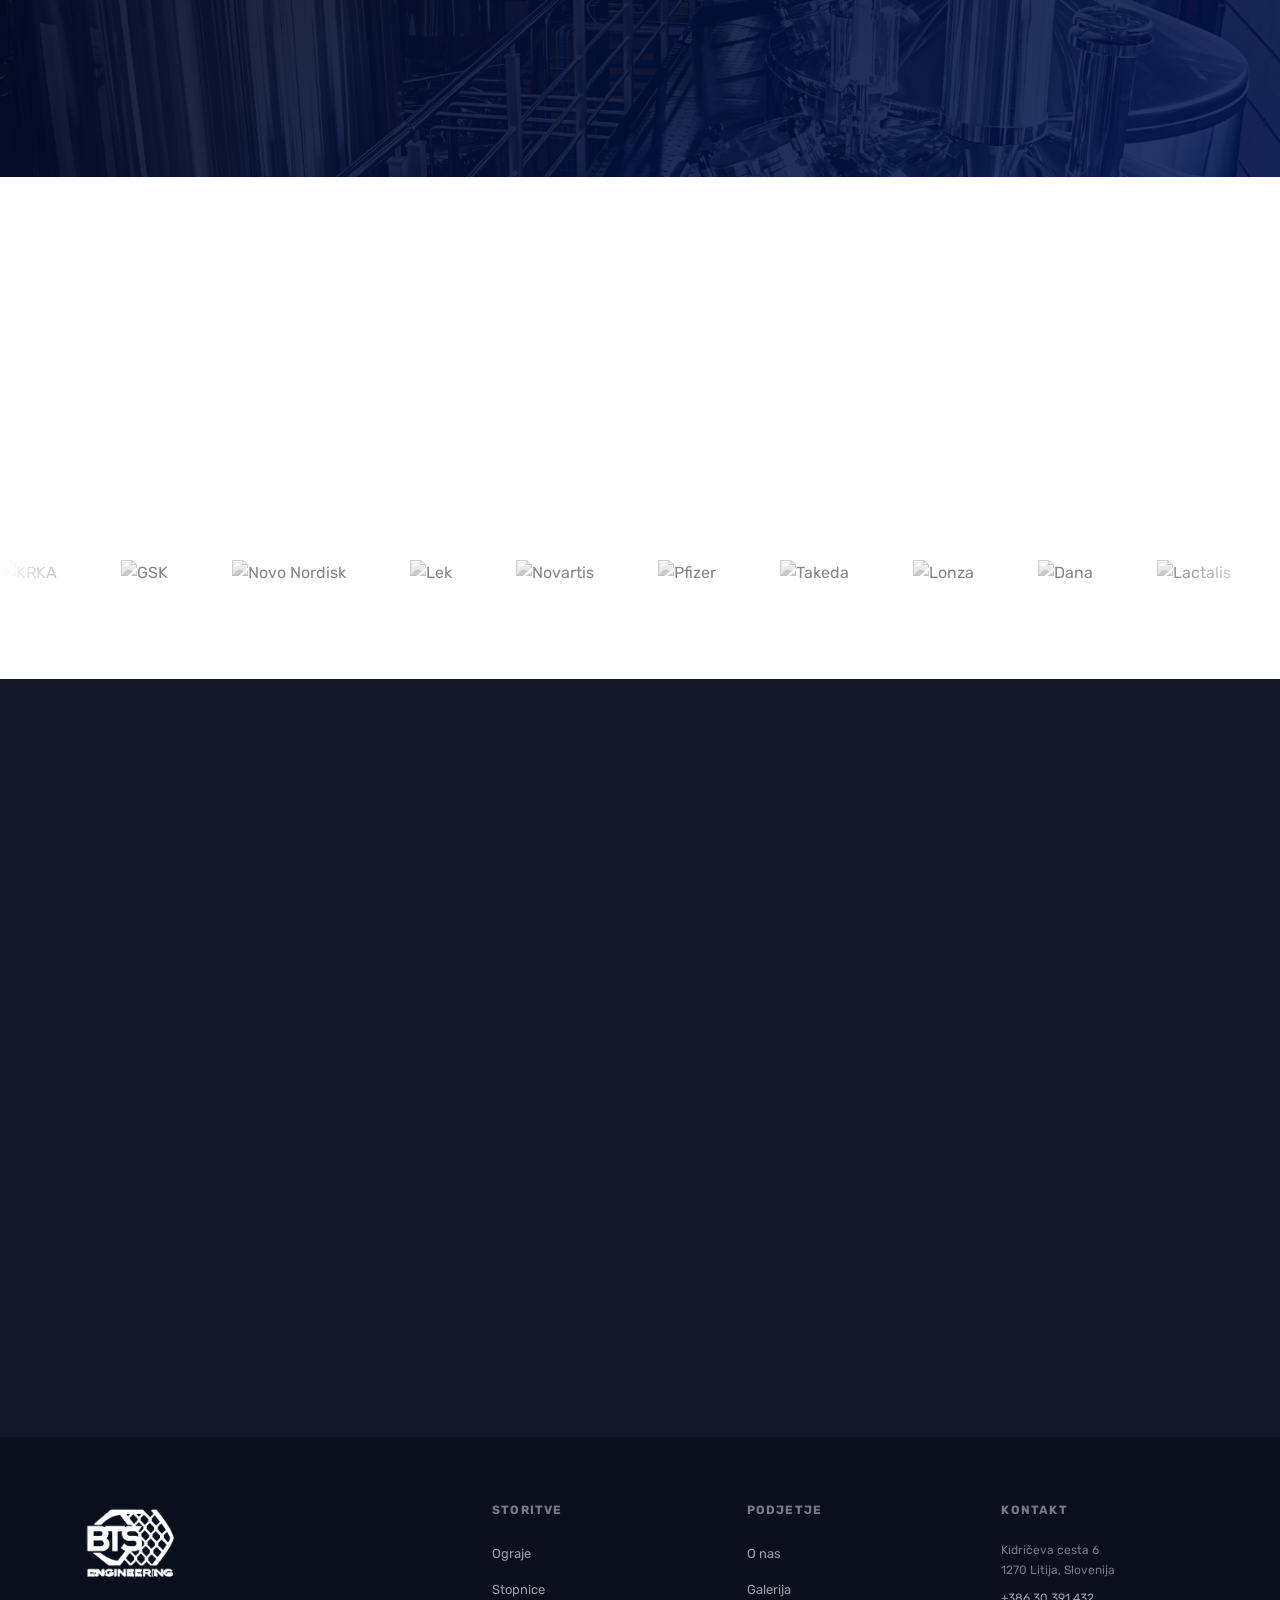
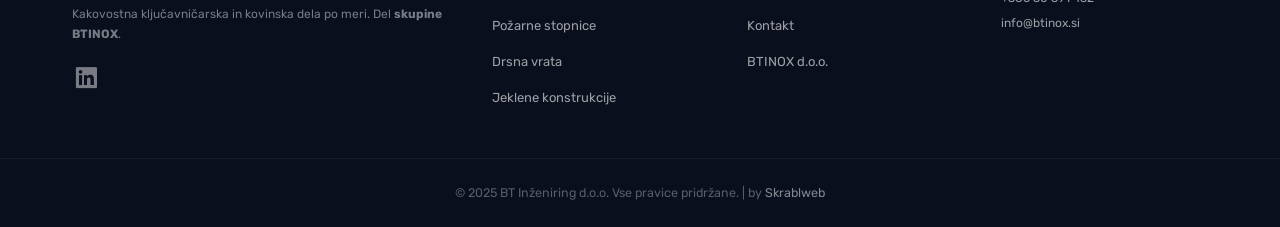
==== commit 16cd1b84: "Add visible close button inside mobile menu, fix hero button width - Add × close button inside .mobi" ====
--- a/index.html
+++ b/index.html
@@ -78,6 +78,7 @@
 
     <!-- Mobile Menu -->
     <div class="mobile-menu" id="mobileMenu">
+    <button class="mob-close" id="mobClose" aria-label="Zapri meni">&times;</button>
         <ul>
             <li><a href="#home" class="mob-link">Domov</a></li>
             <li>
--- a/css/nav.css
+++ b/css/nav.css
@@ -106,8 +106,22 @@
 .hamburger.active span:nth-child(2) { opacity: 0; }
 .hamburger.active span:nth-child(3) { transform: translateY(-7px) rotate(-45deg); }
 
-/* Keep X above the mobile panel */
-.hamburger.active { position: relative; z-index: 2001; }
+/* Close button inside the mobile panel */
+.mob-close {
+  position: absolute;
+  top: 1.1rem;
+  right: 1.4rem;
+  background: none;
+  border: none;
+  color: rgba(255,255,255,.8);
+  font-size: 2.2rem;
+  line-height: 1;
+  cursor: pointer;
+  padding: .2rem .4rem;
+  transition: color .2s;
+  z-index: 1;
+}
+.mob-close:hover { color: #fff; }
 
 /* ---------- Mobile Menu ---------- */
 .mobile-menu {
--- a/css/responsive.css
+++ b/css/responsive.css
@@ -85,7 +85,7 @@
 }
 
 @media (max-width: 500px) {
-  .hero__btns  { flex-direction: column; }
+  .hero__btns  { flex-direction: column; align-items: flex-start; }
   .stats__inner { grid-template-columns: 1fr; }
   .steps { grid-template-columns: 1fr; }
   .footer__top { grid-template-columns: 1fr; }
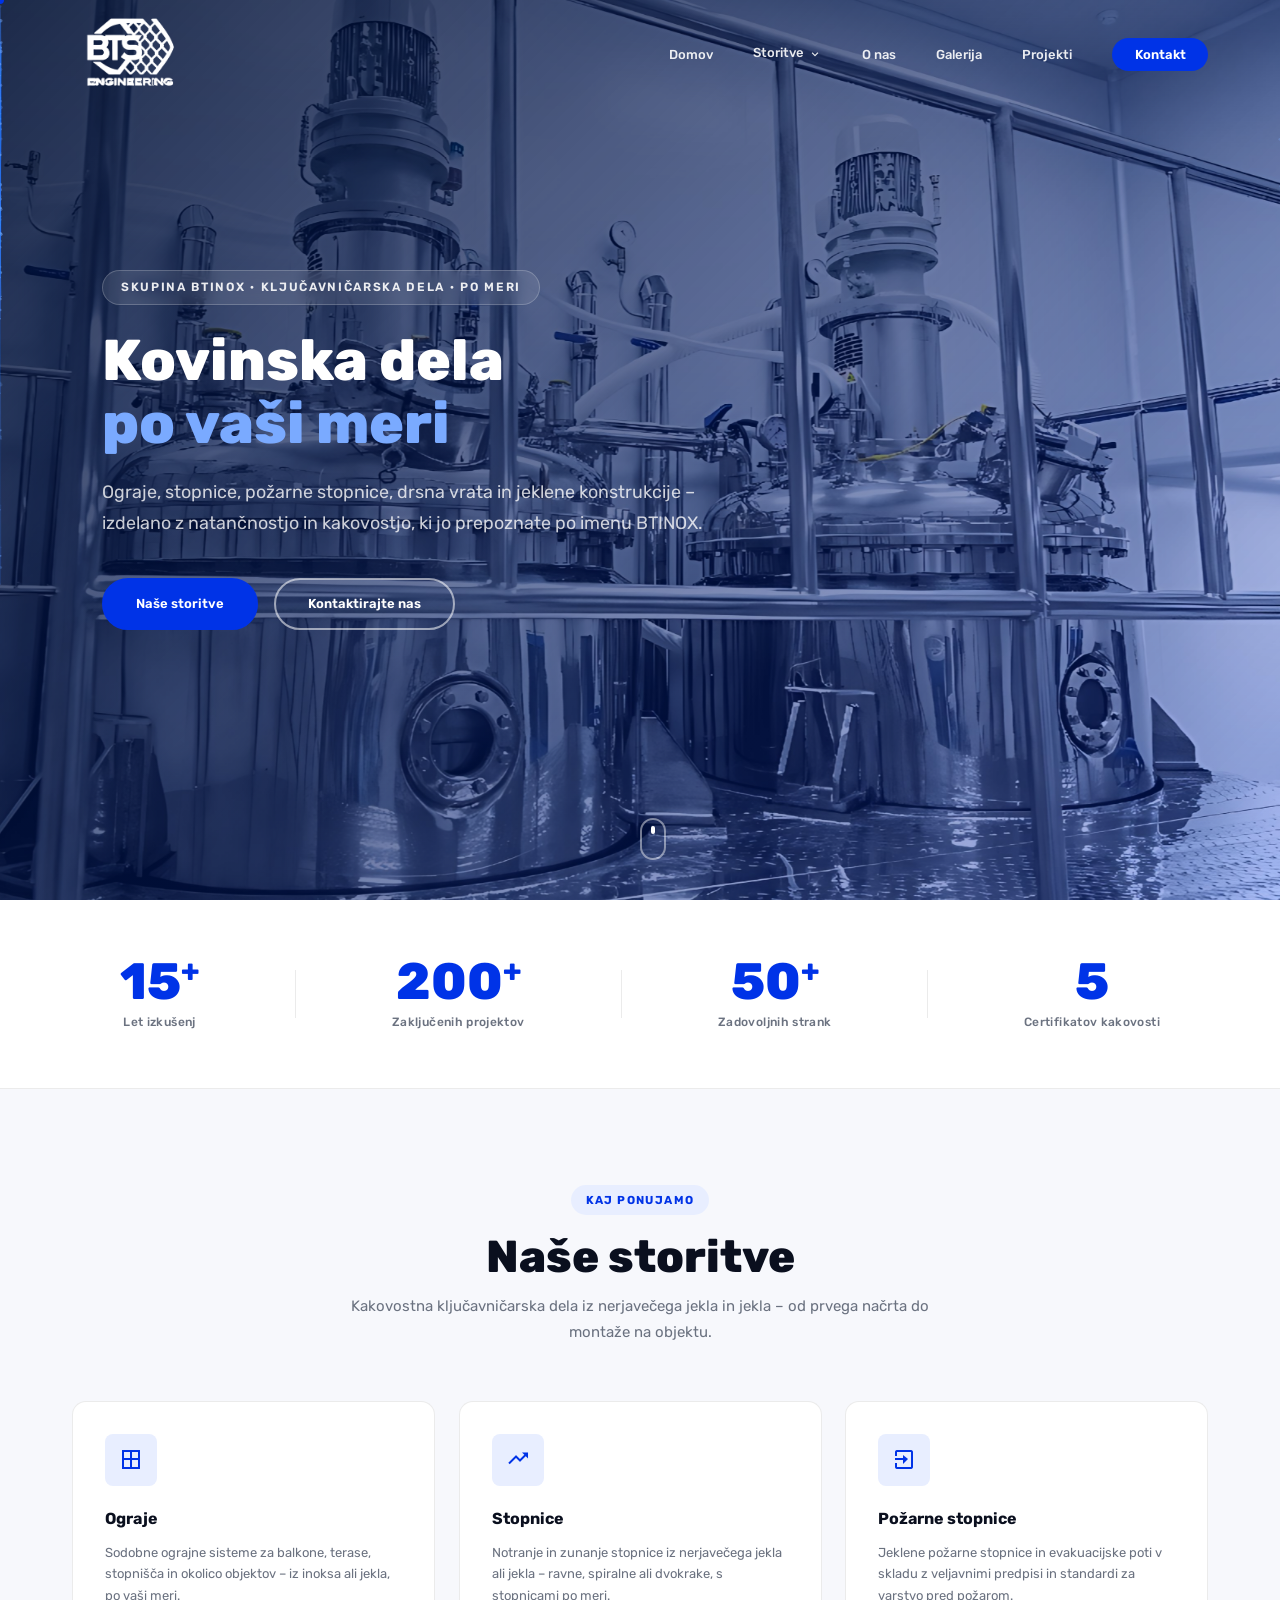
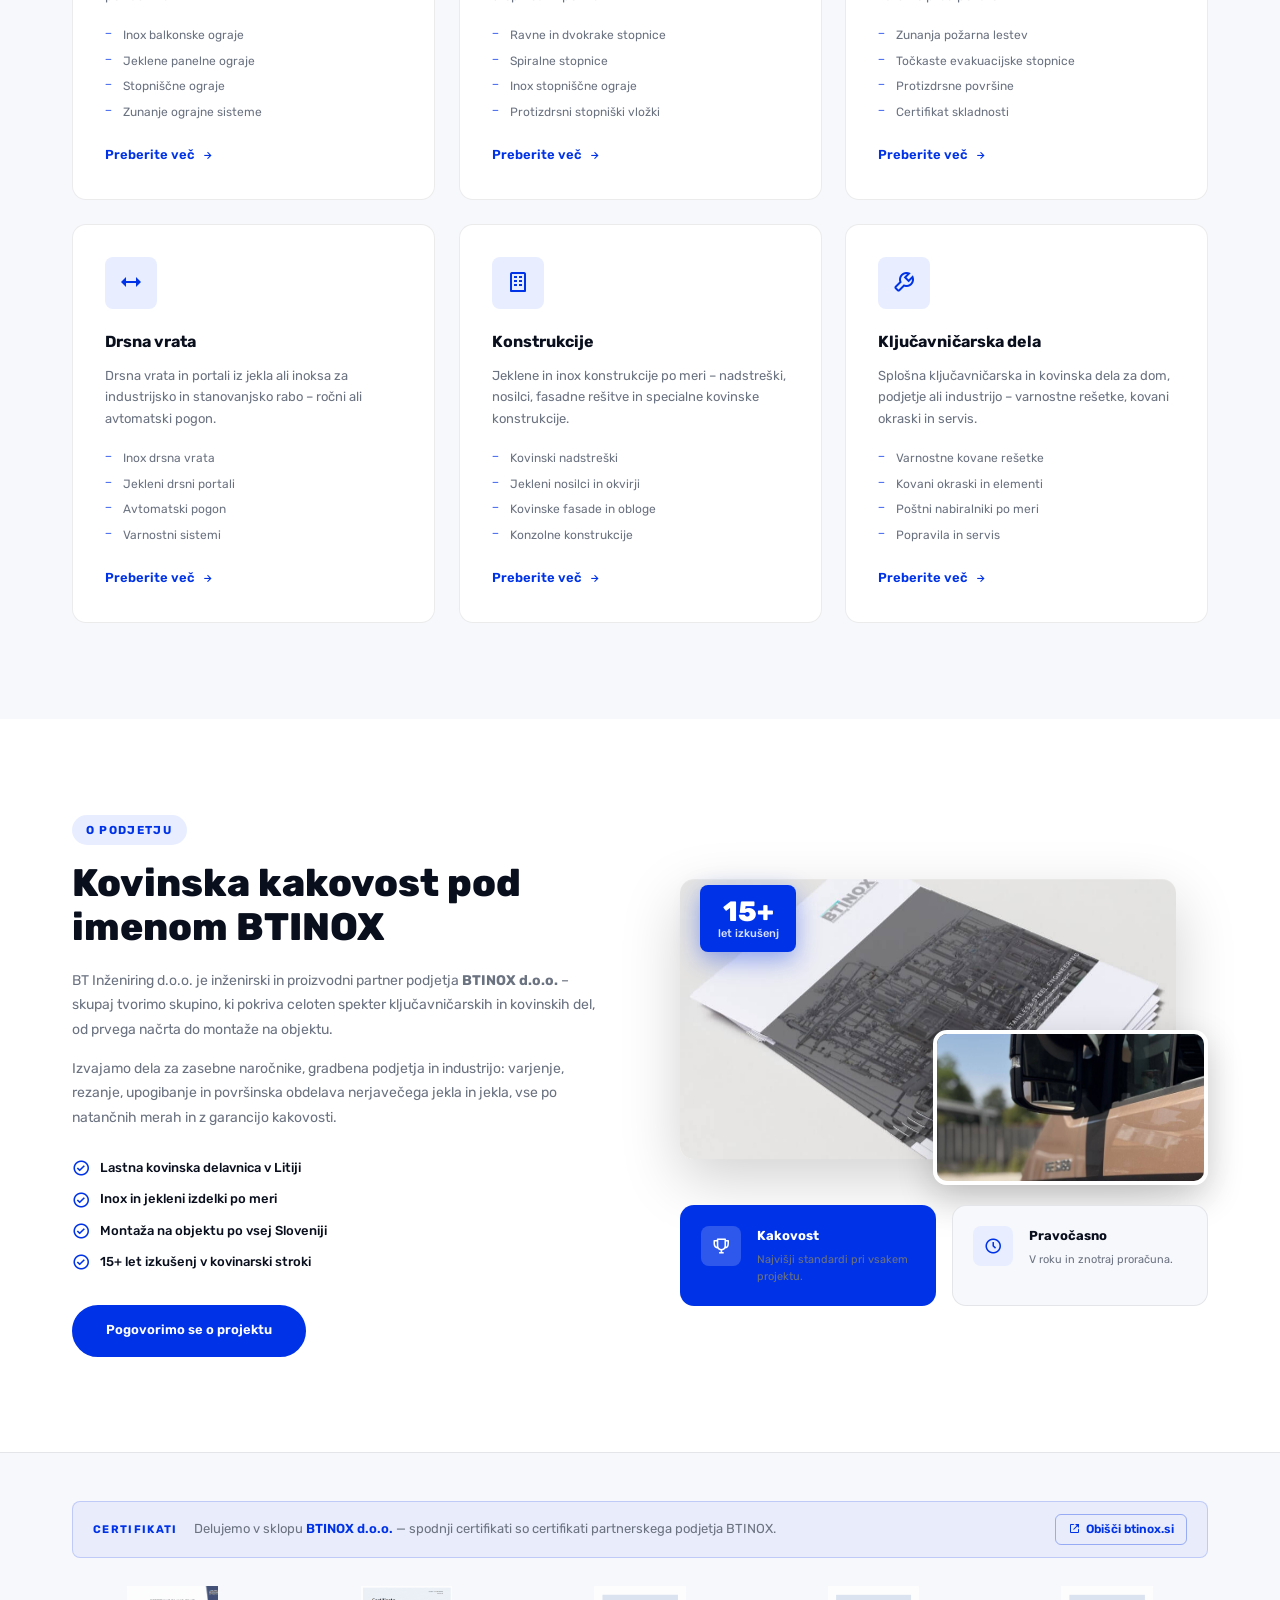
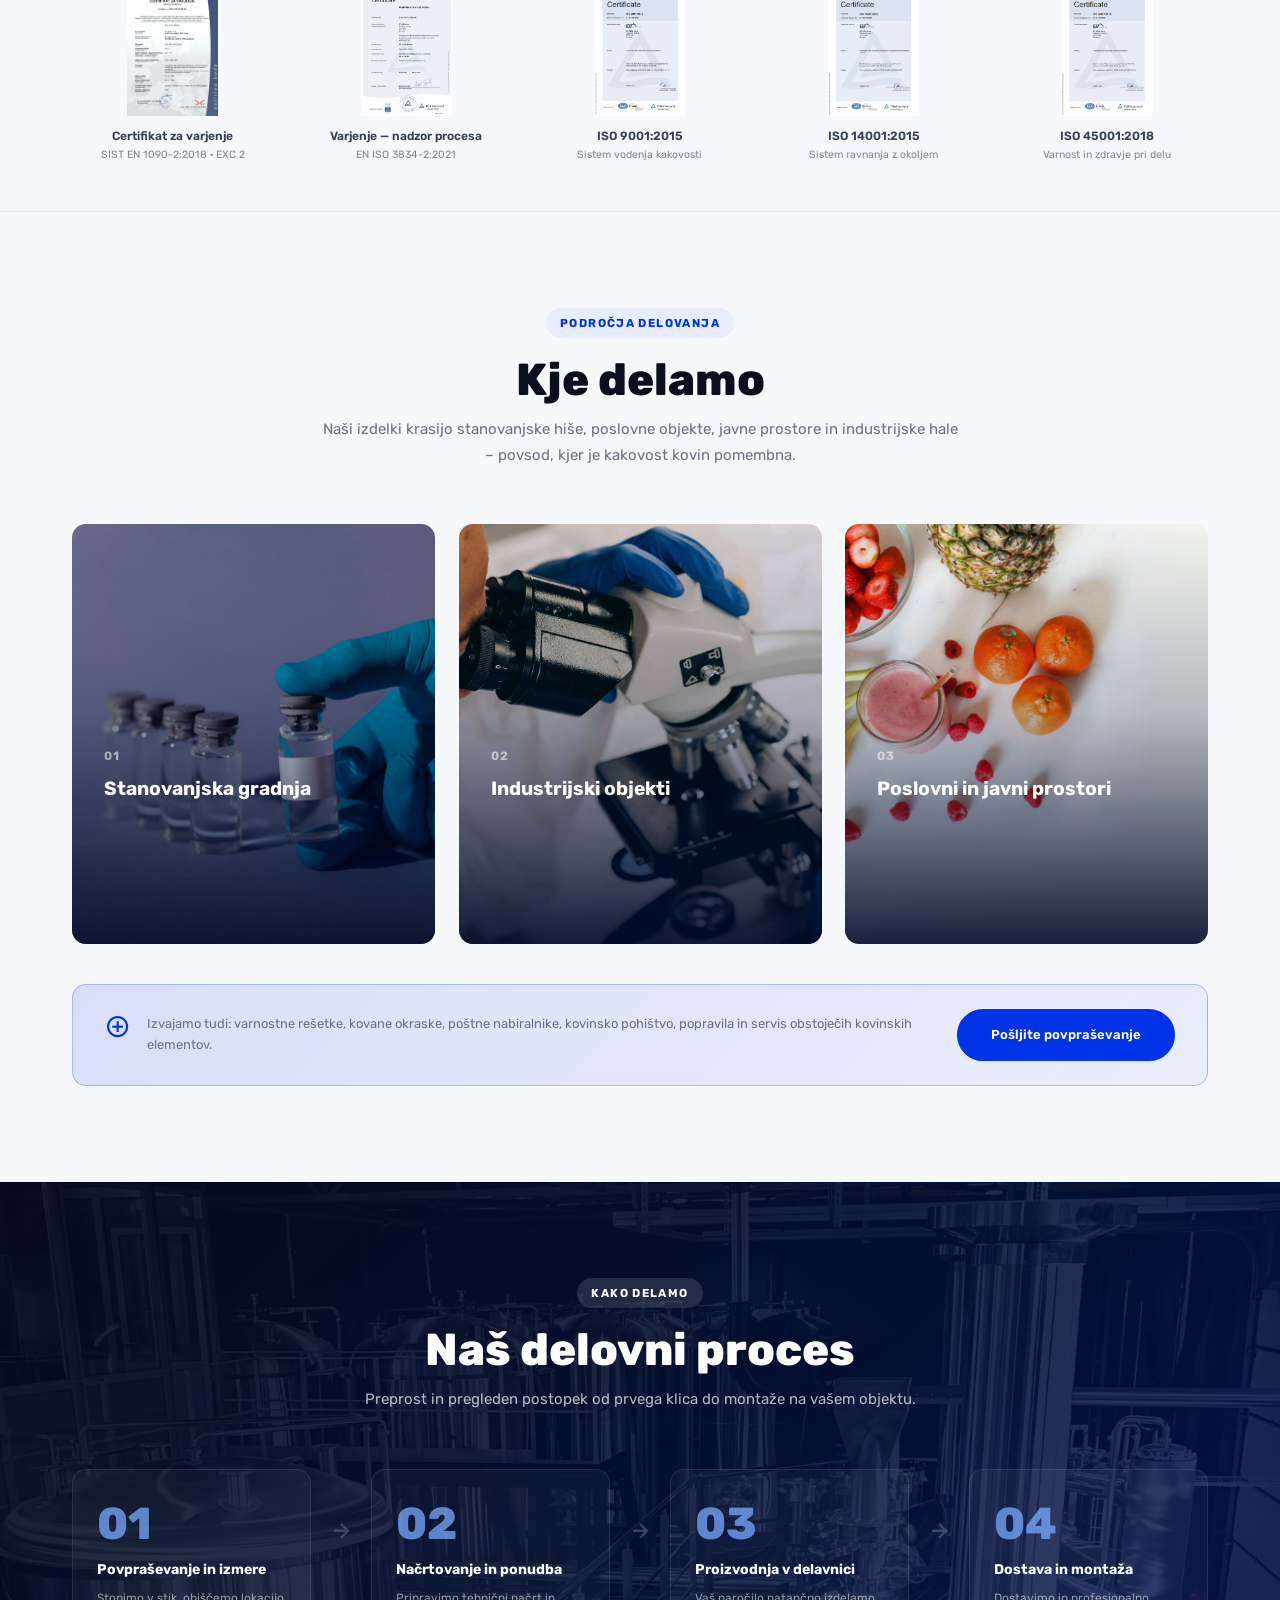
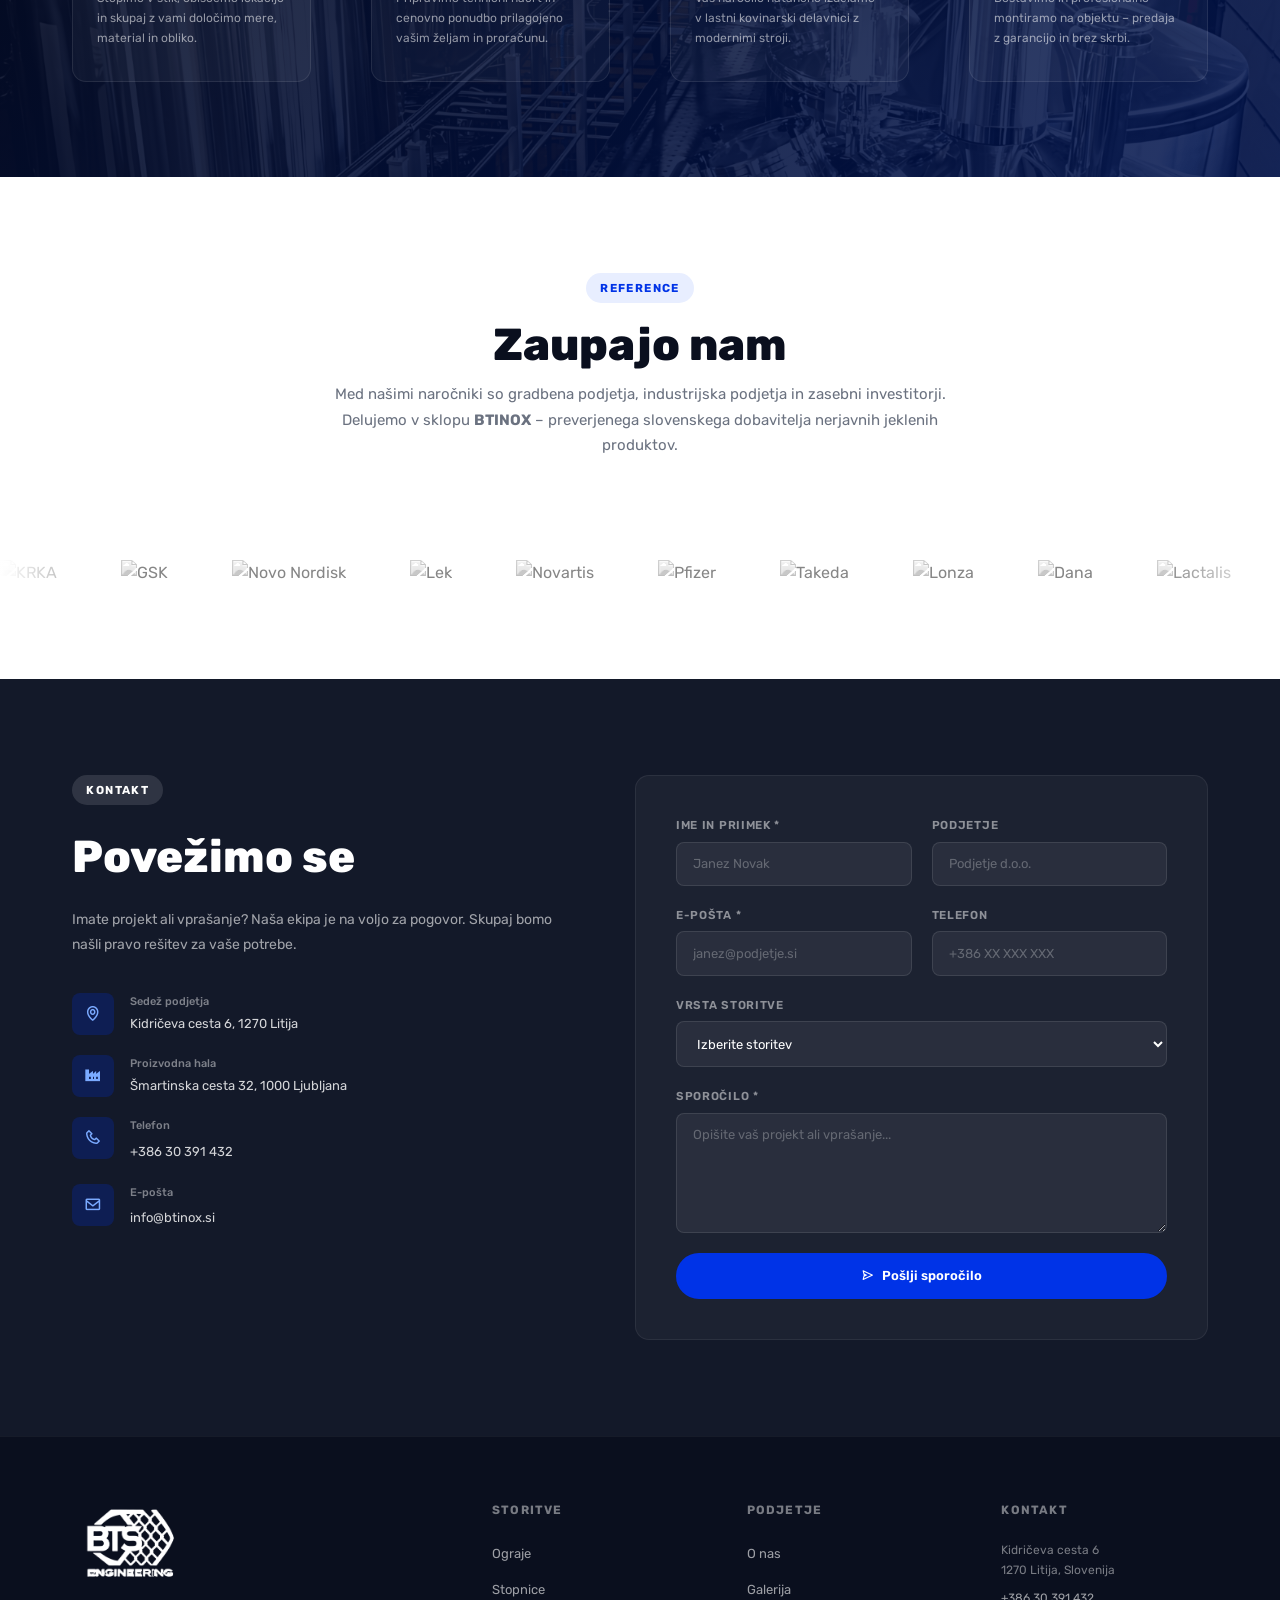
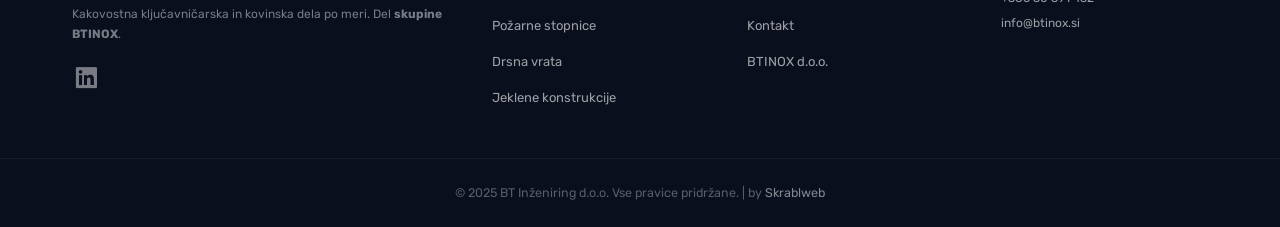
==== commit cc2df04c: "Mobile fixes: equal hero buttons, hamburger animation, cert & callout layout - Hero buttons: align-i" ====
--- a/index.html
+++ b/index.html
@@ -78,7 +78,6 @@
 
     <!-- Mobile Menu -->
     <div class="mobile-menu" id="mobileMenu">
-    <button class="mob-close" id="mobClose" aria-label="Zapri meni">&times;</button>
         <ul>
             <li><a href="#home" class="mob-link">Domov</a></li>
             <li>
--- a/css/nav.css
+++ b/css/nav.css
@@ -6,7 +6,7 @@
   top: 0;
   left: 0;
   width: 100%;
-  z-index: 1000;
+  z-index: 2500;
   padding: .6rem 0;
   transition: background .35s ease, box-shadow .35s ease, padding .35s ease;
 }
@@ -106,22 +106,6 @@
 .hamburger.active span:nth-child(2) { opacity: 0; }
 .hamburger.active span:nth-child(3) { transform: translateY(-7px) rotate(-45deg); }
 
-/* Close button inside the mobile panel */
-.mob-close {
-  position: absolute;
-  top: 1.1rem;
-  right: 1.4rem;
-  background: none;
-  border: none;
-  color: rgba(255,255,255,.8);
-  font-size: 2.2rem;
-  line-height: 1;
-  cursor: pointer;
-  padding: .2rem .4rem;
-  transition: color .2s;
-  z-index: 1;
-}
-.mob-close:hover { color: #fff; }
 
 /* ---------- Mobile Menu ---------- */
 .mobile-menu {
--- a/css/responsive.css
+++ b/css/responsive.css
@@ -61,6 +61,26 @@
   .about-mini-cards      { grid-template-columns: 1fr; }
   .cert-row              { gap: 1.25rem; }
   .cert-item img         { max-height: 90px; }
+
+  /* Certificate label — stack vertically */
+  .cert-label {
+    flex-direction: column;
+    align-items: flex-start;
+    gap: .5rem;
+    padding: .75rem 1rem;
+  }
+
+  /* Kaj delamo callout — stack text + button vertically */
+  .ind-extra {
+    flex-direction: column;
+    align-items: flex-start;
+    gap: 1rem;
+    padding: 1.25rem;
+  }
+  .ind-extra .btn {
+    width: 100%;
+    justify-content: center;
+  }
 }
 
 @media (max-width: 768px) {
@@ -85,7 +105,8 @@
 }
 
 @media (max-width: 500px) {
-  .hero__btns  { flex-direction: column; align-items: flex-start; }
+  .hero__btns  { flex-direction: column; align-items: stretch; }
+  .hero__btns .btn { justify-content: center; }
   .stats__inner { grid-template-columns: 1fr; }
   .steps { grid-template-columns: 1fr; }
   .footer__top { grid-template-columns: 1fr; }
